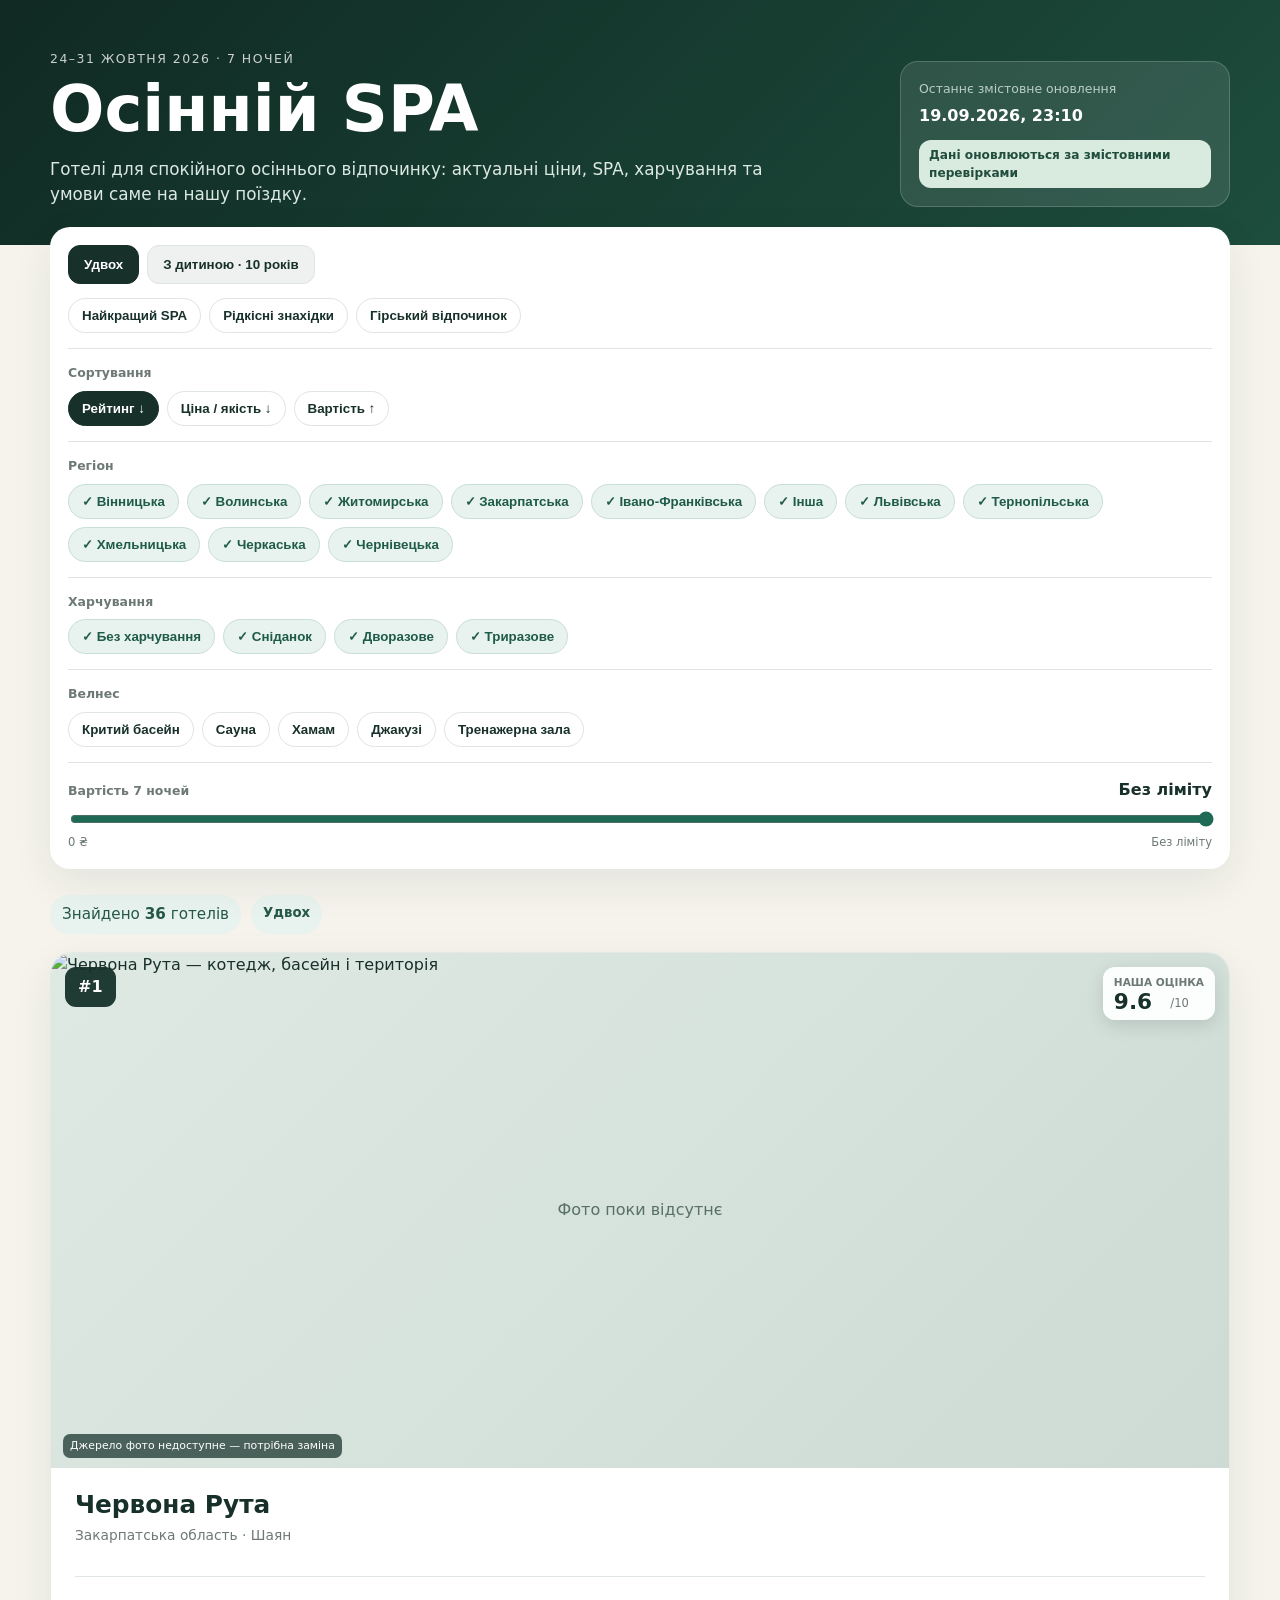
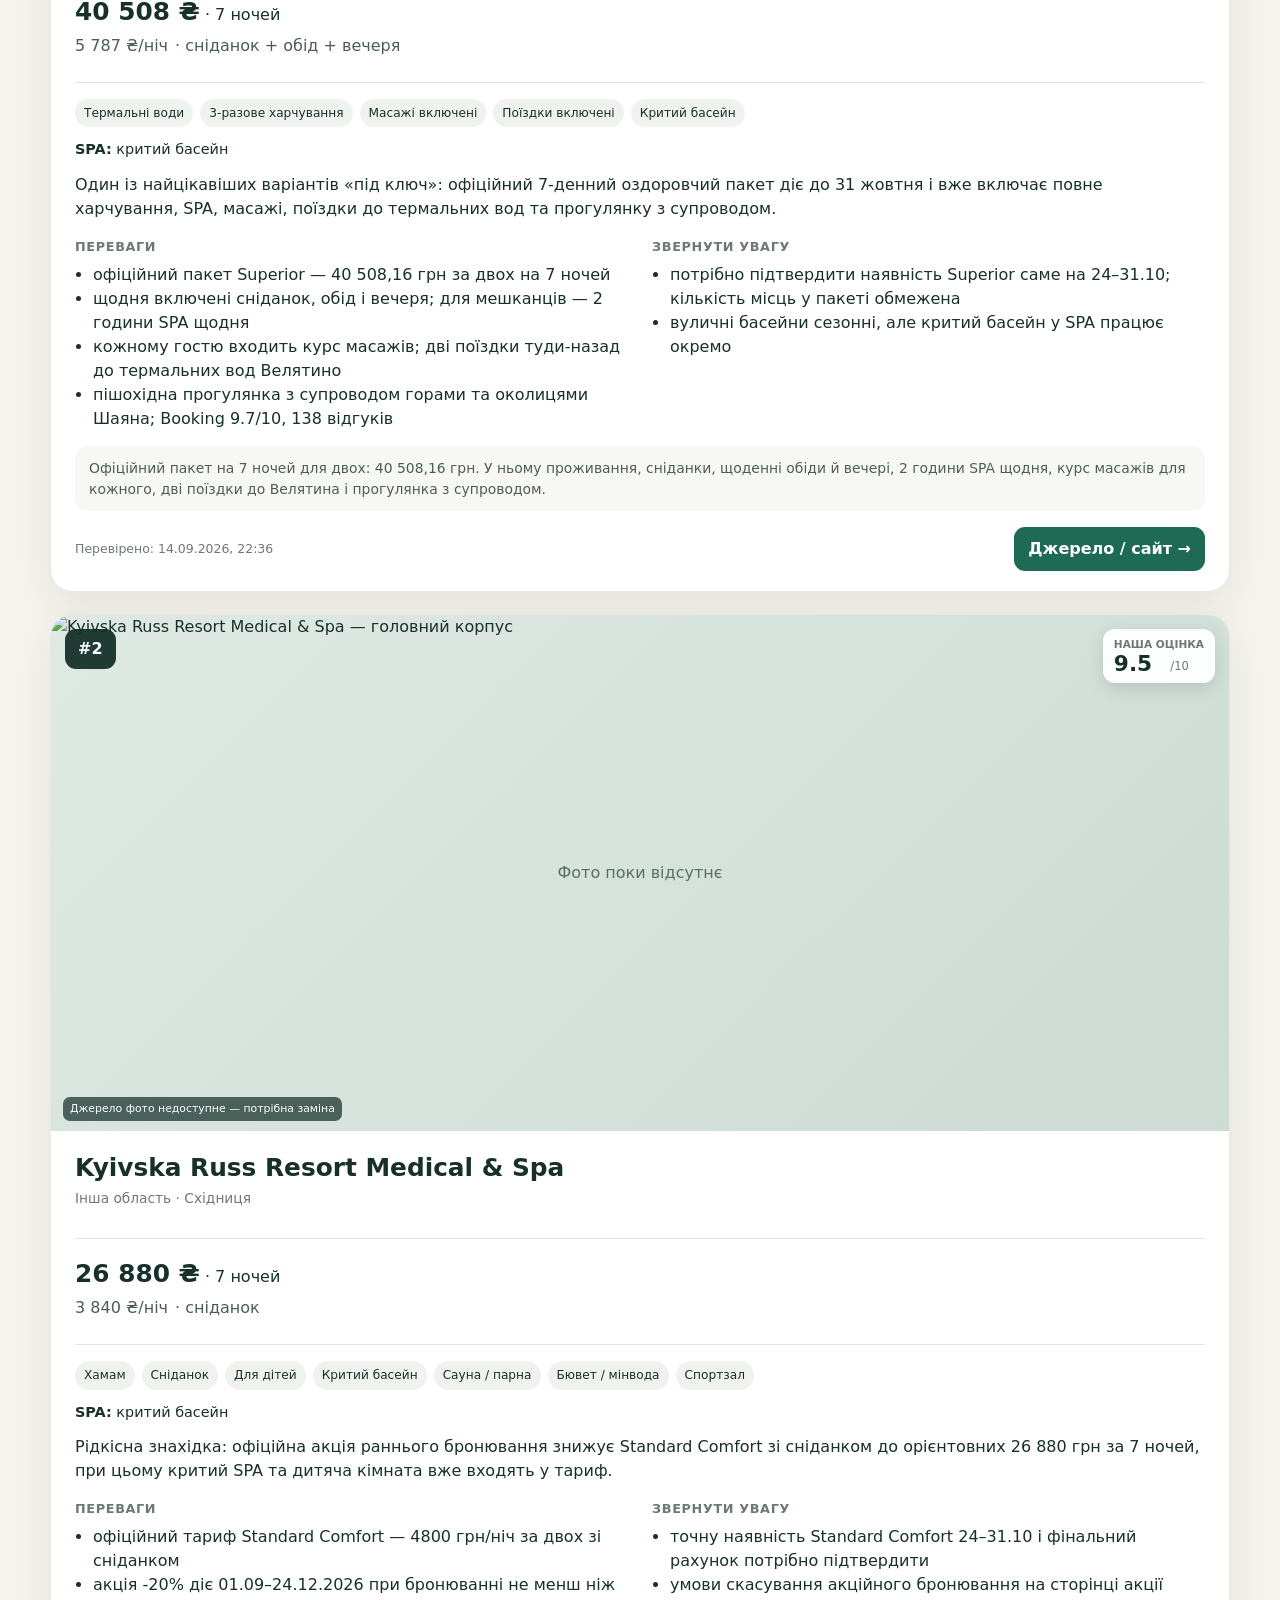
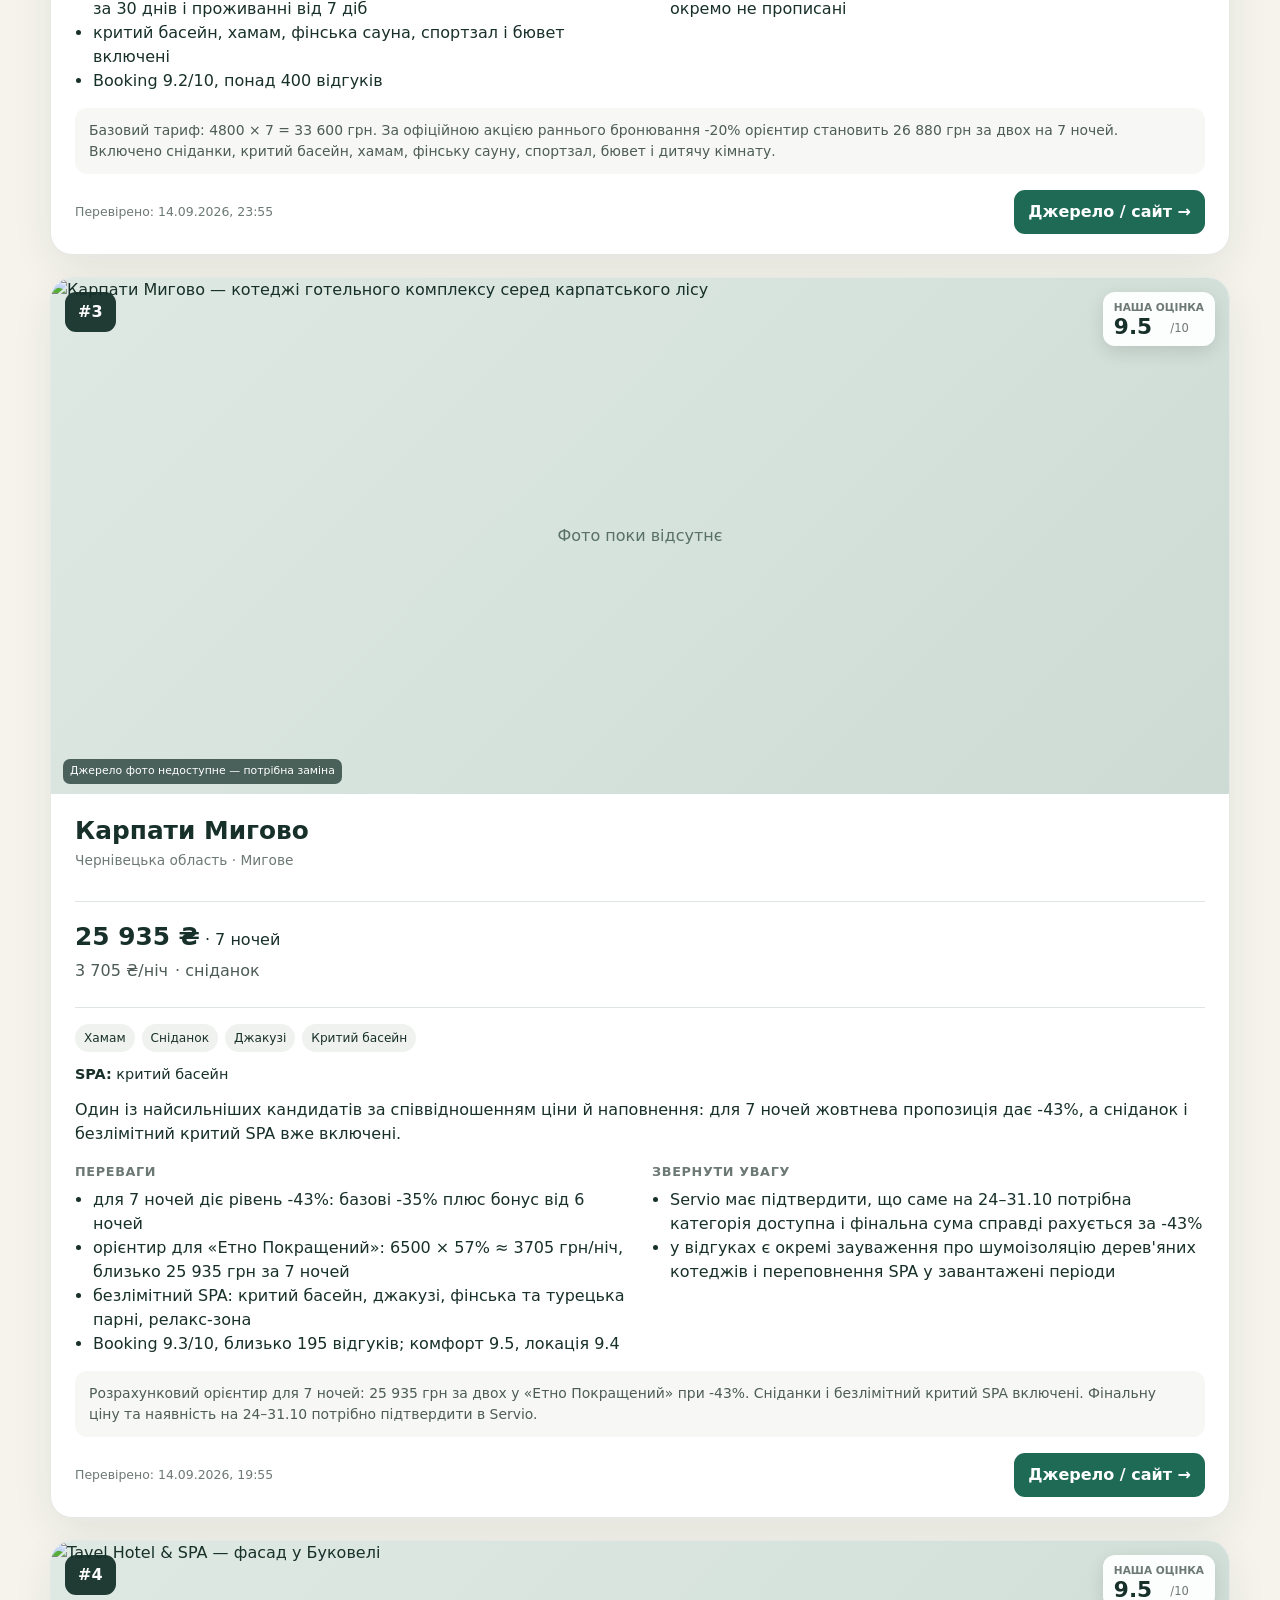
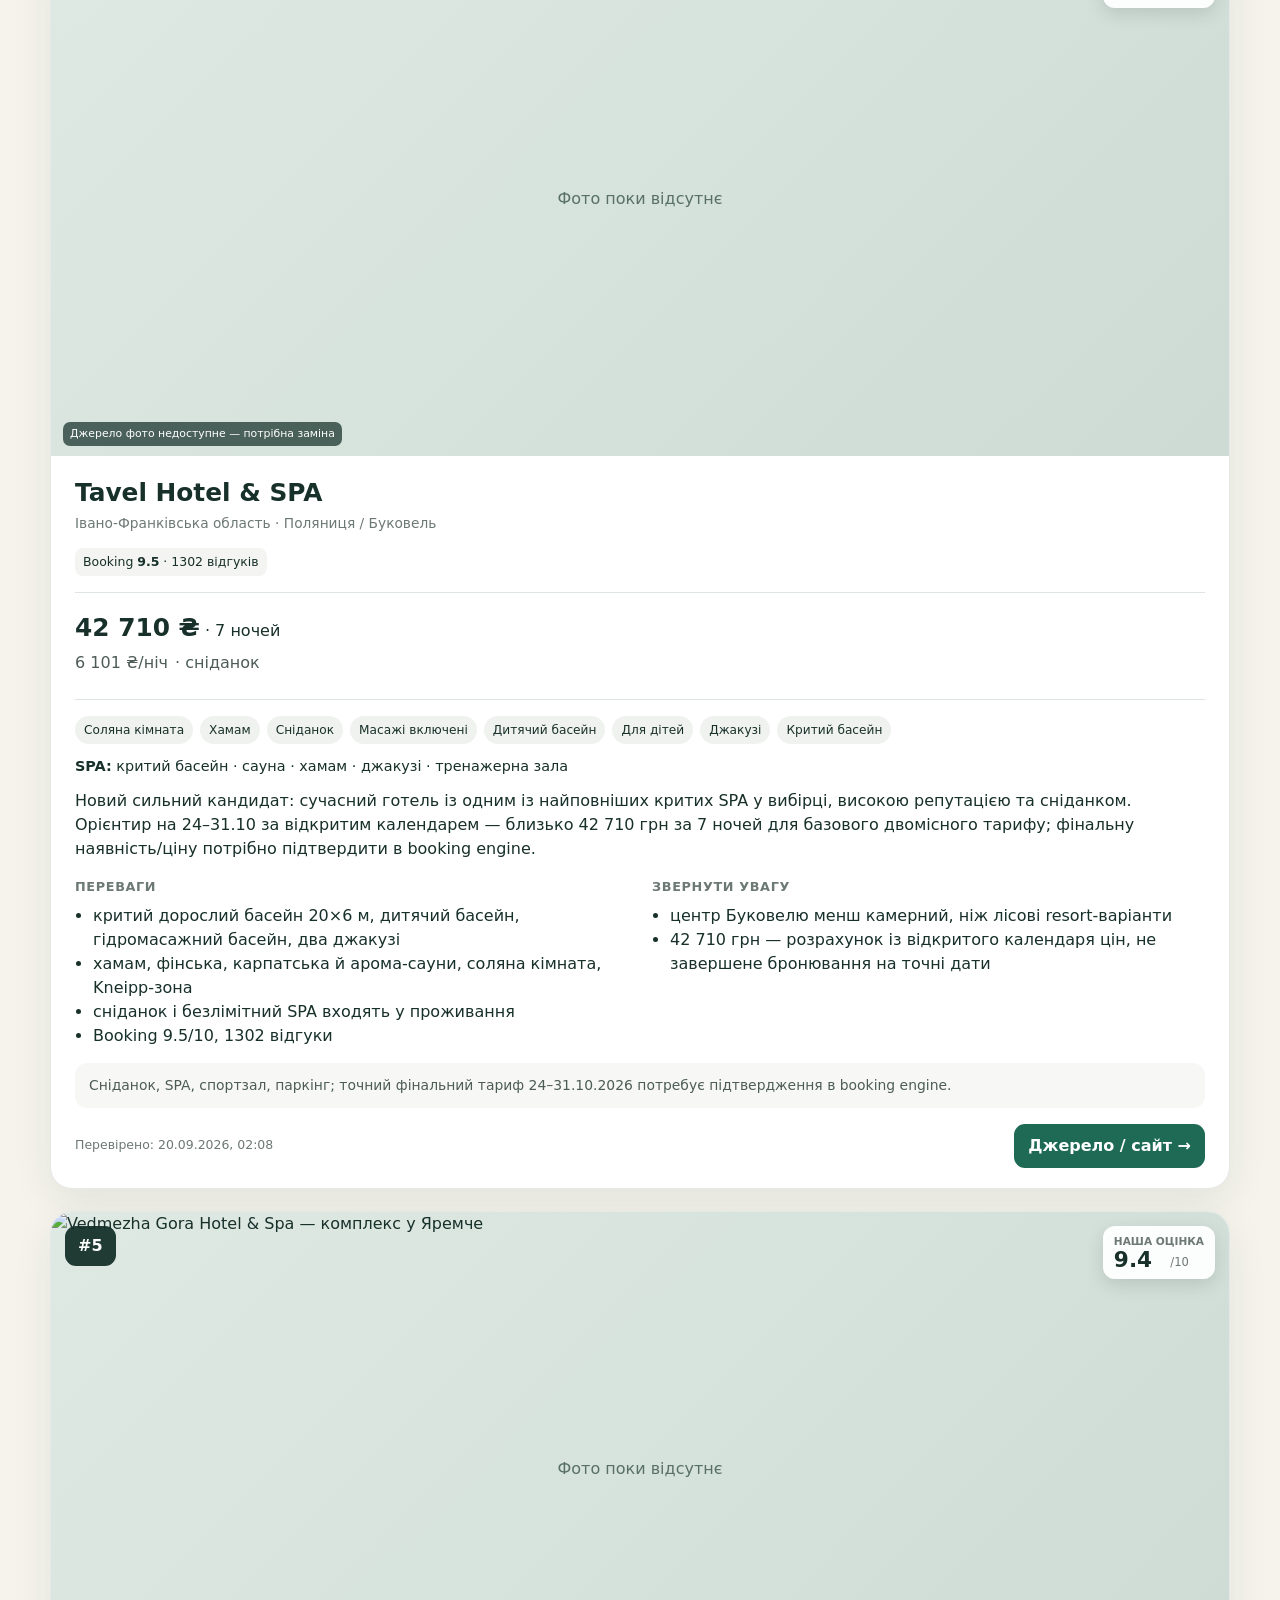
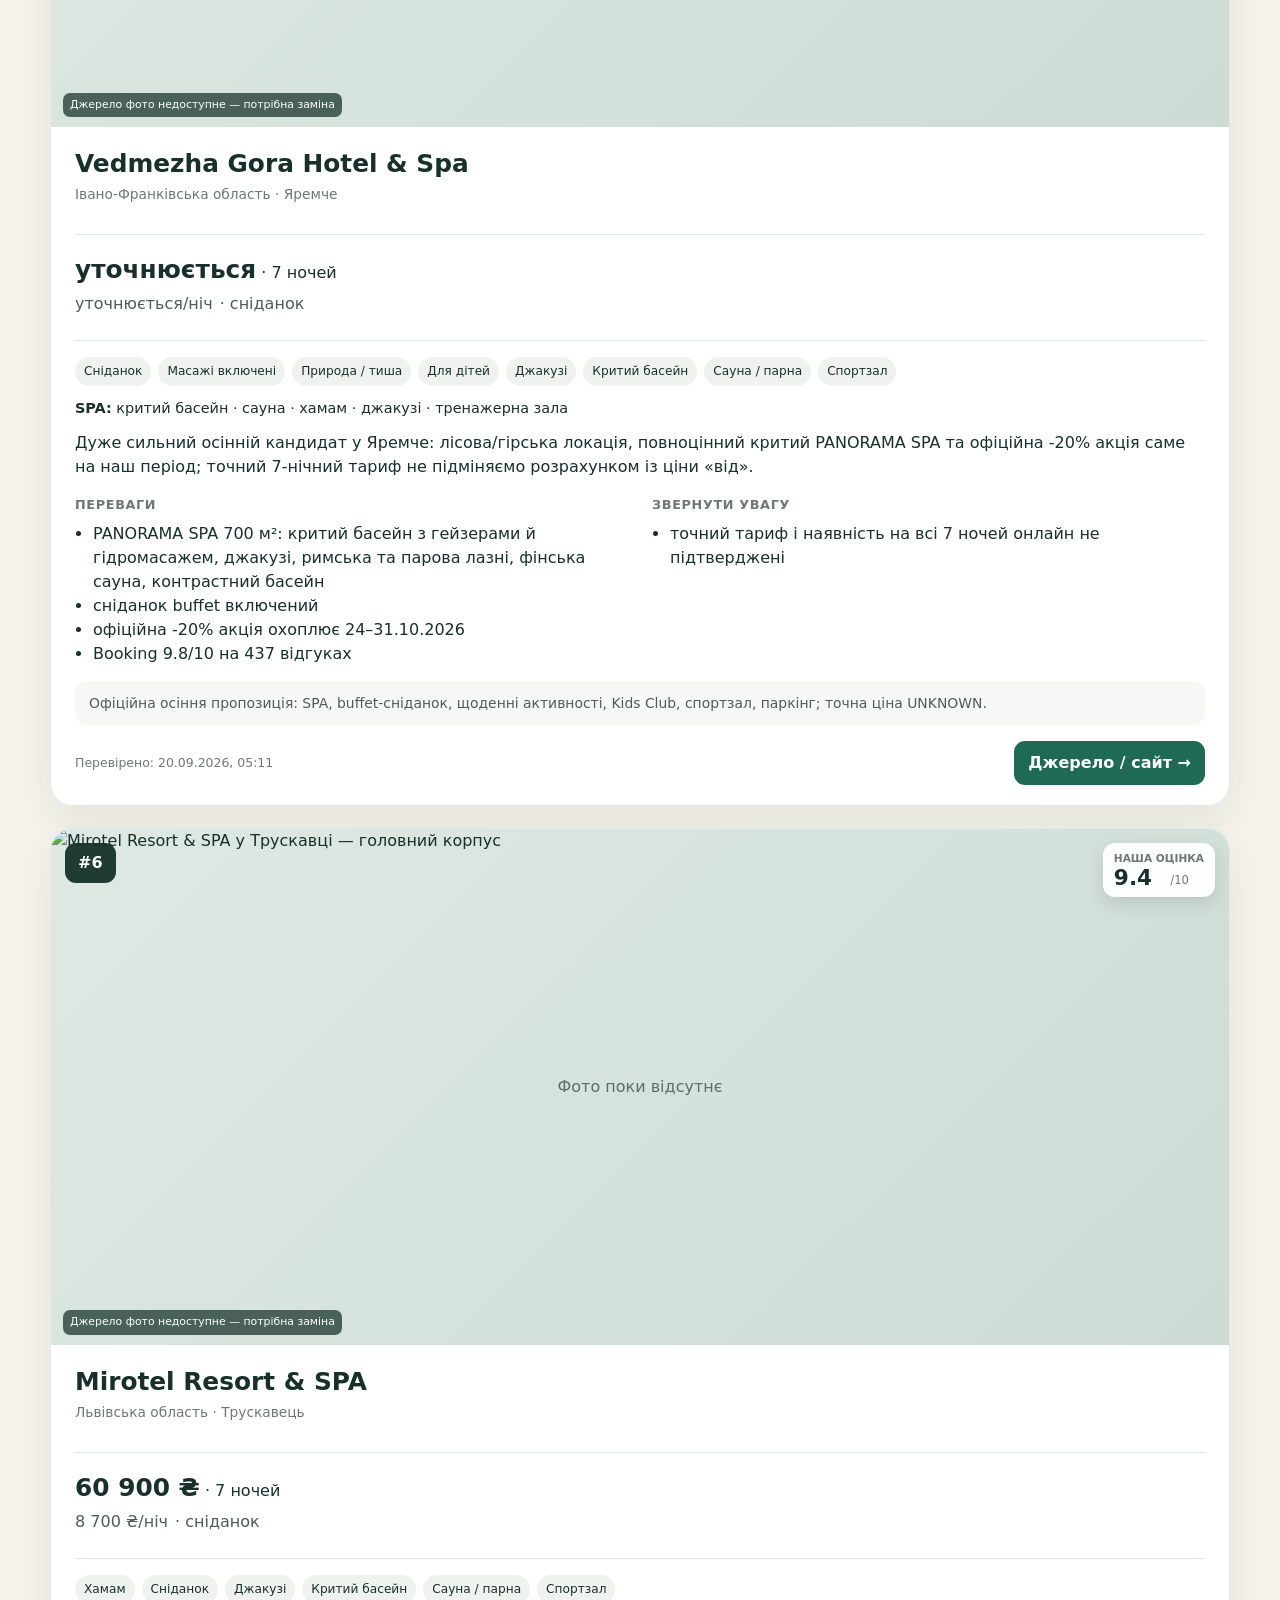
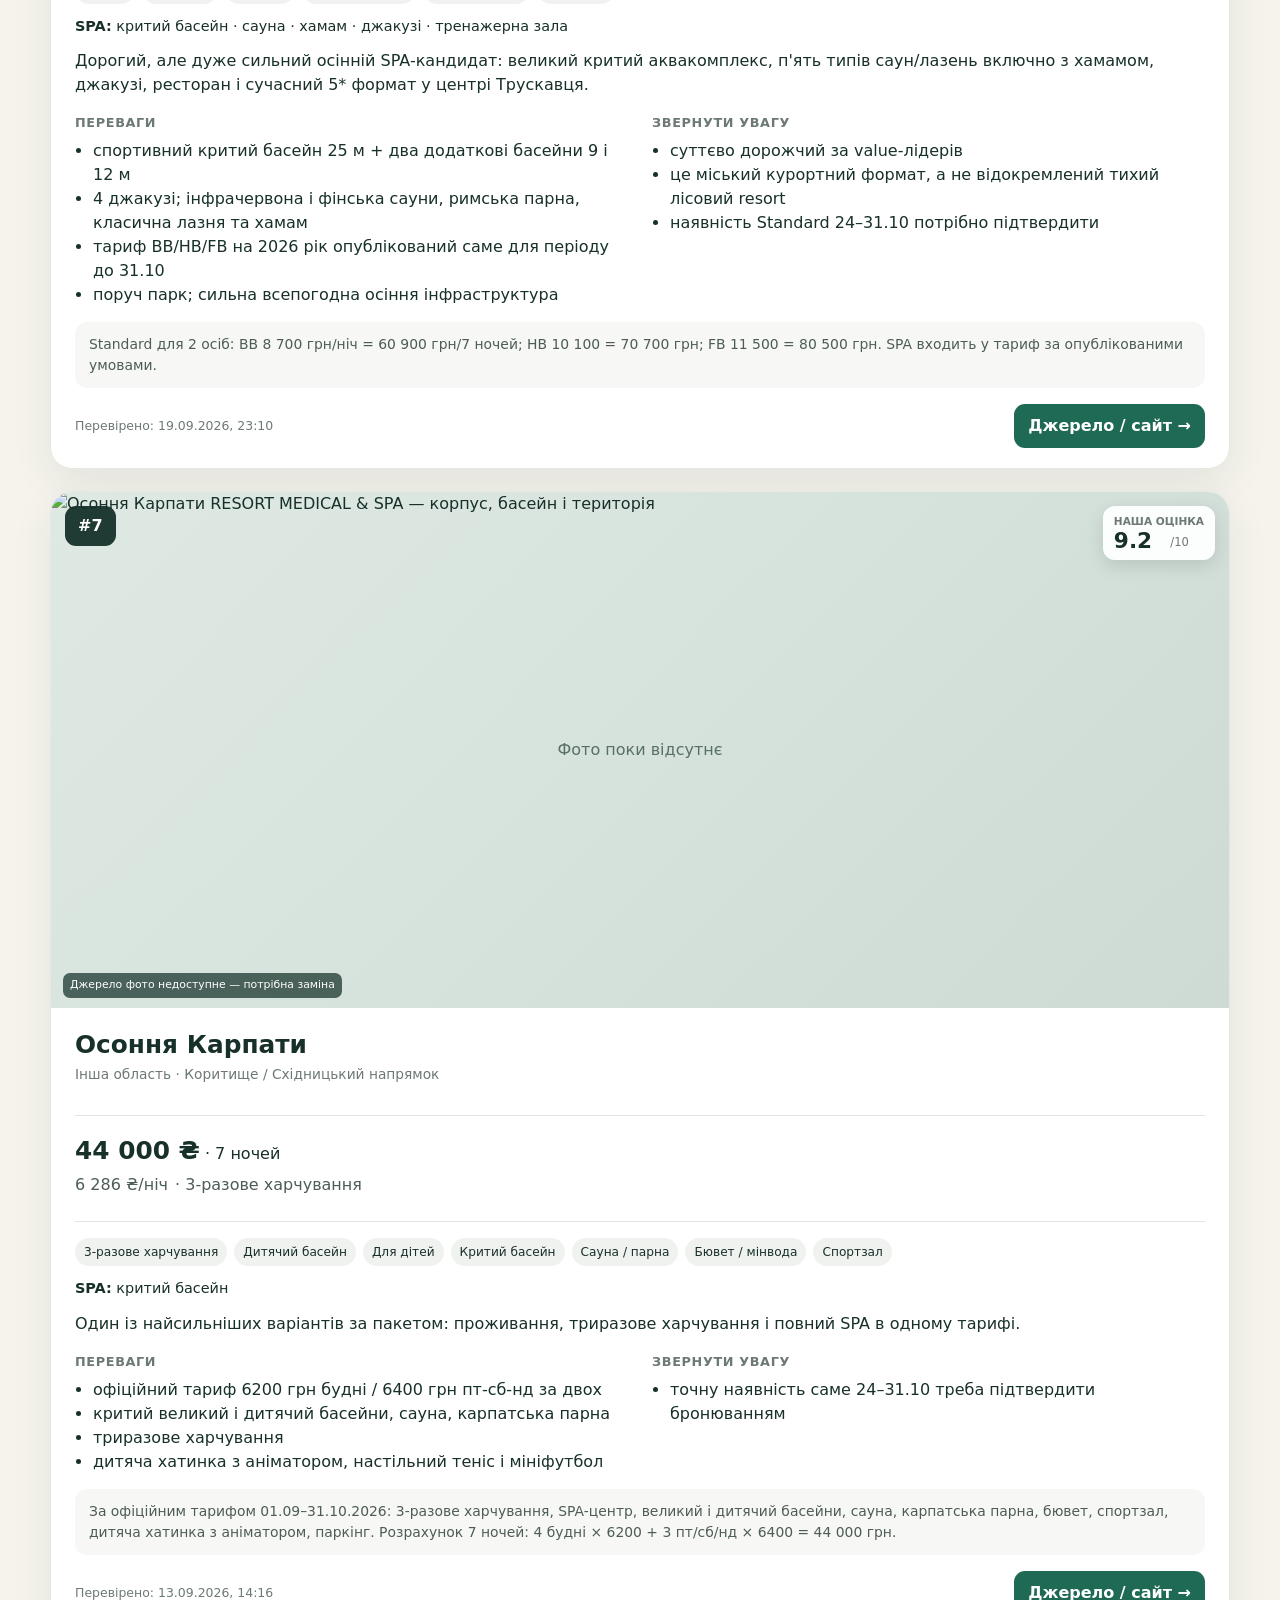
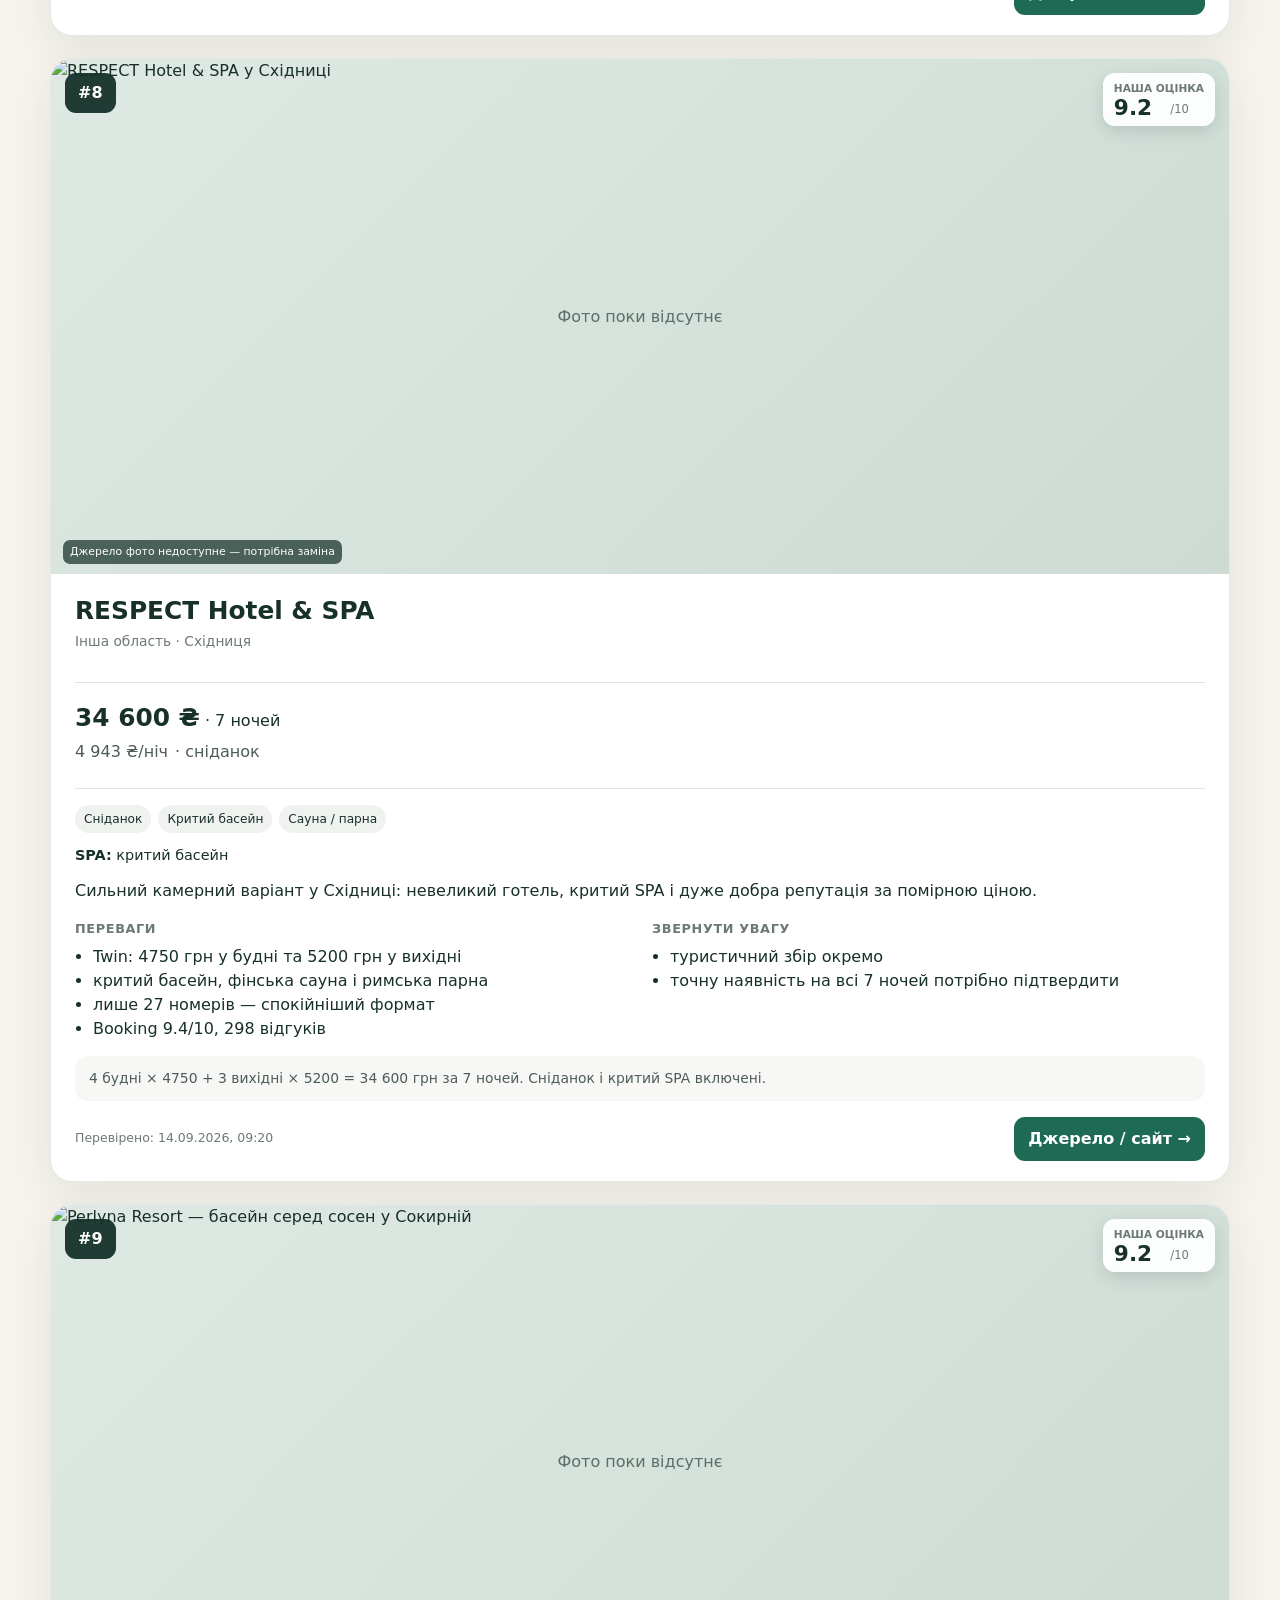
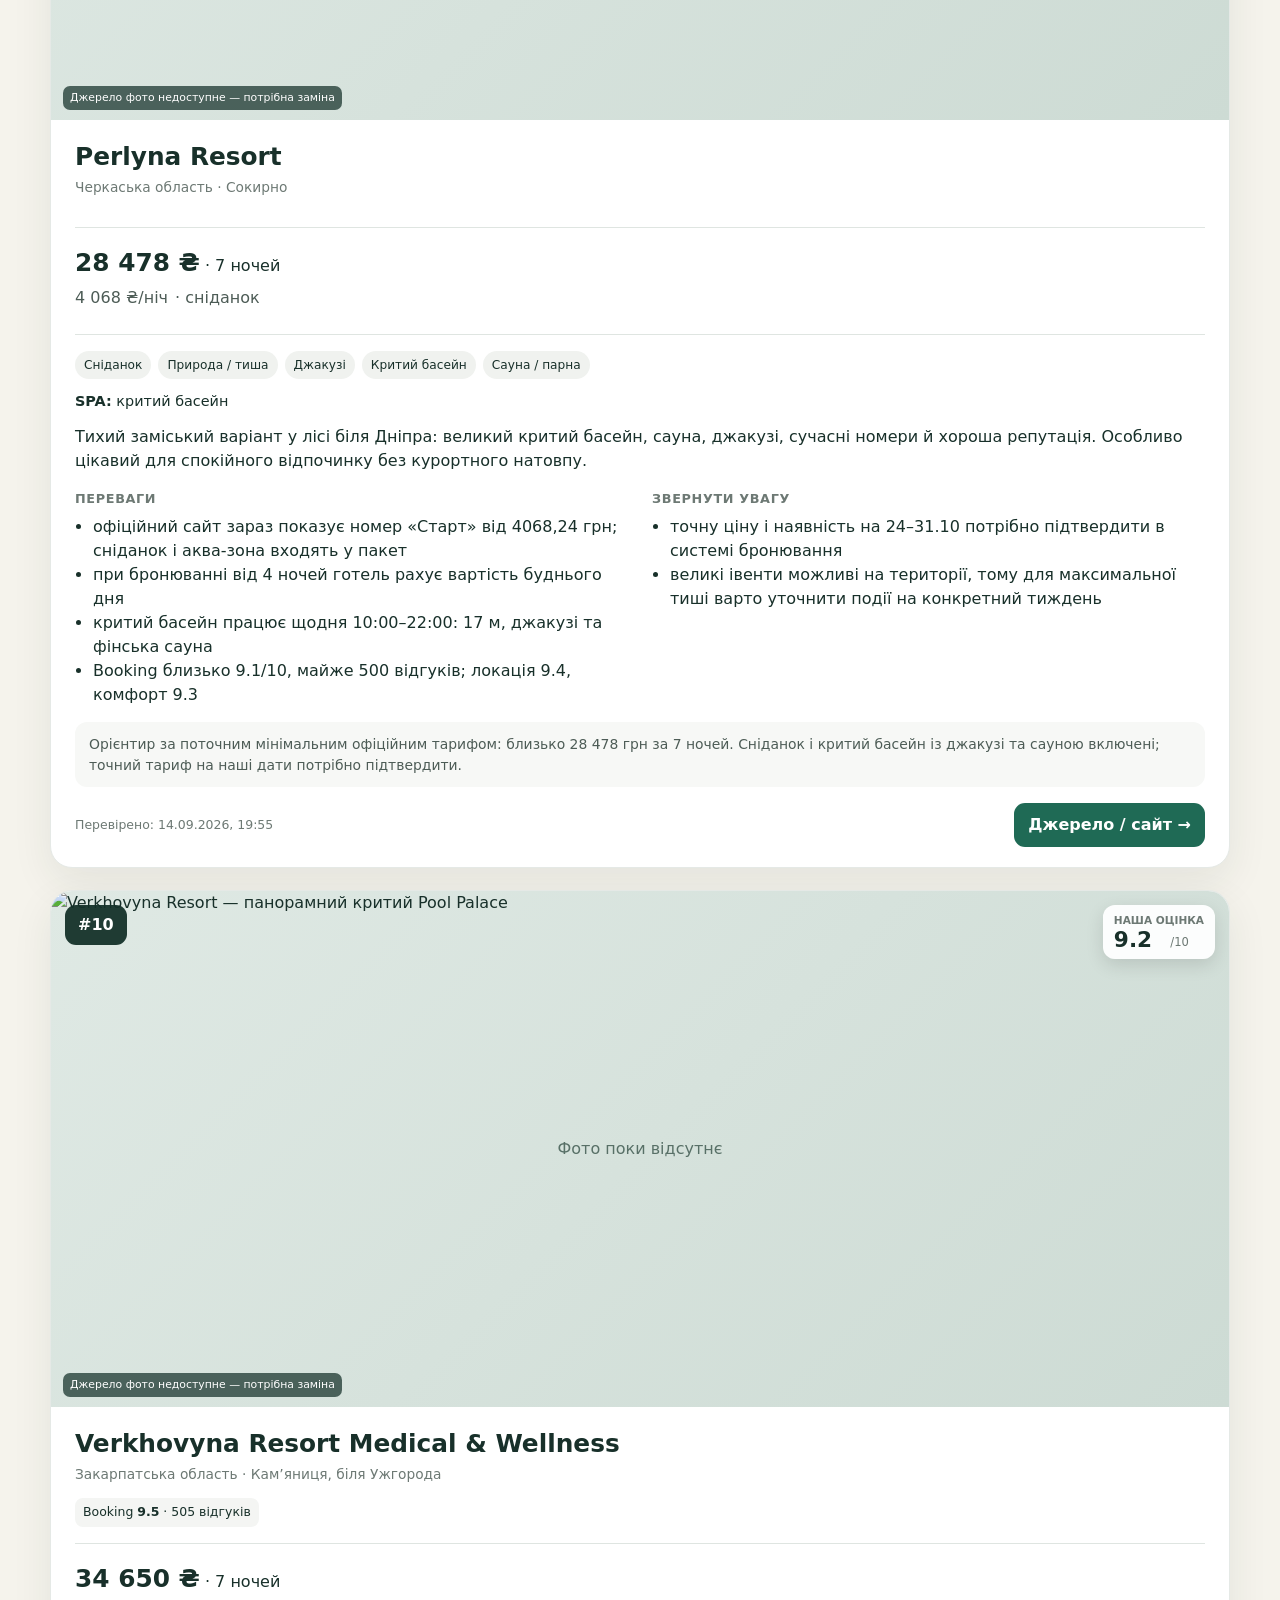
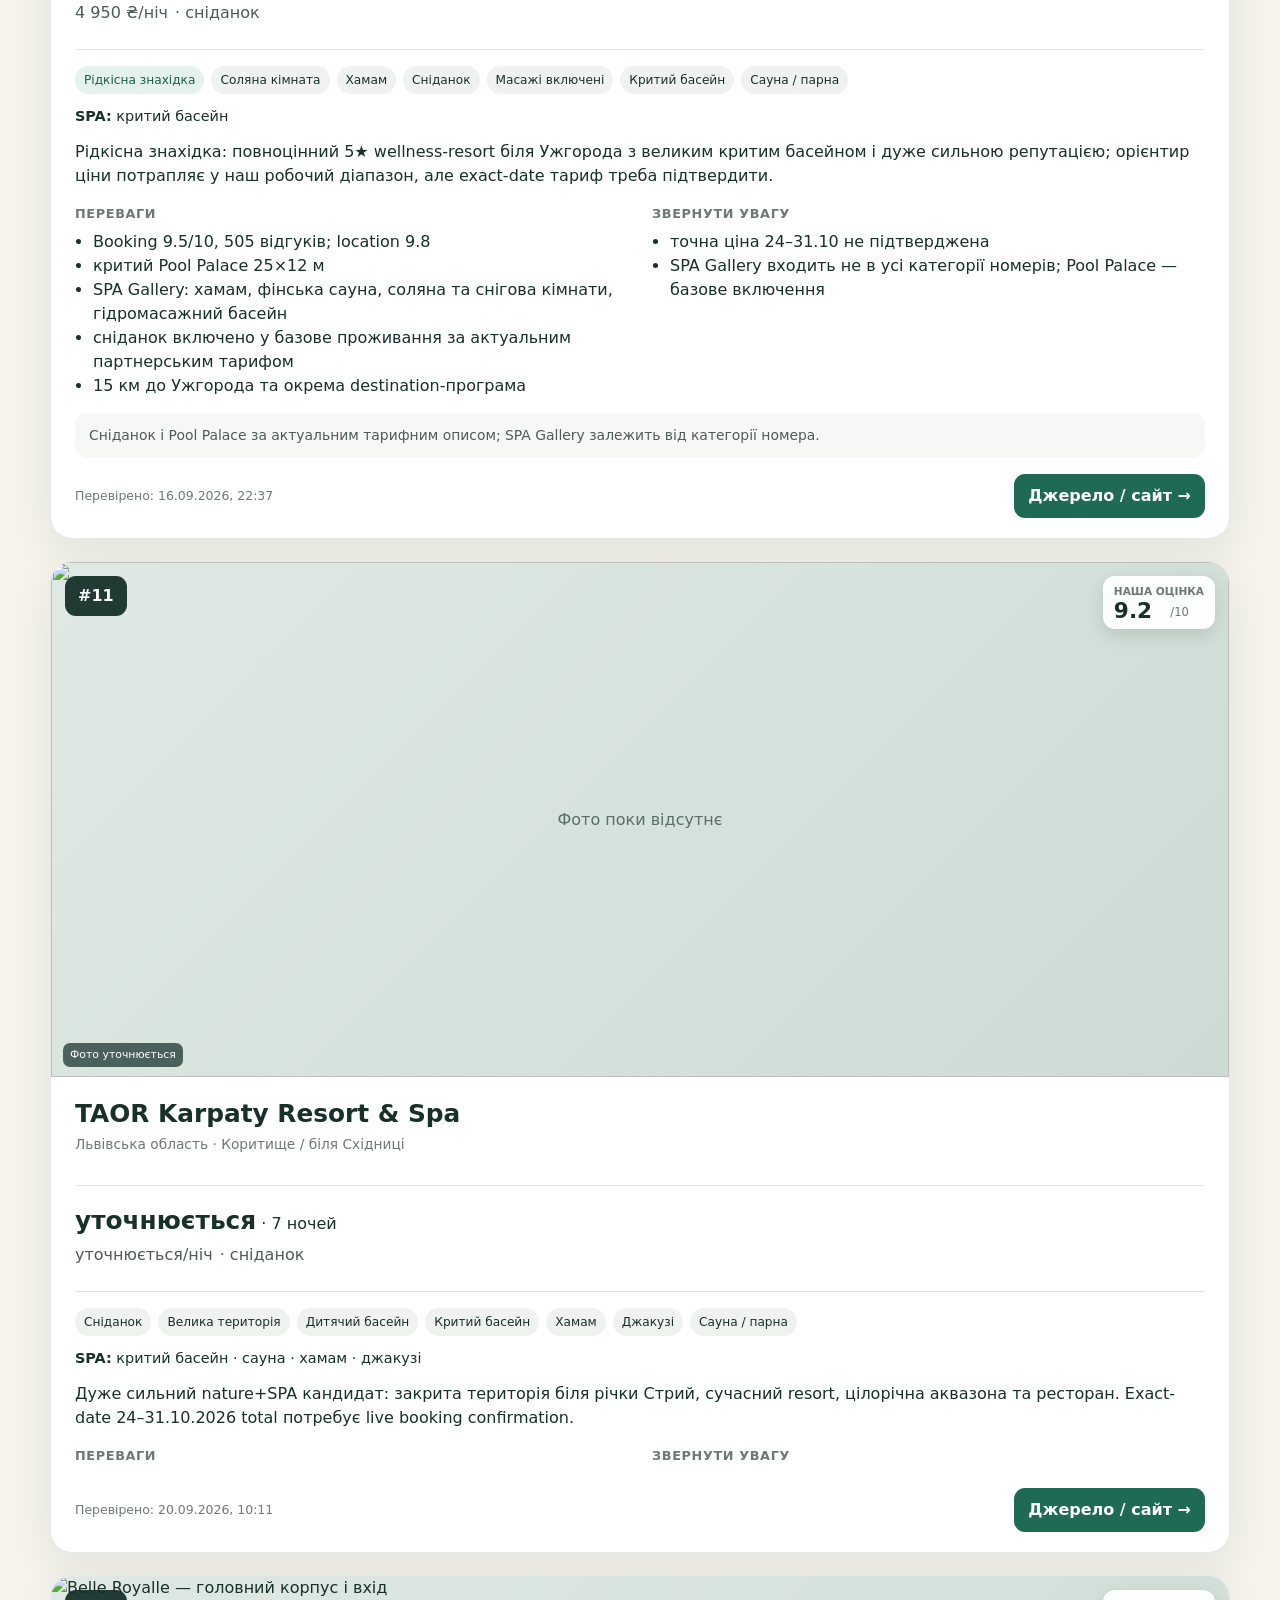
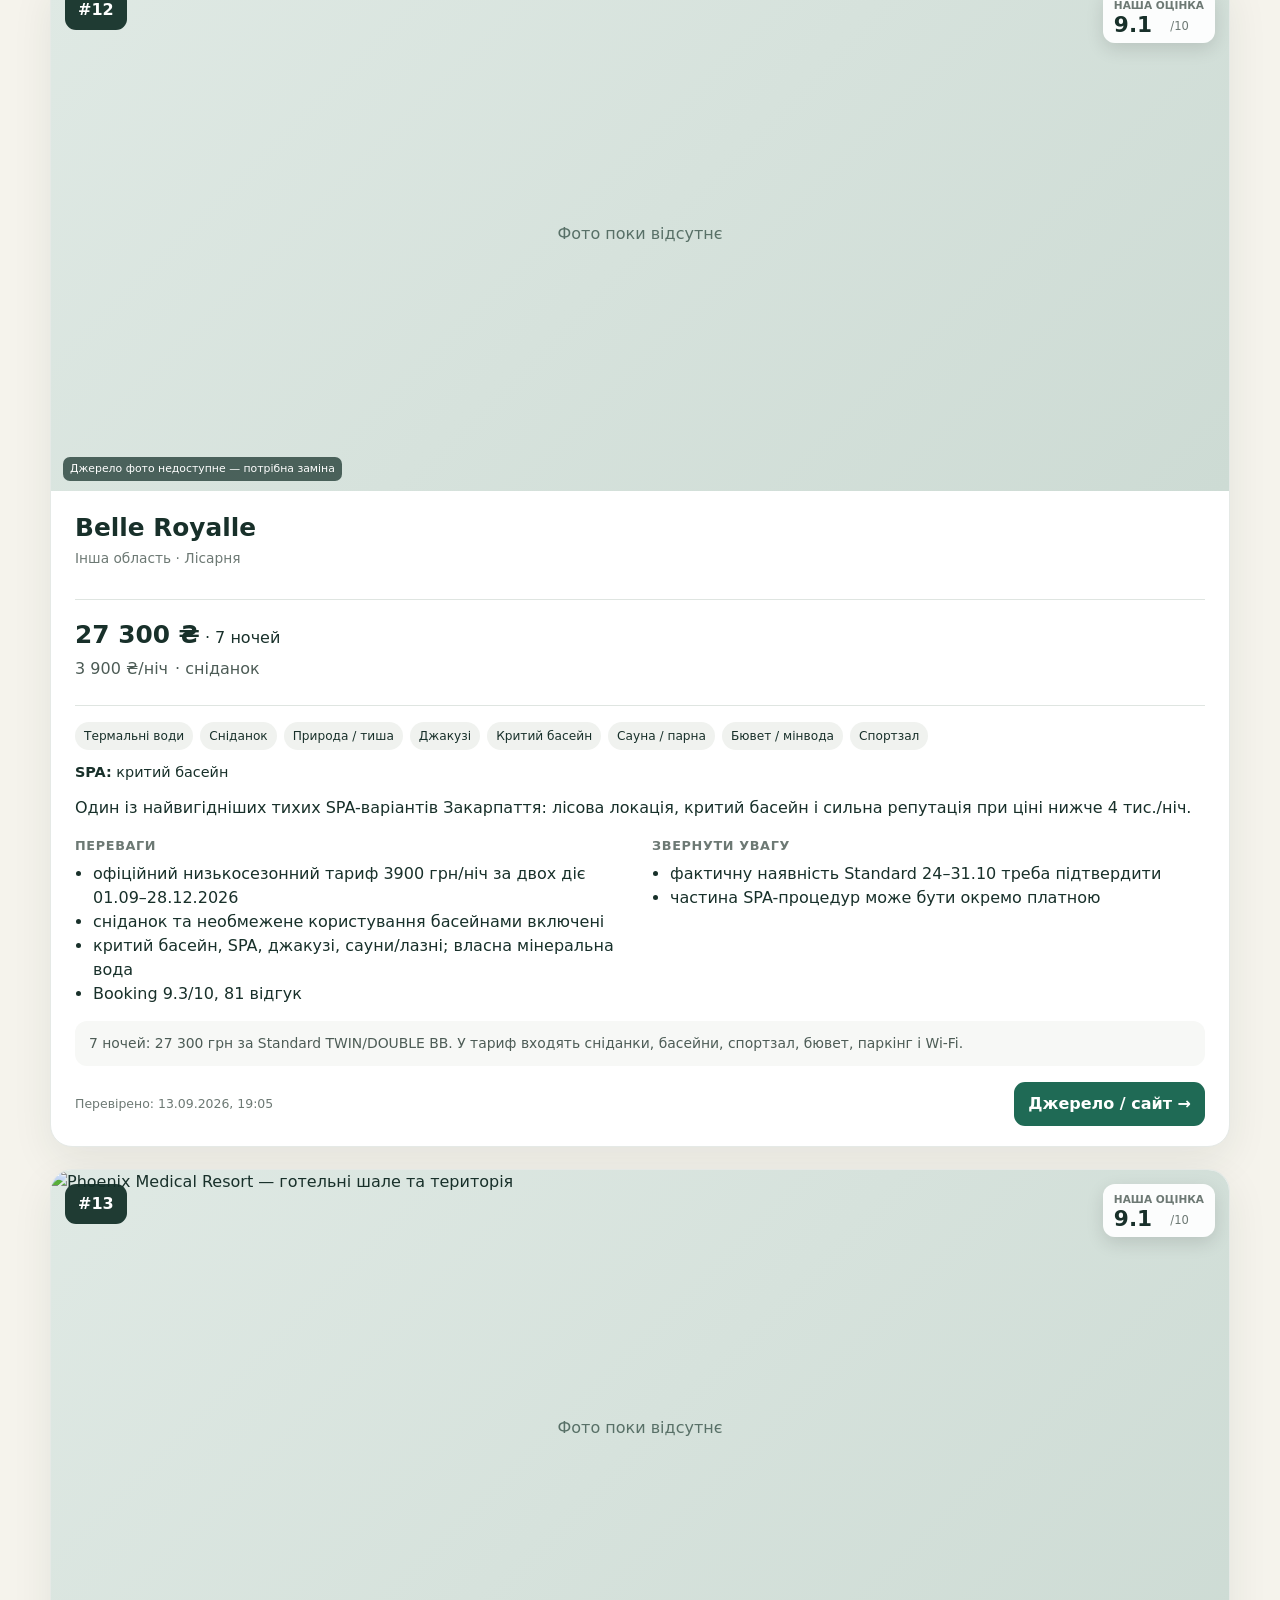
==== index.html @ 0101f30c "Deploy canonical TAOR runtime integration" ====
<!doctype html>
<html lang="uk"><head><meta charset="utf-8"><meta name="viewport" content="width=device-width,initial-scale=1"><meta name="theme-color" content="#132a24"><meta name="description" content="Осінній SPA: готелі України на 24–31 жовтня 2026"><title>Осінній SPA · 24–31 жовтня</title><link rel="stylesheet" href="styles.css?v=20260917-ux1"></head><body>
<header class="hero"><div class="wrap hero-inner"><div><p class="eyebrow">24–31 жовтня 2026 · 7 ночей</p><h1>Осінній SPA</h1><p class="lead">Готелі для спокійного осіннього відпочинку: актуальні ціни, SPA, харчування та умови саме на нашу поїздку.</p></div><div class="meta-card"><span class="meta-label">Останнє змістовне оновлення</span><strong id="updatedAt">—</strong><span id="auditState" class="status">Завантаження даних…</span></div></div></header>
<main class="wrap">
<section class="toolbar" aria-label="Параметри поїздки">
<div class="segmented" role="tablist" aria-label="Склад подорожі"><button class="seg active" data-scenario="couple">Удвох</button><button class="seg" data-scenario="family">З дитиною · 10 років</button></div>
<div class="quick-row" aria-label="Швидкий вибір"><button class="quick-btn" data-collection="bestSpa">Найкращий SPA</button><button class="quick-btn" data-collection="rareFind">Рідкісні знахідки</button><button class="quick-btn" data-collection="mountain">Гірський відпочинок</button><button class="quick-btn child-only" data-collection="forKids" hidden>Для дітей</button></div></div>
<div class="filter-block"><span class="filter-title">Сортування</span><div class="quick-row"><button class="sort-btn active" data-sort="rating">Рейтинг ↓</button><button class="sort-btn" data-sort="value">Ціна / якість ↓</button><button class="sort-btn" data-sort="price">Вартість ↑</button></div></div>
<div class="filter-block"><span class="filter-title">Регіон</span><div id="regionButtons" class="quick-row region-buttons"></div></div>
<div class="filter-block"><span class="filter-title">Харчування</span><div id="mealButtons" class="quick-row"><button class="toggle-btn active" data-meal="none">✓ Без харчування</button><button class="toggle-btn active" data-meal="breakfast">✓ Сніданок</button><button class="toggle-btn active" data-meal="halfboard">✓ Дворазове</button><button class="toggle-btn active" data-meal="fullboard">✓ Триразове</button></div></div>
<div class="filter-block"><span class="filter-title">Велнес</span><div class="quick-row"><button class="wellness-btn" data-wellness="pool">Критий басейн</button><button class="wellness-btn" data-wellness="sauna">Сауна</button><button class="wellness-btn" data-wellness="hammam">Хамам</button><button class="wellness-btn" data-wellness="jacuzzi">Джакузі</button><button class="wellness-btn" data-wellness="gym">Тренажерна зала</button></div></div>
<div class="filter-block price-filter"><label for="priceFilter"><span class="filter-title">Вартість 7 ночей</span><strong id="priceLimitLabel">Без ліміту</strong></label><input id="priceFilter" type="range" min="0" max="100000" step="1000" value="100000"><div class="range-ends"><span>0 ₴</span><span>Без ліміту</span></div></div>
</section>
<section class="summary" id="summary"></section><section class="grid" id="hotelGrid" aria-live="polite"></section>
</main>
<template id="hotelCardTemplate"><article class="hotel-card"><div class="hotel-media"><img class="hotel-photo" alt="" loading="lazy"><div class="photo-fallback">Фото поки відсутнє</div><div class="rank-badge"></div><div class="score-box"><span>Наша оцінка</span><strong class="score"></strong><small>/10</small></div><span class="photo-source"></span></div><div class="card-body"><div class="card-head"><div><h2 class="hotel-name"></h2><p class="location"></p><div class="map-row"></div></div></div><div class="reputation"></div><div class="price-main"><div><strong class="week-price"></strong><span> · 7 ночей</span></div><div class="price-sub"><span class="night-price"></span><span class="meal-main"></span><span class="value-badge" hidden>Ціна / якість</span></div><div class="tariff-alternatives"></div></div><div class="chips"></div><div class="spa-line"></div><div class="child-info" hidden></div><p class="verdict"></p><div class="columns"><div><h3>Переваги</h3><ul class="pros"></ul></div><div><h3>Звернути увагу</h3><ul class="cons"></ul></div></div><div class="details"></div><div class="card-foot"><span class="checked"></span><a class="hotel-link" target="_blank" rel="noopener noreferrer">Джерело / сайт →</a></div></div></article></template>
<footer class="wrap footer"><p>Наша оцінка — комплексна оцінка саме для цієї поїздки. Незалежні рейтинги, ціна, SPA, харчування та умови перевіряються за доступними джерелами; невідоме не прирівнюється до «немає».</p></footer><script type="module" src="app-entry.js?v=20260920-taor-runtime"></script></body></html>
---- styles.css ----
:root{--bg:#f5f3ec;--card:#fff;--ink:#18302a;--muted:#6d7974;--line:#dfe5e1;--accent:#1f6a55;--accent-soft:#e8f2ee;--shadow:0 14px 40px rgba(25,49,42,.08)}*{box-sizing:border-box;min-width:0}html{scroll-behavior:smooth}body{margin:0;background:var(--bg);color:var(--ink);font-family:Inter,ui-sans-serif,system-ui,-apple-system,BlinkMacSystemFont,"Segoe UI",sans-serif;line-height:1.5}.wrap{width:min(1180px,calc(100% - 28px));margin:auto}.hero{background:linear-gradient(135deg,#102a23,#1d4d3d);color:#fff;padding:50px 0 38px}.hero-inner{display:grid;grid-template-columns:1fr minmax(240px,330px);gap:28px;align-items:end}.eyebrow{margin:0 0 8px;text-transform:uppercase;letter-spacing:.12em;font-size:.78rem;opacity:.78}.hero h1{font-size:clamp(2rem,5vw,4rem);line-height:1;margin:0 0 16px}.lead{max-width:760px;margin:0;color:#dbe8e3;font-size:1.05rem}.meta-card{background:rgba(255,255,255,.1);border:1px solid rgba(255,255,255,.18);border-radius:18px;padding:18px;display:grid;gap:5px}.meta-label,.caption{font-size:.78rem;color:var(--muted)}.hero .meta-label{color:#b9cec6}.status{margin-top:7px;padding:6px 10px;border-radius:12px;background:#d9eadf;color:#204d3e;font-size:.76rem;font-weight:700}.toolbar{margin:-18px 0 26px;background:#fff;border-radius:20px;padding:18px;box-shadow:var(--shadow);position:relative;z-index:2}.segmented,.quick-row{display:flex;gap:8px;flex-wrap:wrap}.segmented{margin-bottom:14px}.seg,.quick-btn,.sort-btn,.toggle-btn,.wellness-btn{border:1px solid var(--line);border-radius:999px;background:#fff;color:var(--ink);padding:9px 13px;font-weight:750;cursor:pointer}.seg{border-radius:12px;background:#eef1ef;padding:11px 15px}.seg.active,.quick-btn.active,.sort-btn.active,.wellness-btn.active{background:var(--ink);color:#fff;border-color:var(--ink)}.toggle-btn.active{background:var(--accent-soft);color:#1f5b49;border-color:#c9dfd5}.filter-block{padding-top:15px;margin-top:15px;border-top:1px solid var(--line)}.filter-title{display:block;font-size:.78rem;font-weight:800;color:var(--muted);margin-bottom:8px}.price-filter label{display:flex;justify-content:space-between;gap:15px;align-items:baseline}.price-filter input{width:100%;accent-color:var(--accent)}.range-ends{display:flex;justify-content:space-between;color:var(--muted);font-size:.72rem}.summary{display:flex;gap:10px;flex-wrap:wrap;margin-bottom:18px}.summary-pill{background:var(--accent-soft);border-radius:999px;padding:8px 12px;font-size:.83rem;color:#255848}.result-count{font-size:.95rem}.grid{display:grid;gap:22px}.hotel-card{background:#fff;border:1px solid #e5e9e6;border-radius:22px;box-shadow:var(--shadow);overflow:hidden}.hotel-media{position:relative;aspect-ratio:16/7;background:linear-gradient(135deg,#dfe9e4,#cddbd4);overflow:hidden}.hotel-photo{width:100%;height:100%;display:block;object-fit:cover}.photo-fallback{position:absolute;inset:0;display:flex;align-items:center;justify-content:center;color:#587067}.hotel-media.has-photo .photo-fallback{display:none}.rank-badge{position:absolute;top:14px;left:14px;background:rgba(20,48,41,.94);color:#fff;font-weight:800;padding:8px 13px;border-radius:11px}.score-box{position:absolute;right:14px;top:14px;display:grid;grid-template-columns:auto auto;align-items:end;gap:0 3px;background:rgba(255,255,255,.94);padding:8px 11px;border-radius:12px;box-shadow:0 6px 18px rgba(0,0,0,.12)}.score-box span{grid-column:1/-1;font-size:.66rem;color:var(--muted);font-weight:700;text-transform:uppercase}.score-box strong{font-size:1.35rem;line-height:1}.score-box small{font-size:.72rem;color:var(--muted)}.photo-source{position:absolute;left:12px;bottom:10px;background:rgba(20,48,41,.72);color:#fff;padding:4px 7px;border-radius:7px;font-size:.68rem}.card-body{padding:22px 24px 20px}.hotel-name{margin:0;font-size:1.55rem;line-height:1.2}.location{margin:5px 0 0;color:var(--muted);font-size:.86rem}.map-row{margin-top:5px}.map-row a{color:var(--accent);font-weight:750;text-decoration:none}.reputation{display:flex;gap:8px;flex-wrap:wrap;margin:14px 0 0}.reputation span{font-size:.78rem;padding:5px 8px;background:#f4f5f3;border-radius:8px}.price-main{margin:16px 0;padding:16px 0;border-top:1px solid var(--line);border-bottom:1px solid var(--line)}.price-main>.price-main{} .week-price{font-size:1.55rem}.price-sub{display:flex;align-items:center;gap:7px;flex-wrap:wrap;margin-top:4px;color:#4d5c56}.value-badge{padding:4px 8px;border-radius:999px;background:#e4f2ec;color:#1b5f49;font-size:.75rem;font-weight:800}.tariff-alternatives{font-size:.82rem;color:var(--muted);margin-top:8px}.chips{display:flex;gap:7px;flex-wrap:wrap;margin:10px 0}.chip{padding:5px 9px;border-radius:999px;background:#f0f2ef;font-size:.76rem}.chip.good{background:#e4f2ec;color:#1b5f49}.spa-line{margin:12px 0;font-size:.9rem}.verdict{font-size:1rem;margin:12px 0 16px}.columns{display:grid;grid-template-columns:1fr 1fr;gap:24px}.columns h3{font-size:.8rem;text-transform:uppercase;letter-spacing:.05em;margin:0 0 7px;color:var(--muted)}ul{margin:0;padding-left:18px}.details{margin-top:15px;padding:12px 14px;border-radius:12px;background:#f7f8f6;color:#4d5c56;font-size:.87rem}.details:empty{display:none}.card-foot{display:flex;justify-content:space-between;align-items:center;gap:15px;margin-top:16px}.checked{font-size:.78rem;color:var(--muted)}.hotel-link{display:inline-flex;color:#fff;background:var(--accent);font-weight:800;text-decoration:none;border-radius:11px;padding:10px 14px}.footer{padding:32px 0 50px;color:var(--muted);font-size:.8rem}.empty{padding:34px;background:#fff;border-radius:18px;text-align:center;color:var(--muted)}[hidden]{display:none!important}@media(max-width:720px){.wrap{width:min(100% - 20px,1180px)}.hero{padding:34px 0 44px}.hero-inner{grid-template-columns:1fr}.toolbar{margin-top:-12px;padding:14px}.segmented{display:grid;grid-template-columns:1fr 1fr}.seg{font-size:.85rem}.hotel-media{aspect-ratio:16/9}.card-body{padding:18px 16px}.hotel-name{font-size:1.3rem}.columns{grid-template-columns:1fr;gap:15px}.card-foot{align-items:stretch;flex-direction:column}.hotel-link{justify-content:center}.quick-row{gap:6px}.quick-btn,.sort-btn,.toggle-btn,.wellness-btn{font-size:.78rem;padding:8px 10px}.week-price{font-size:1.35rem}}
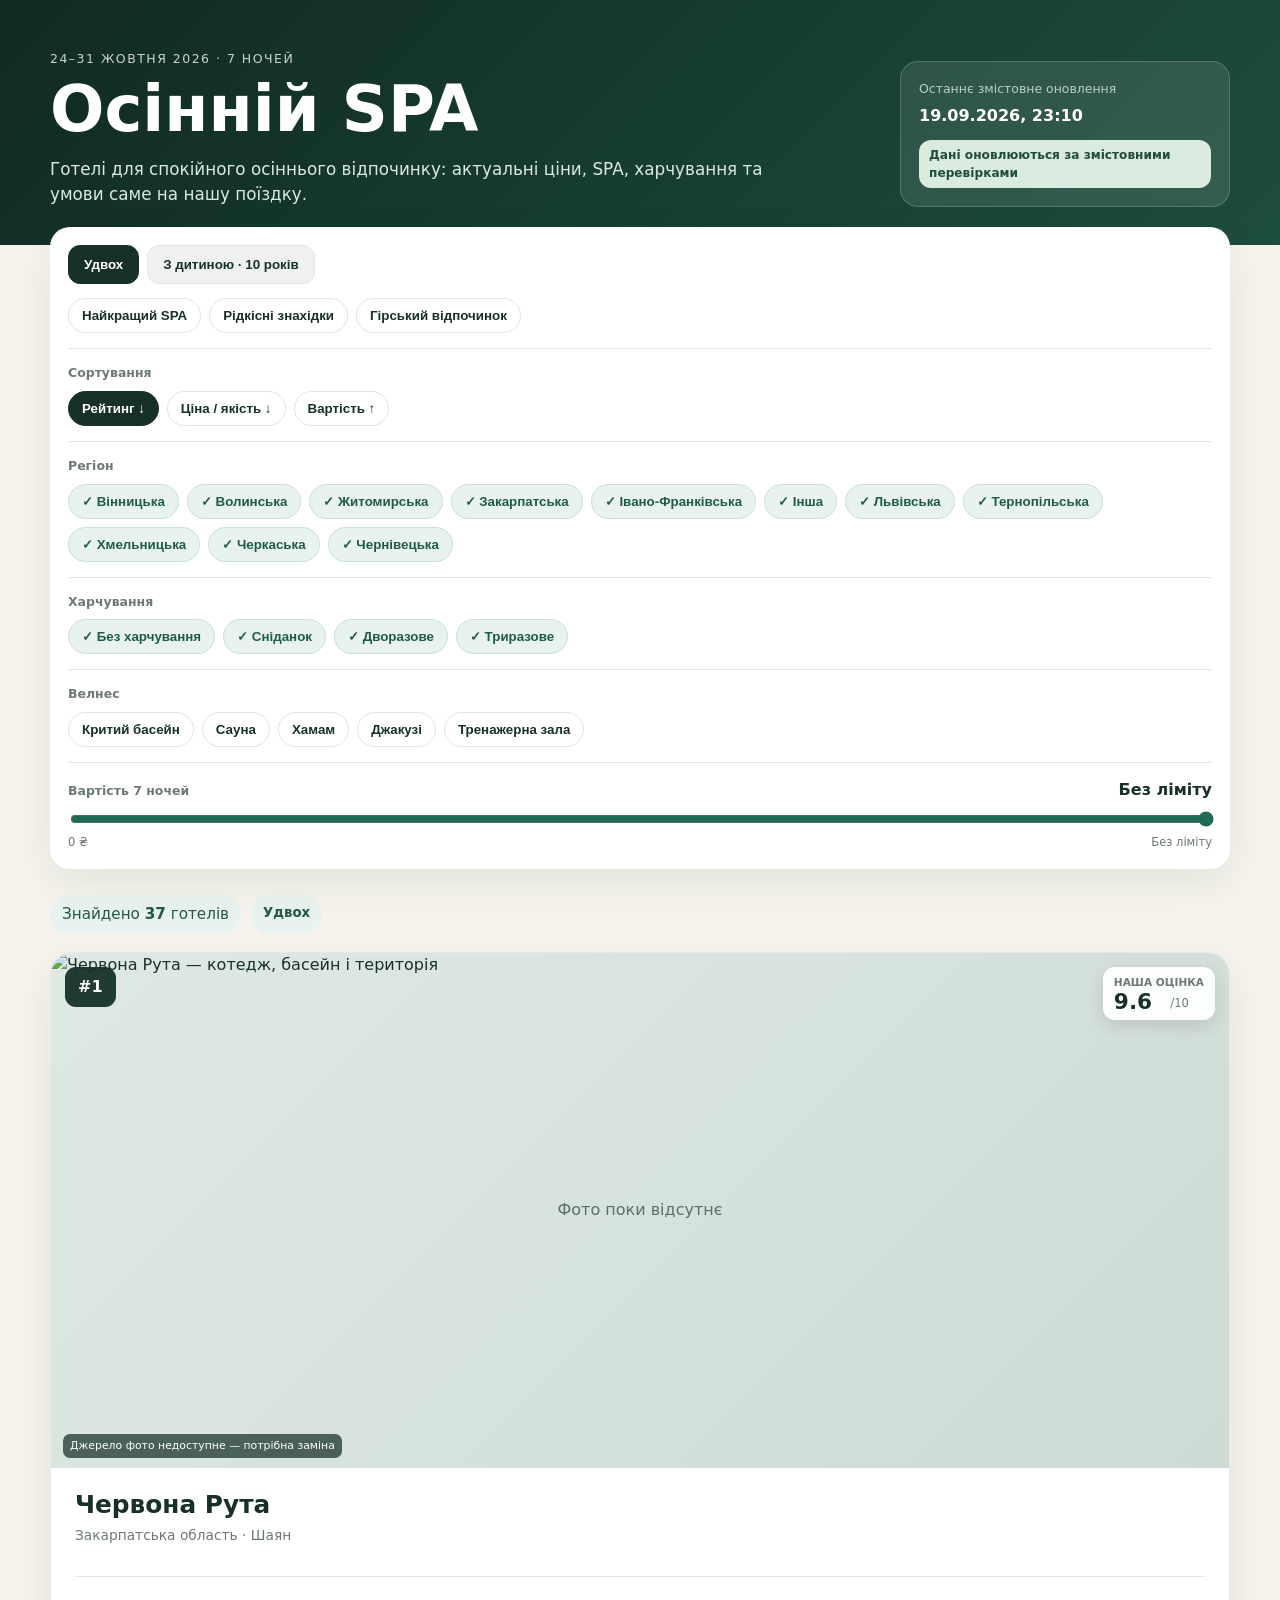
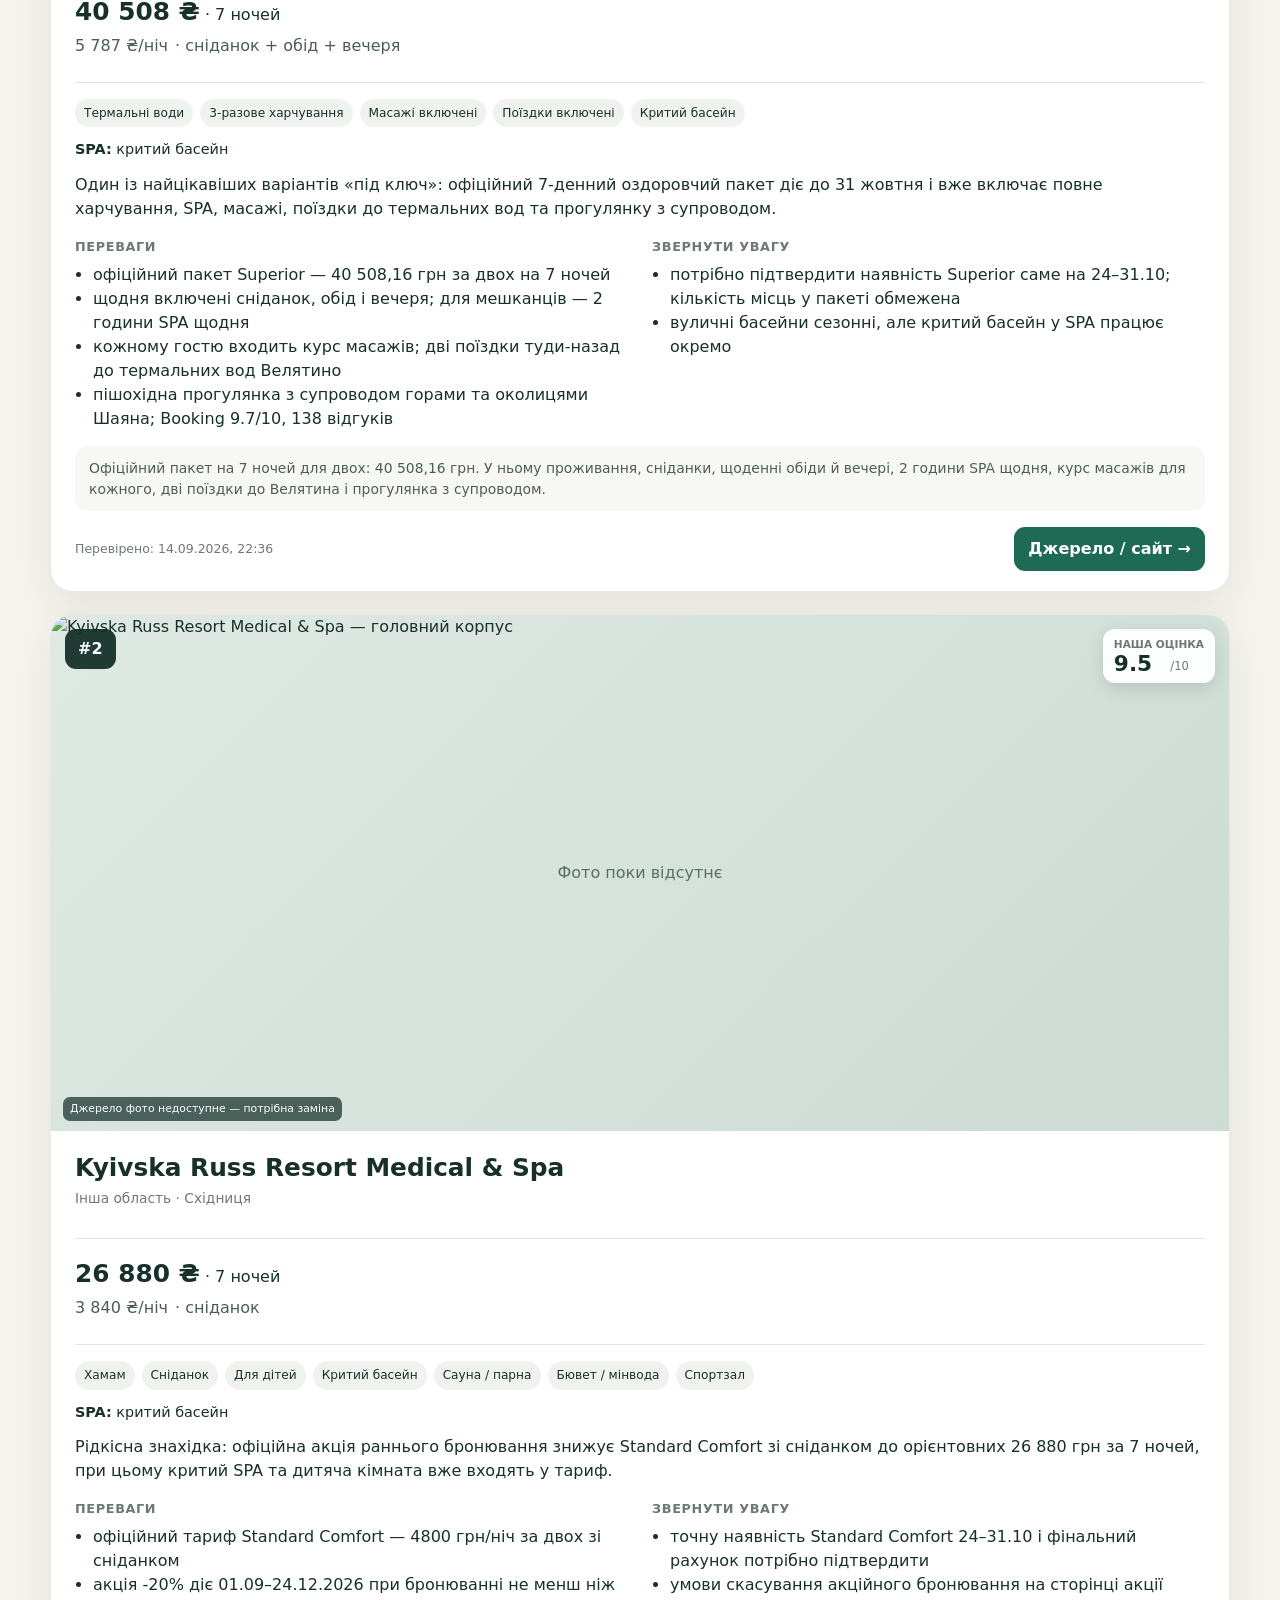
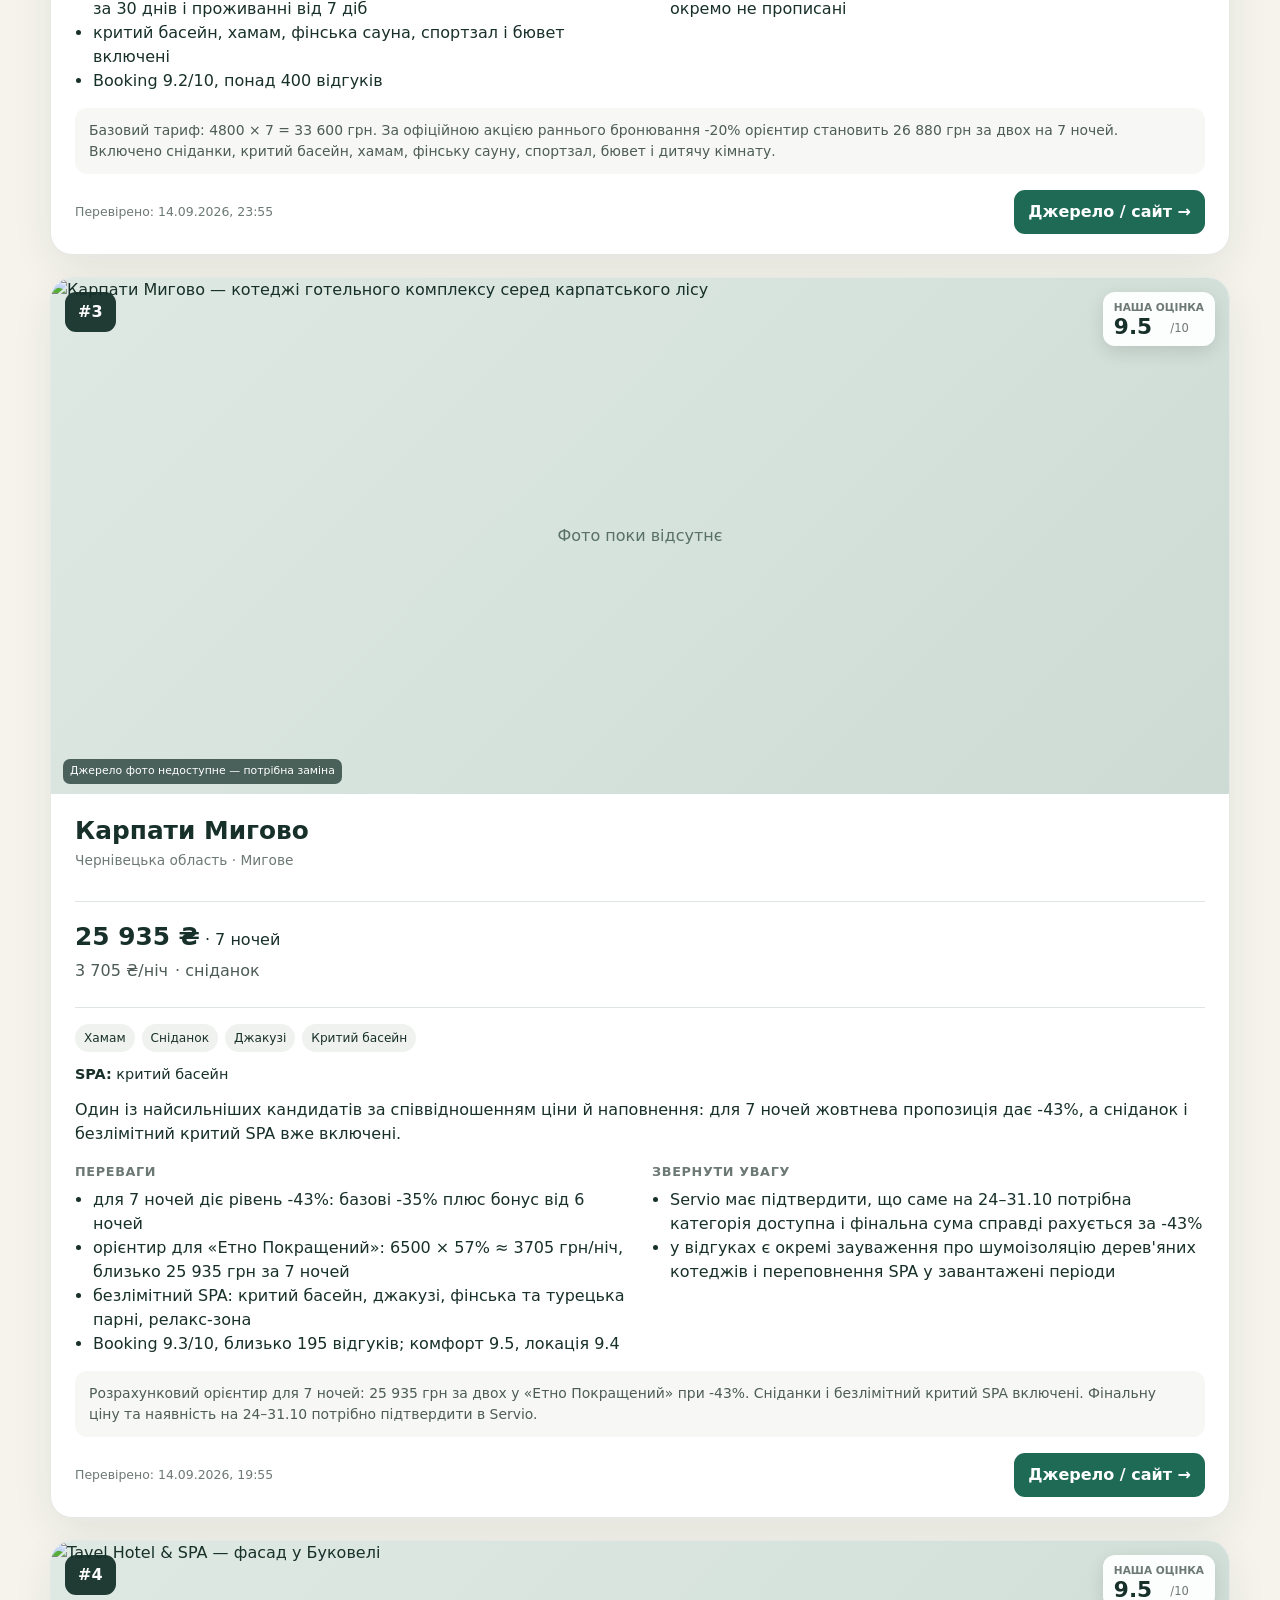
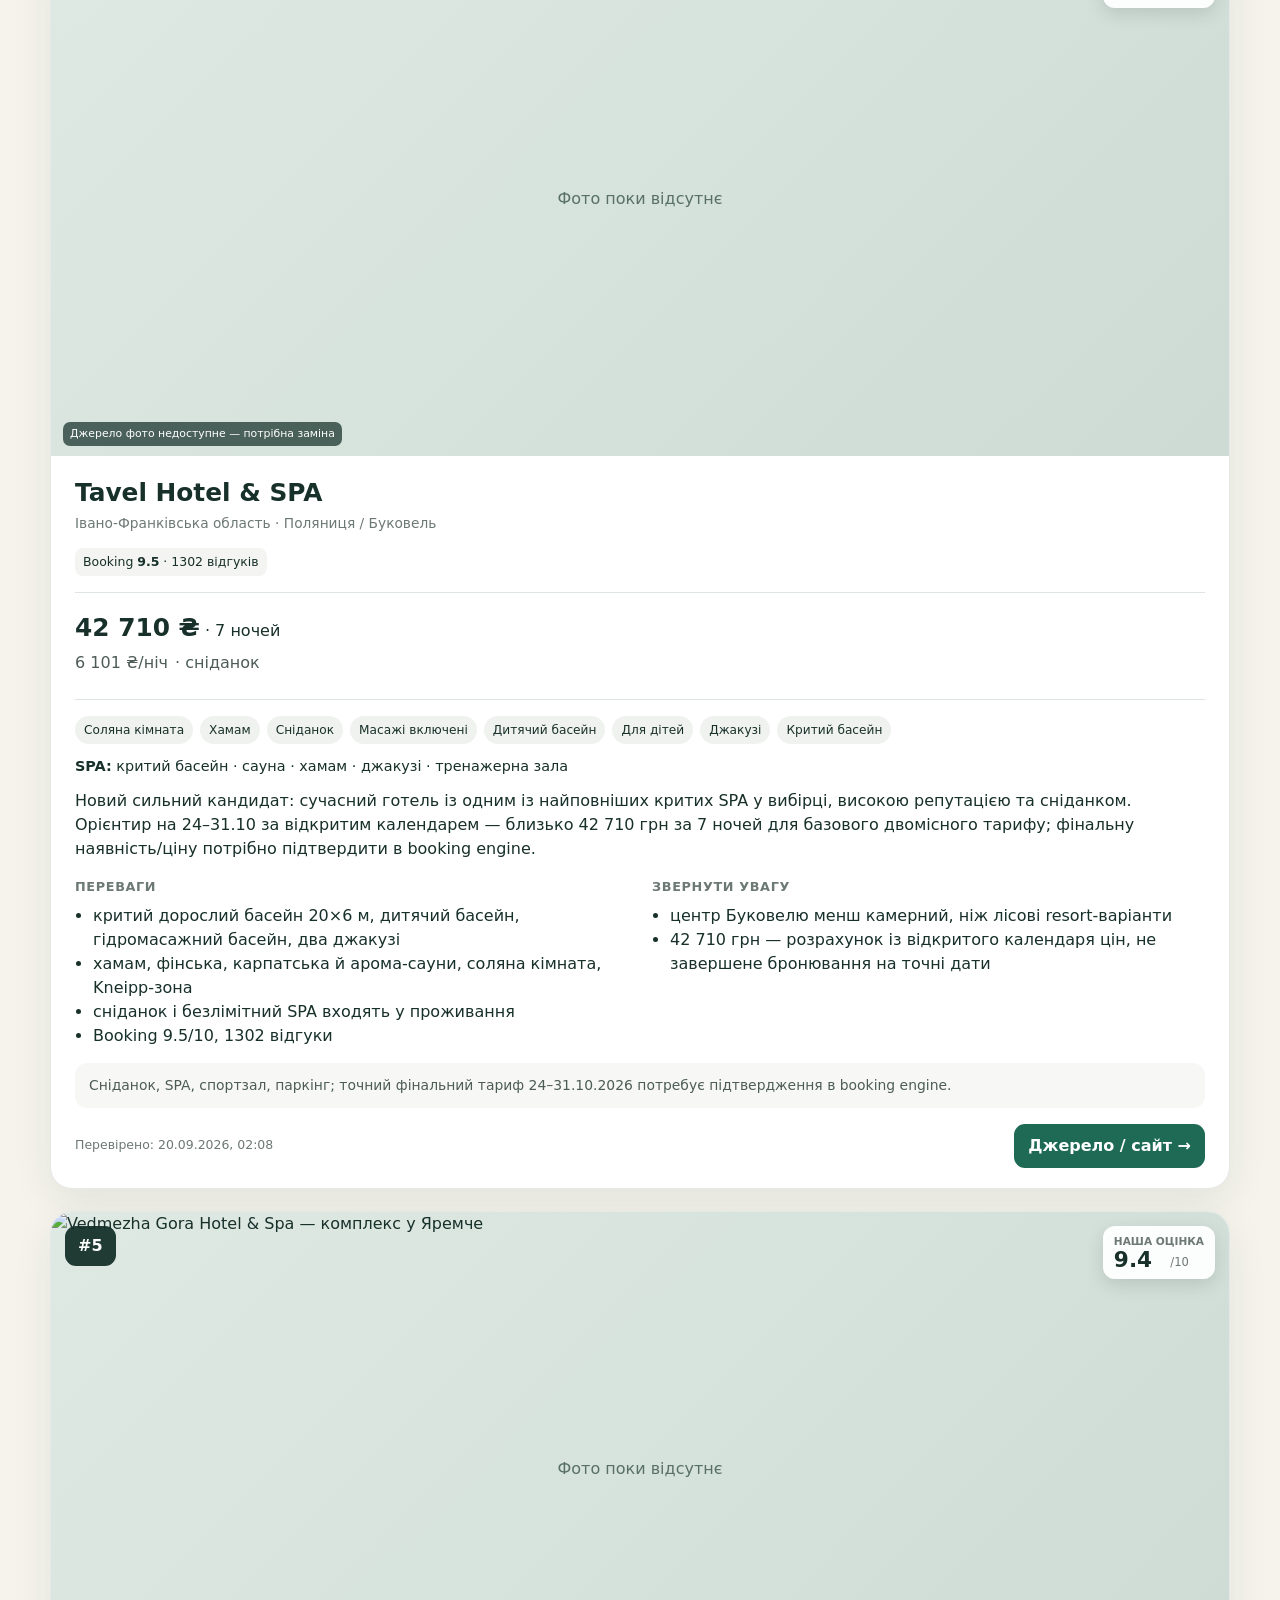
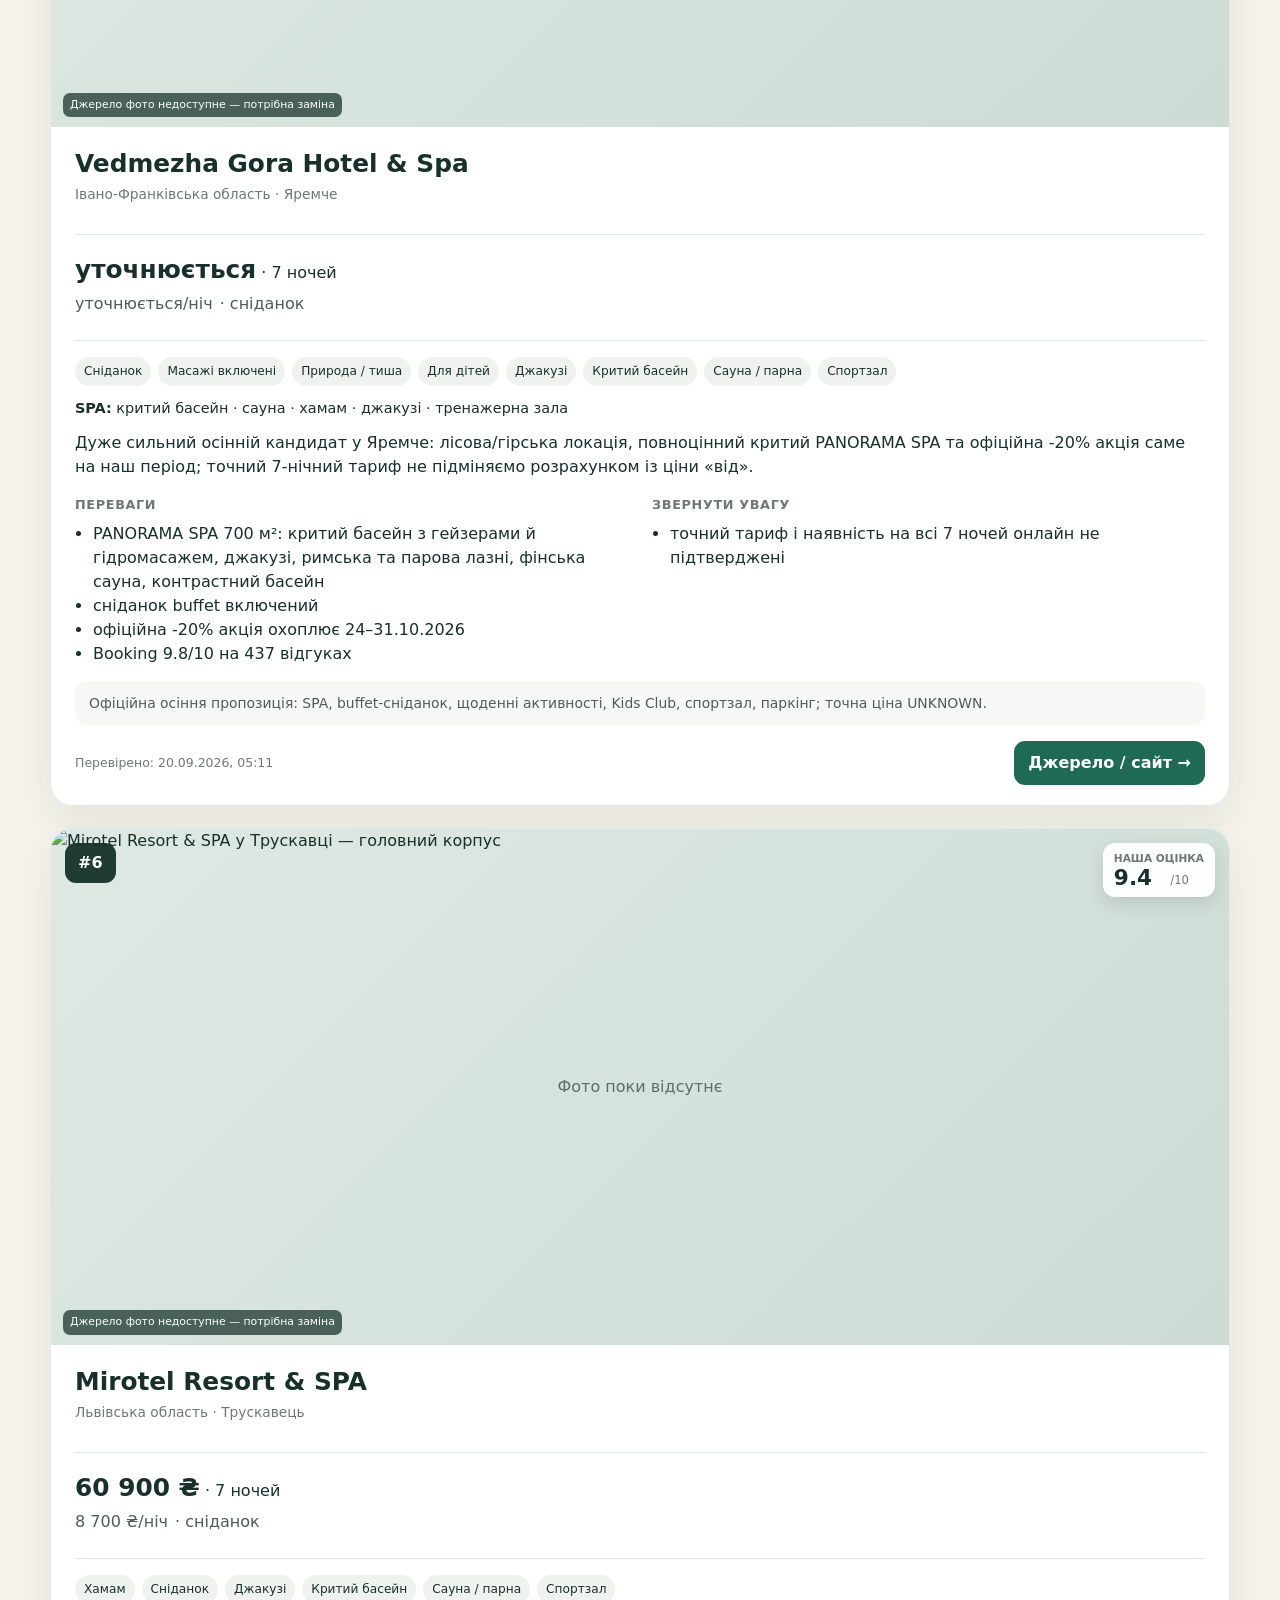
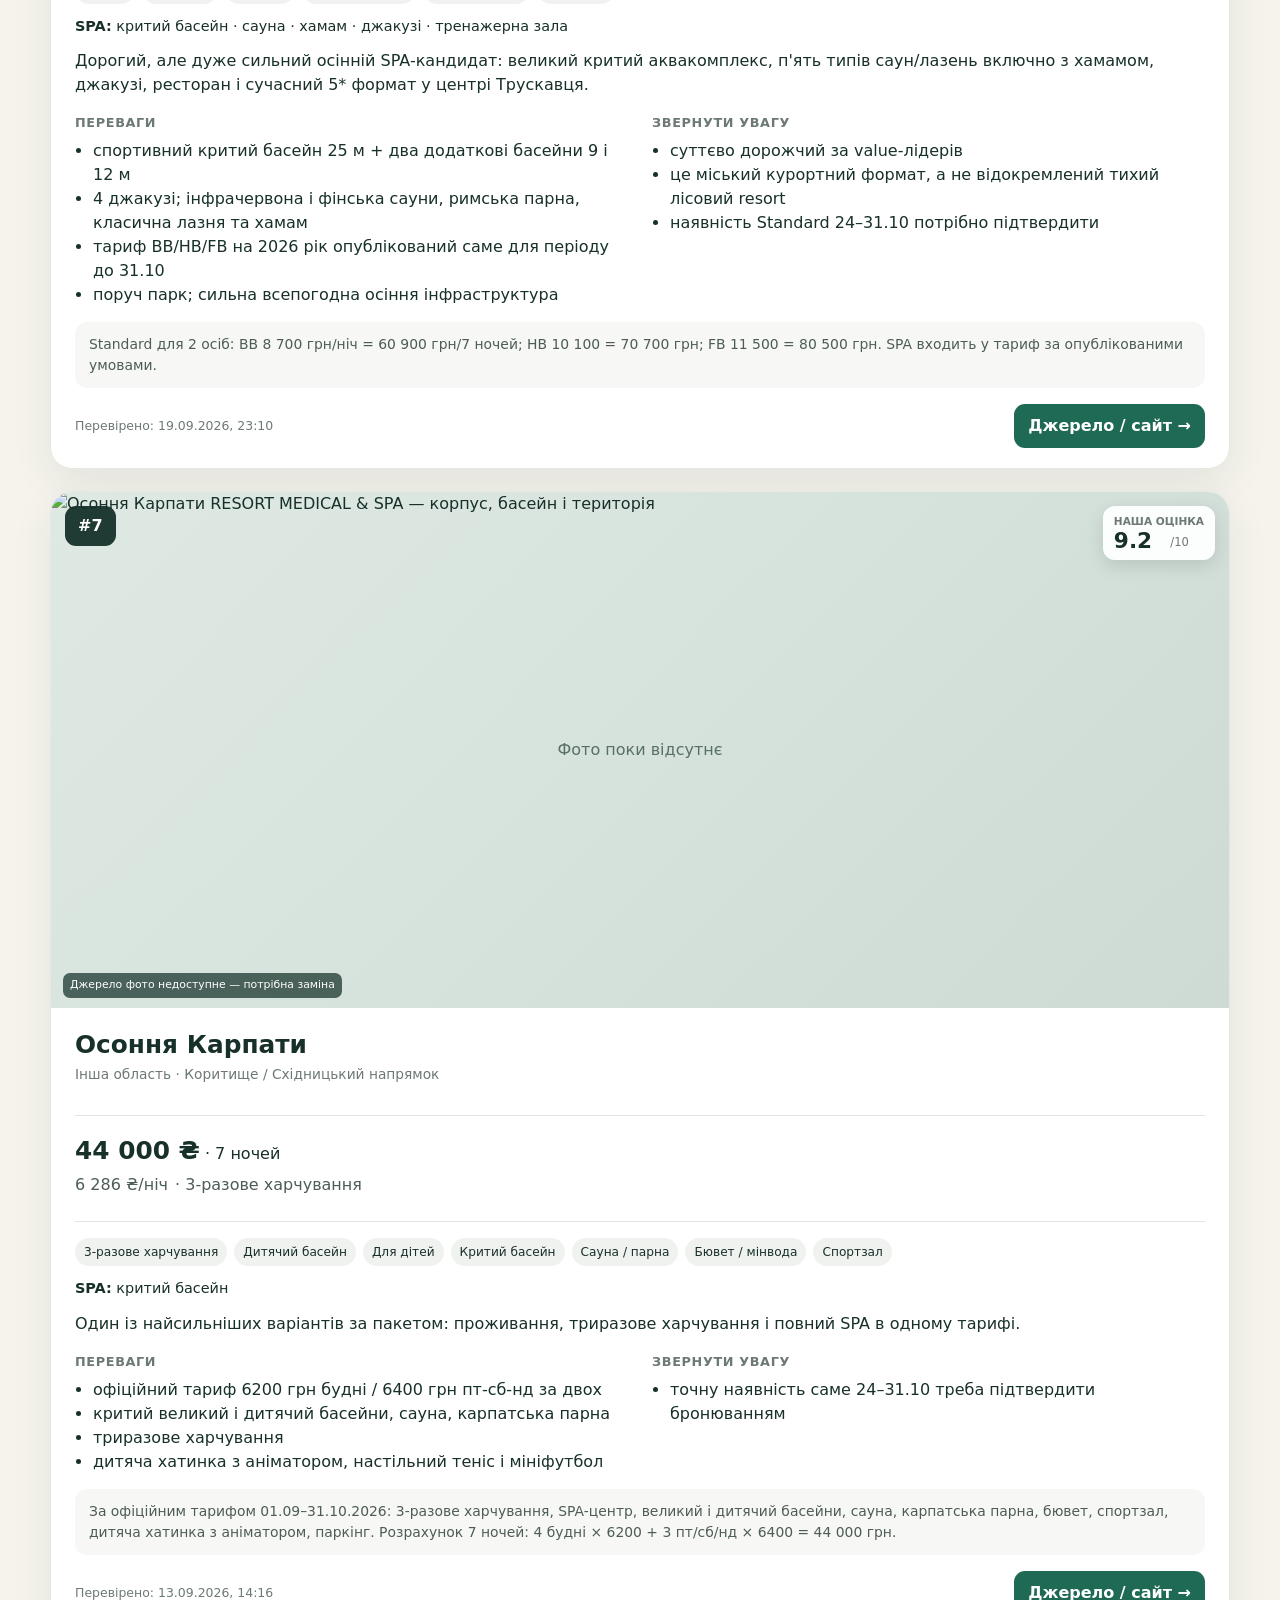
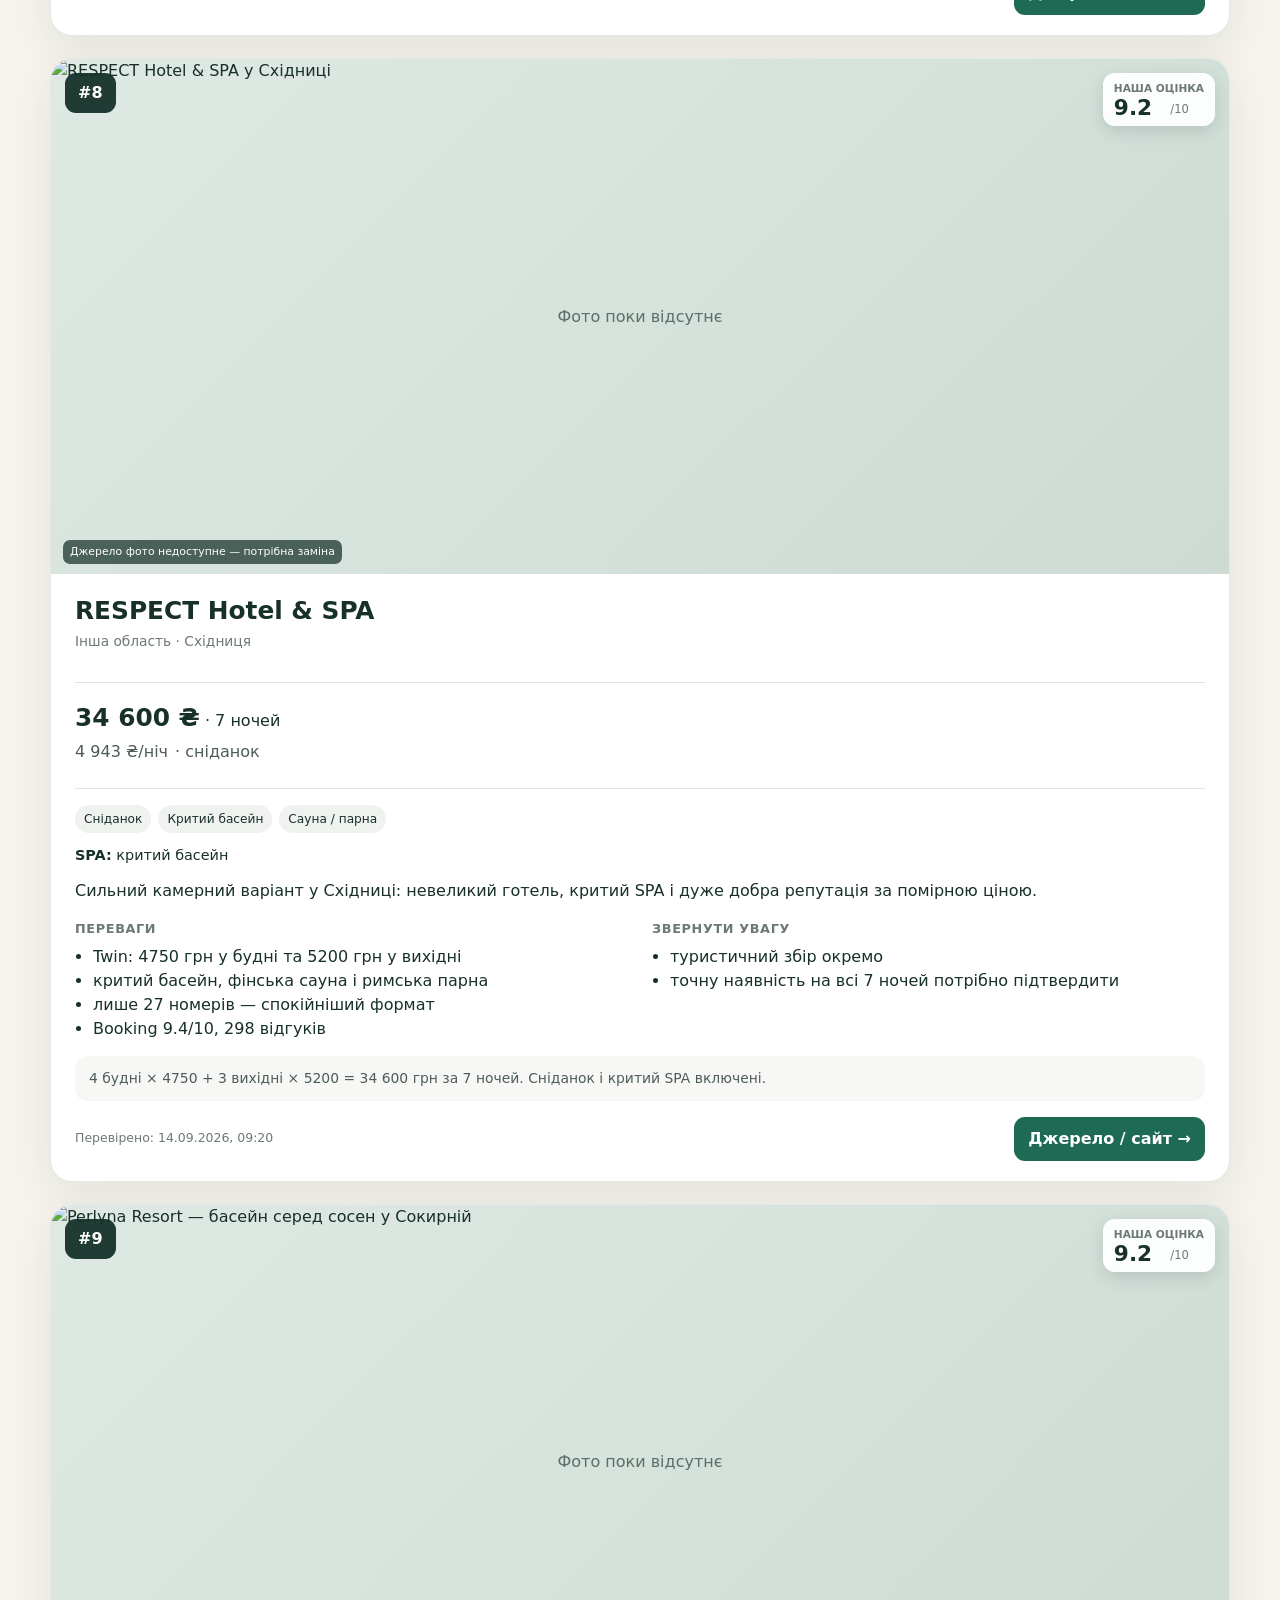
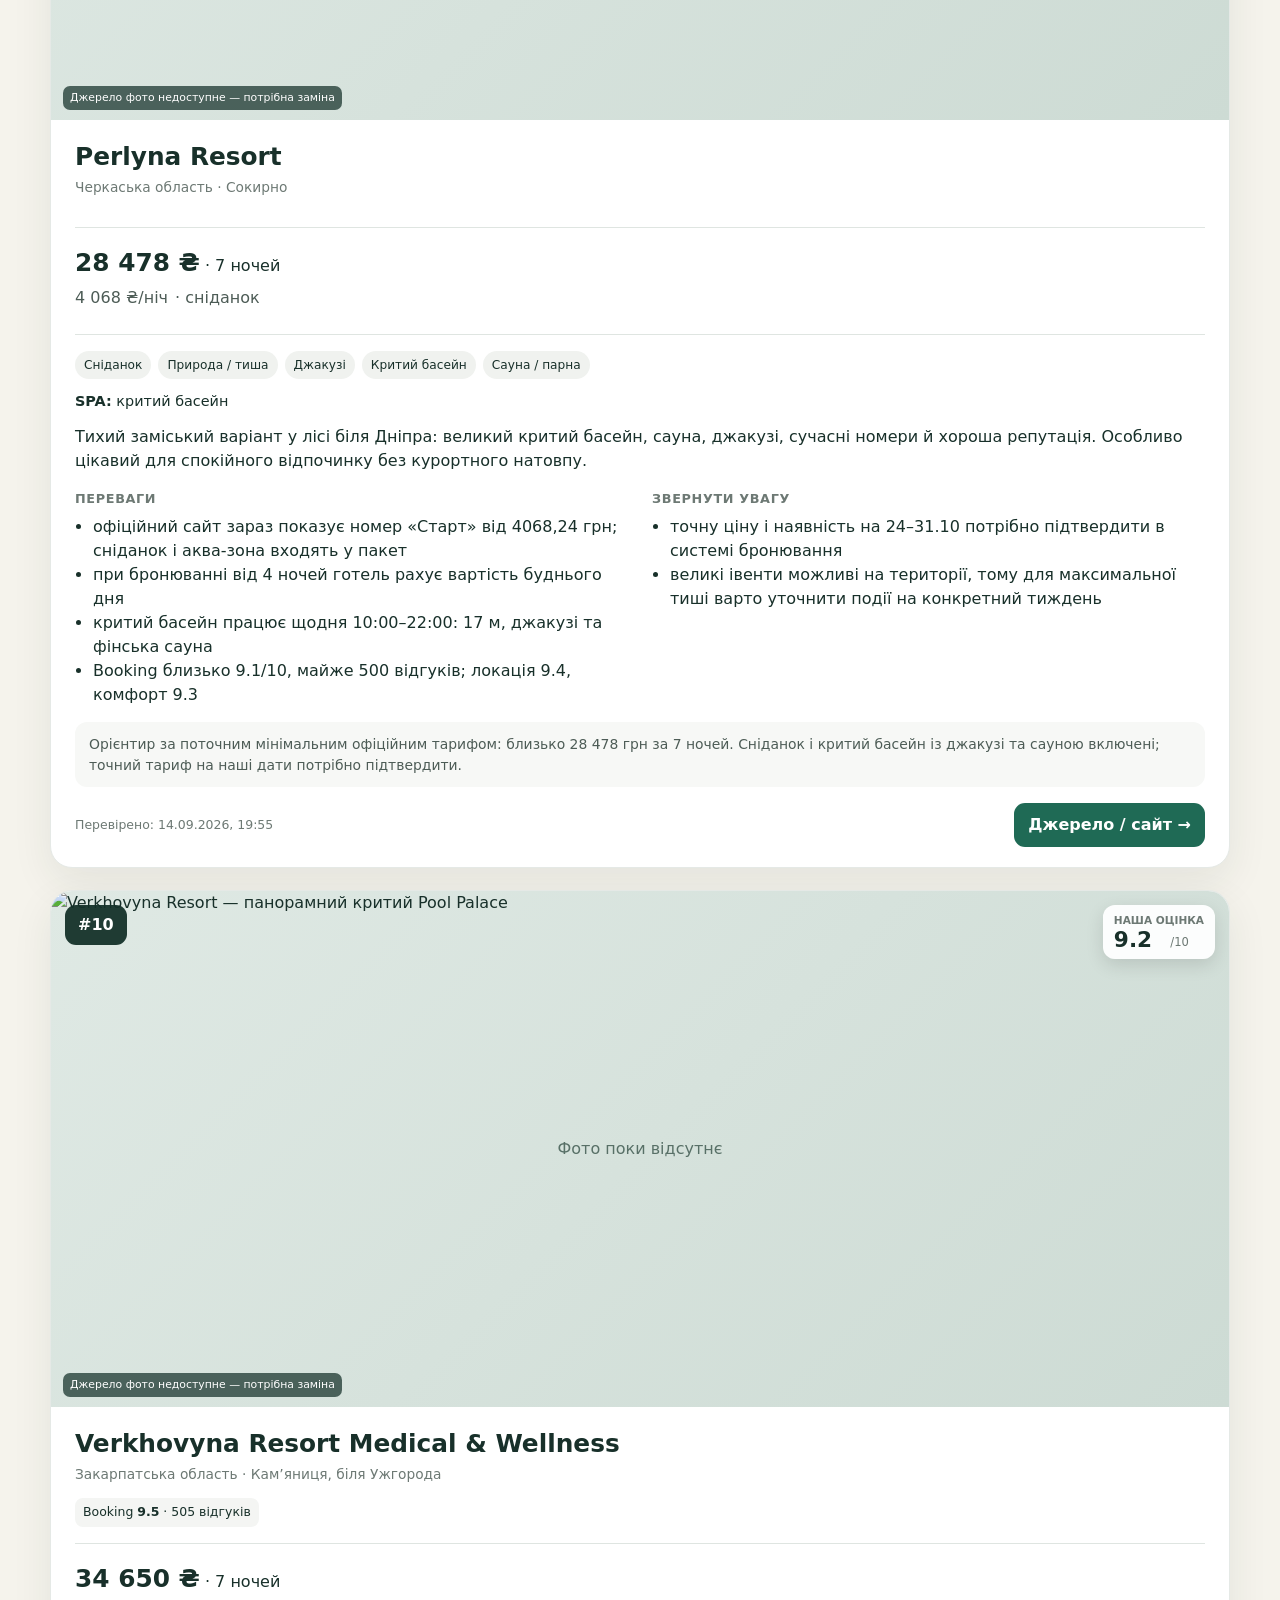
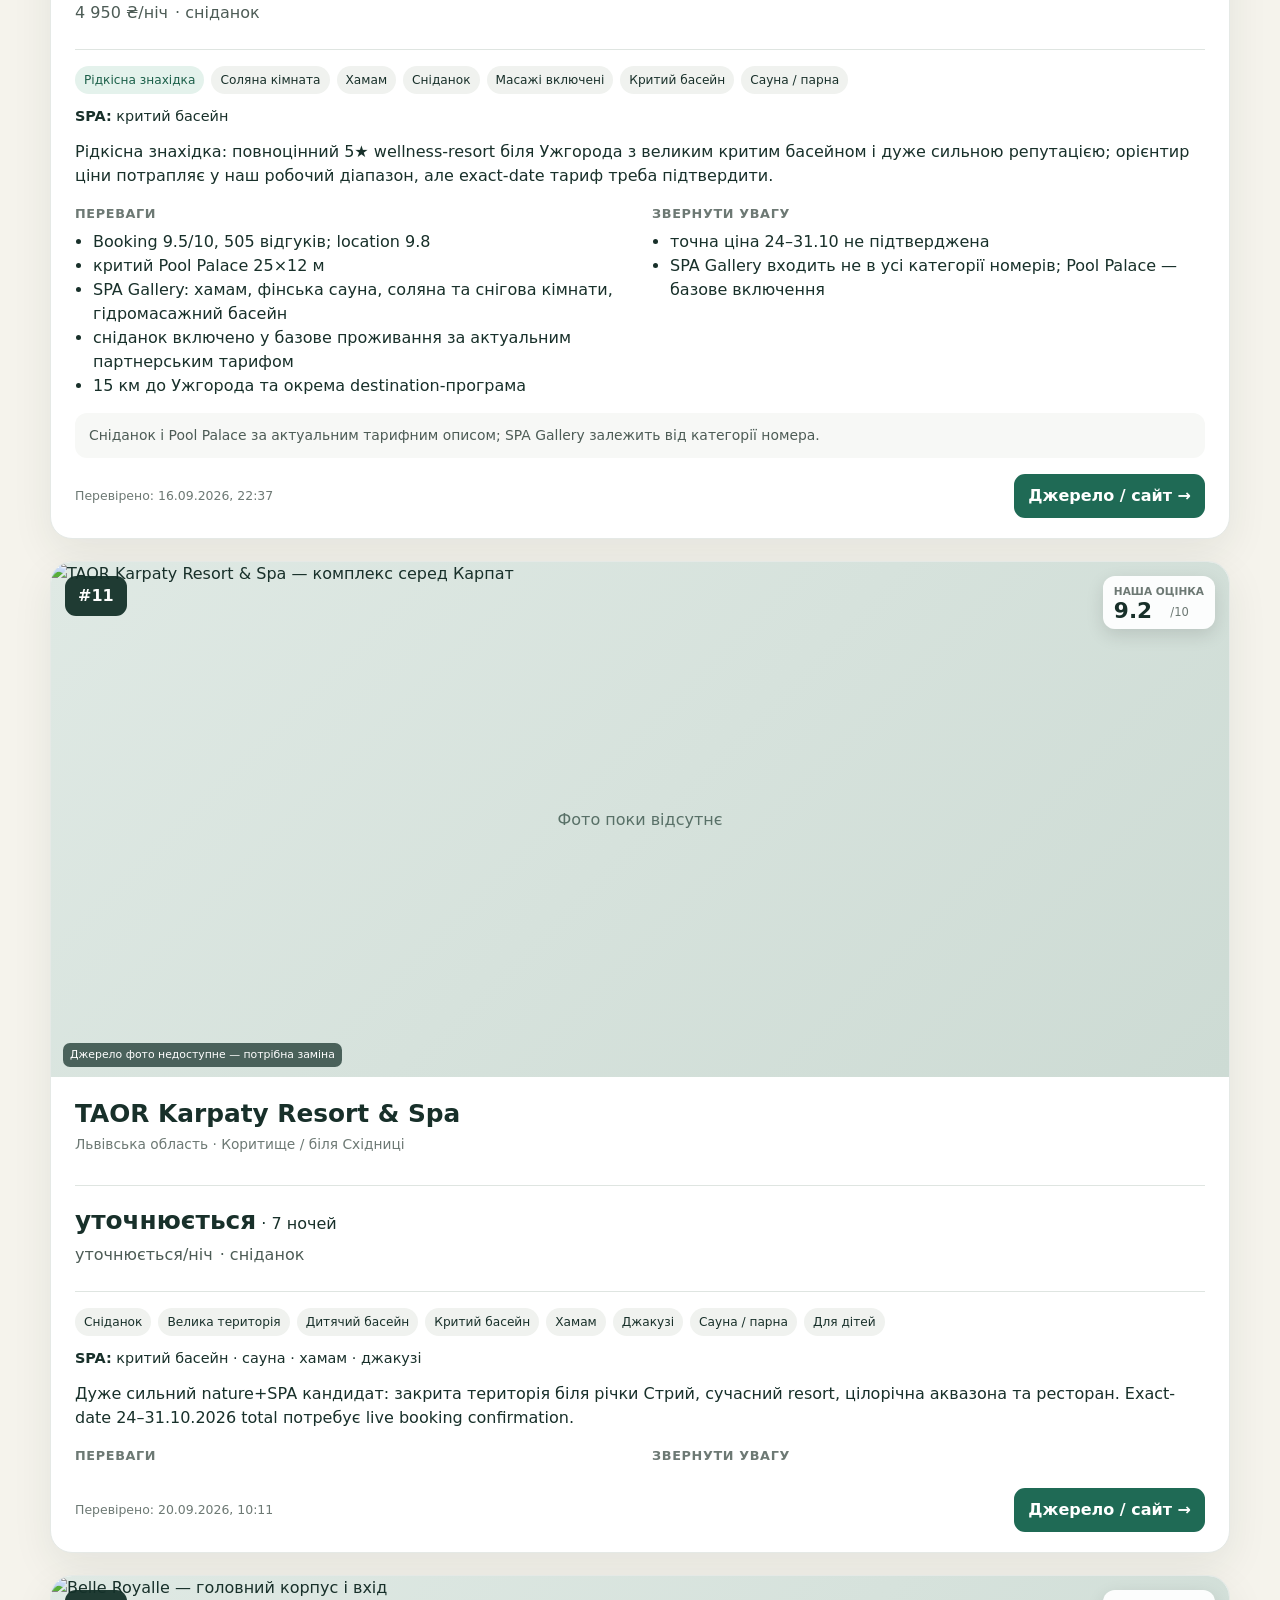
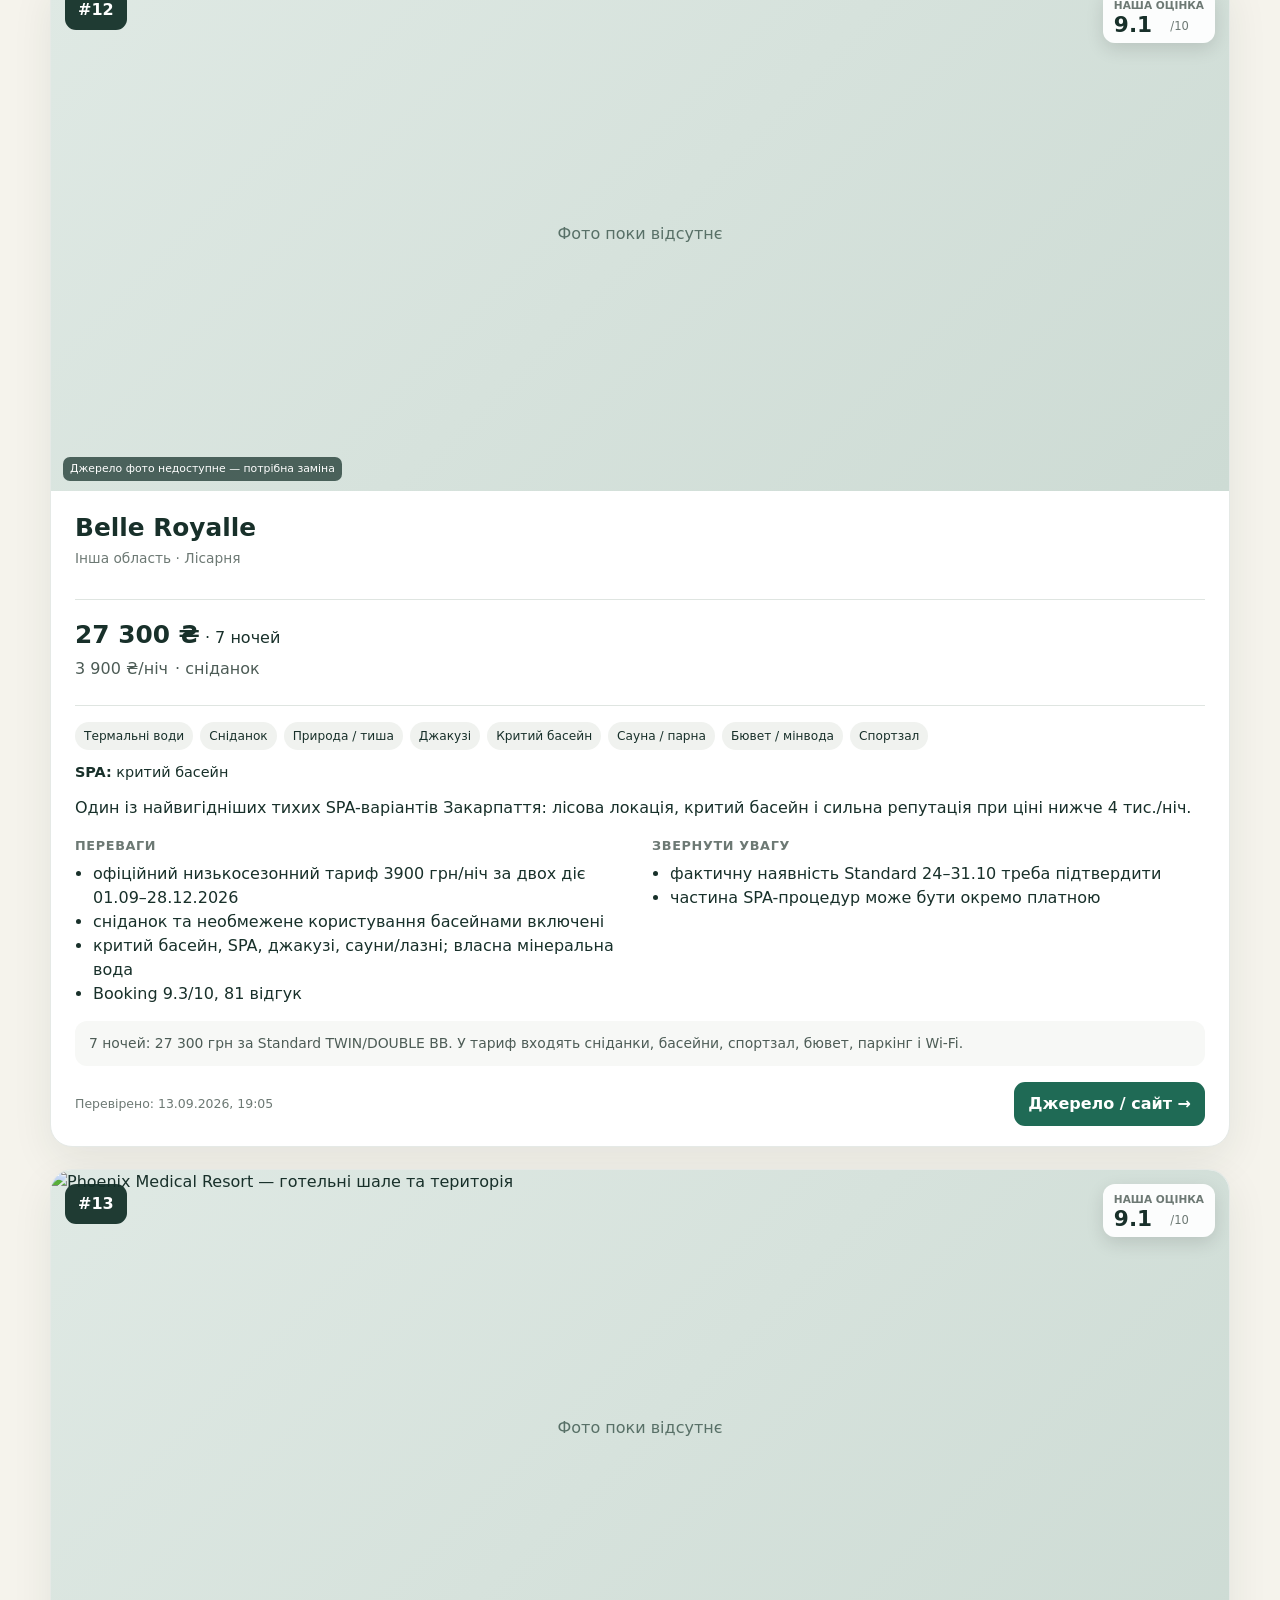
==== commit 993ff865: "Deploy child amenity chips and photo repairs" ====
--- a/index.html
+++ b/index.html
@@ -14,4 +14,4 @@
 <section class="summary" id="summary"></section><section class="grid" id="hotelGrid" aria-live="polite"></section>
 </main>
 <template id="hotelCardTemplate"><article class="hotel-card"><div class="hotel-media"><img class="hotel-photo" alt="" loading="lazy"><div class="photo-fallback">Фото поки відсутнє</div><div class="rank-badge"></div><div class="score-box"><span>Наша оцінка</span><strong class="score"></strong><small>/10</small></div><span class="photo-source"></span></div><div class="card-body"><div class="card-head"><div><h2 class="hotel-name"></h2><p class="location"></p><div class="map-row"></div></div></div><div class="reputation"></div><div class="price-main"><div><strong class="week-price"></strong><span> · 7 ночей</span></div><div class="price-sub"><span class="night-price"></span><span class="meal-main"></span><span class="value-badge" hidden>Ціна / якість</span></div><div class="tariff-alternatives"></div></div><div class="chips"></div><div class="spa-line"></div><div class="child-info" hidden></div><p class="verdict"></p><div class="columns"><div><h3>Переваги</h3><ul class="pros"></ul></div><div><h3>Звернути увагу</h3><ul class="cons"></ul></div></div><div class="details"></div><div class="card-foot"><span class="checked"></span><a class="hotel-link" target="_blank" rel="noopener noreferrer">Джерело / сайт →</a></div></div></article></template>
-<footer class="wrap footer"><p>Наша оцінка — комплексна оцінка саме для цієї поїздки. Незалежні рейтинги, ціна, SPA, харчування та умови перевіряються за доступними джерелами; невідоме не прирівнюється до «немає».</p></footer><script type="module" src="app-entry.js?v=20260920-taor-runtime"></script></body></html>+<footer class="wrap footer"><p>Наша оцінка — комплексна оцінка саме для цієї поїздки. Незалежні рейтинги, ціна, SPA, харчування та умови перевіряються за доступними джерелами; невідоме не прирівнюється до «немає».</p></footer><script type="module" src="app-entry.js?v=20260920-childchips-photo2"></script></body></html>
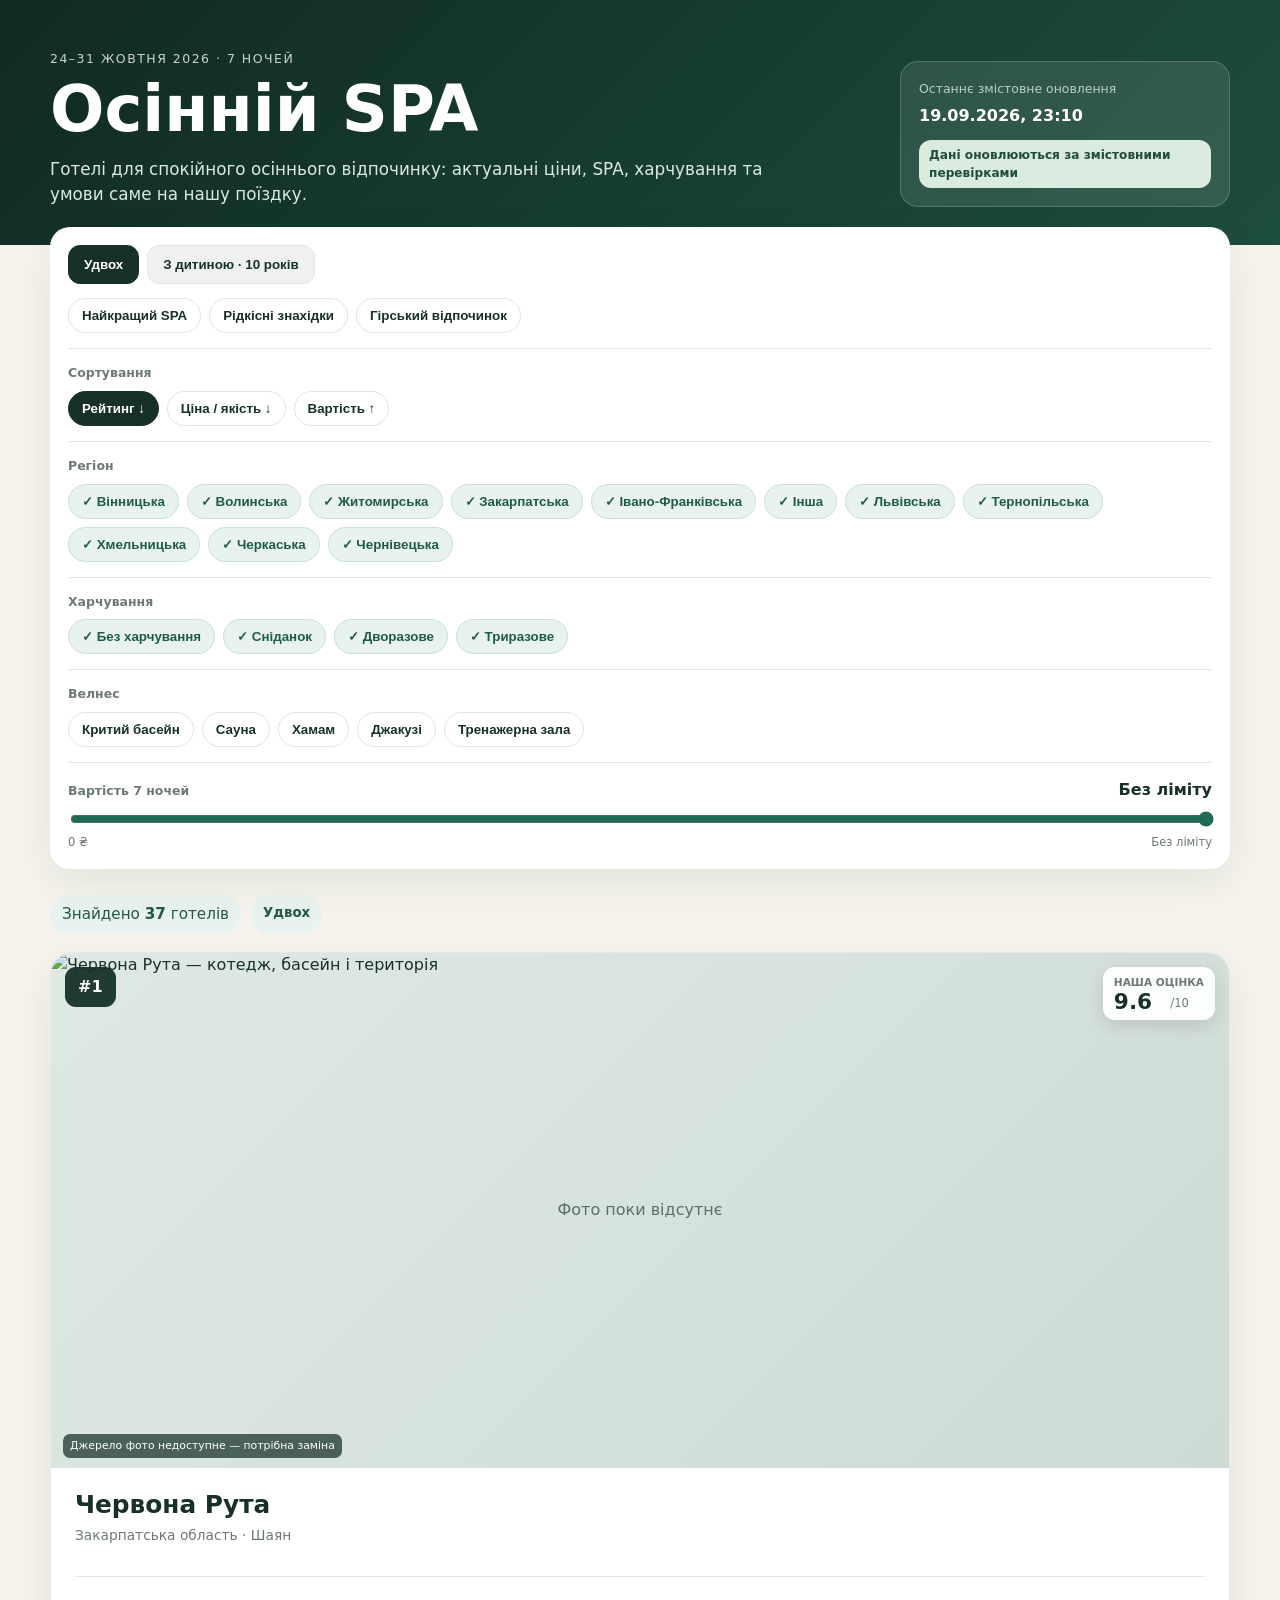
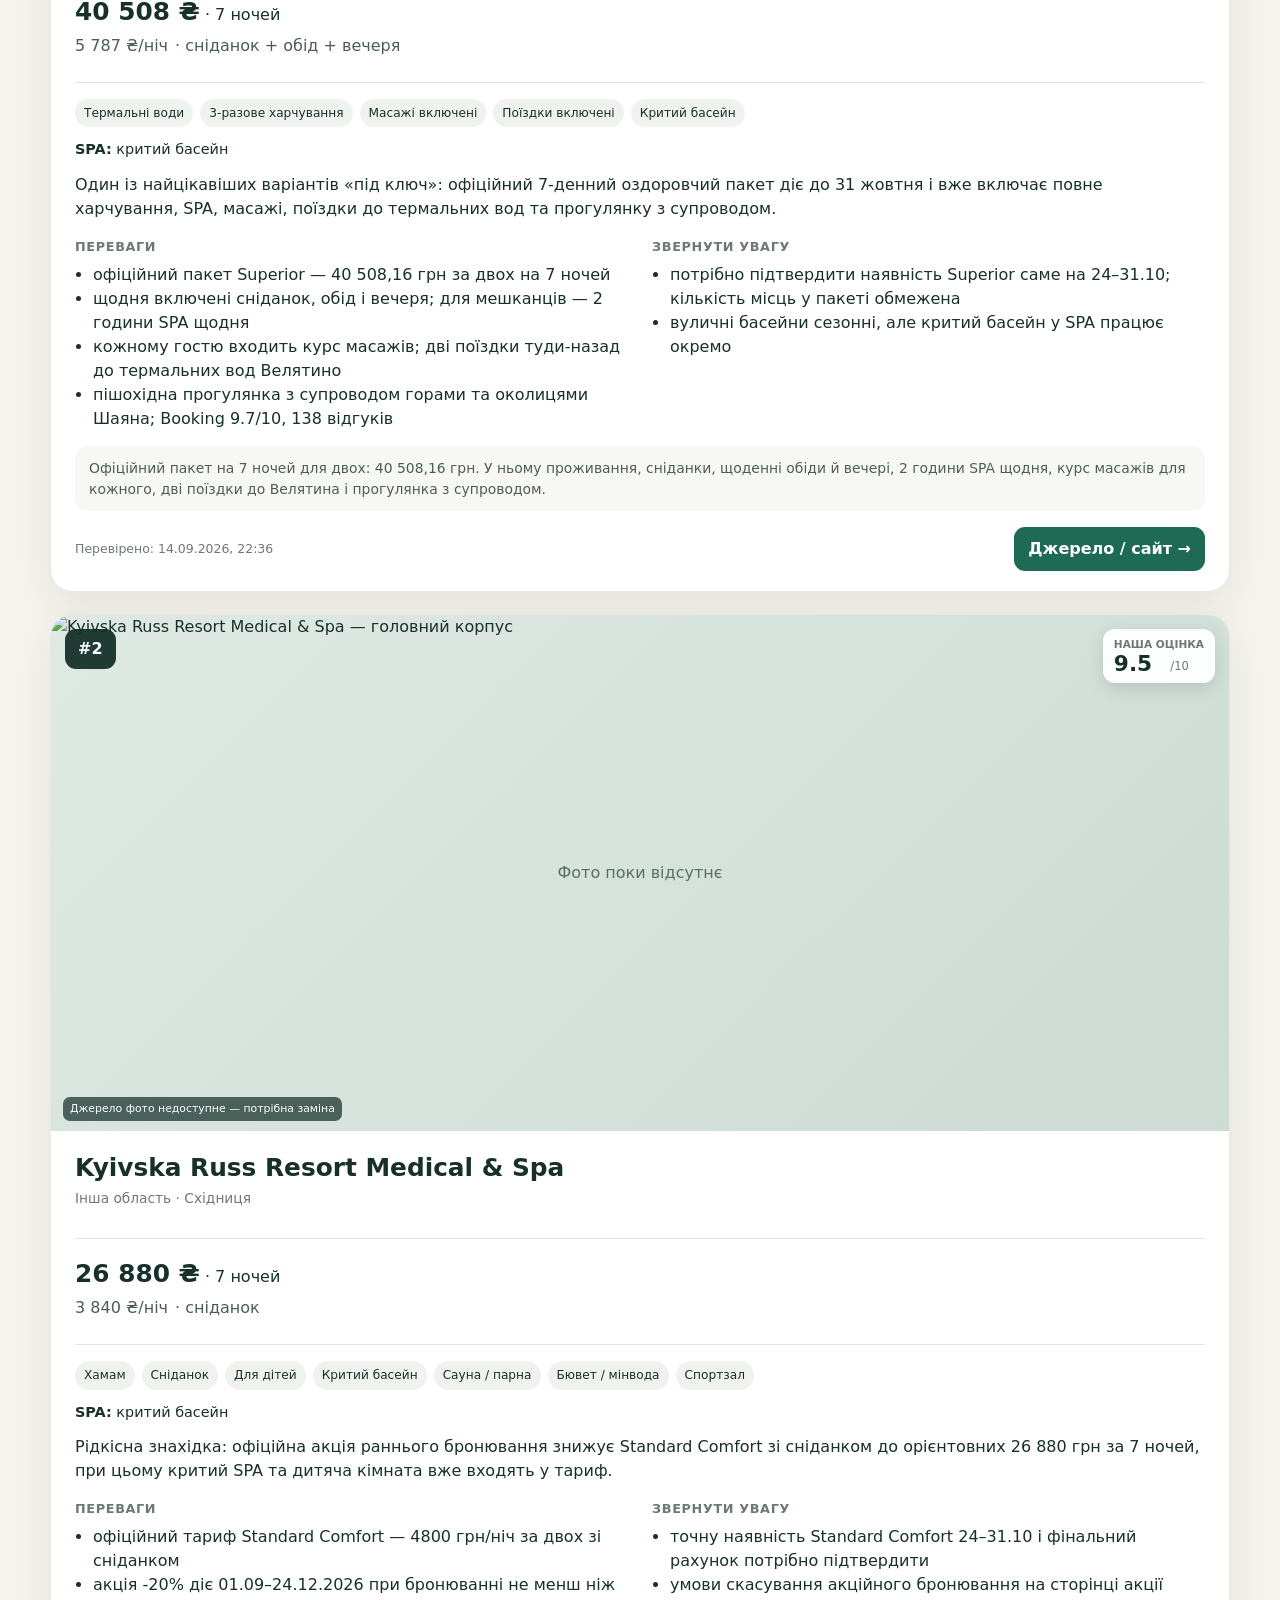
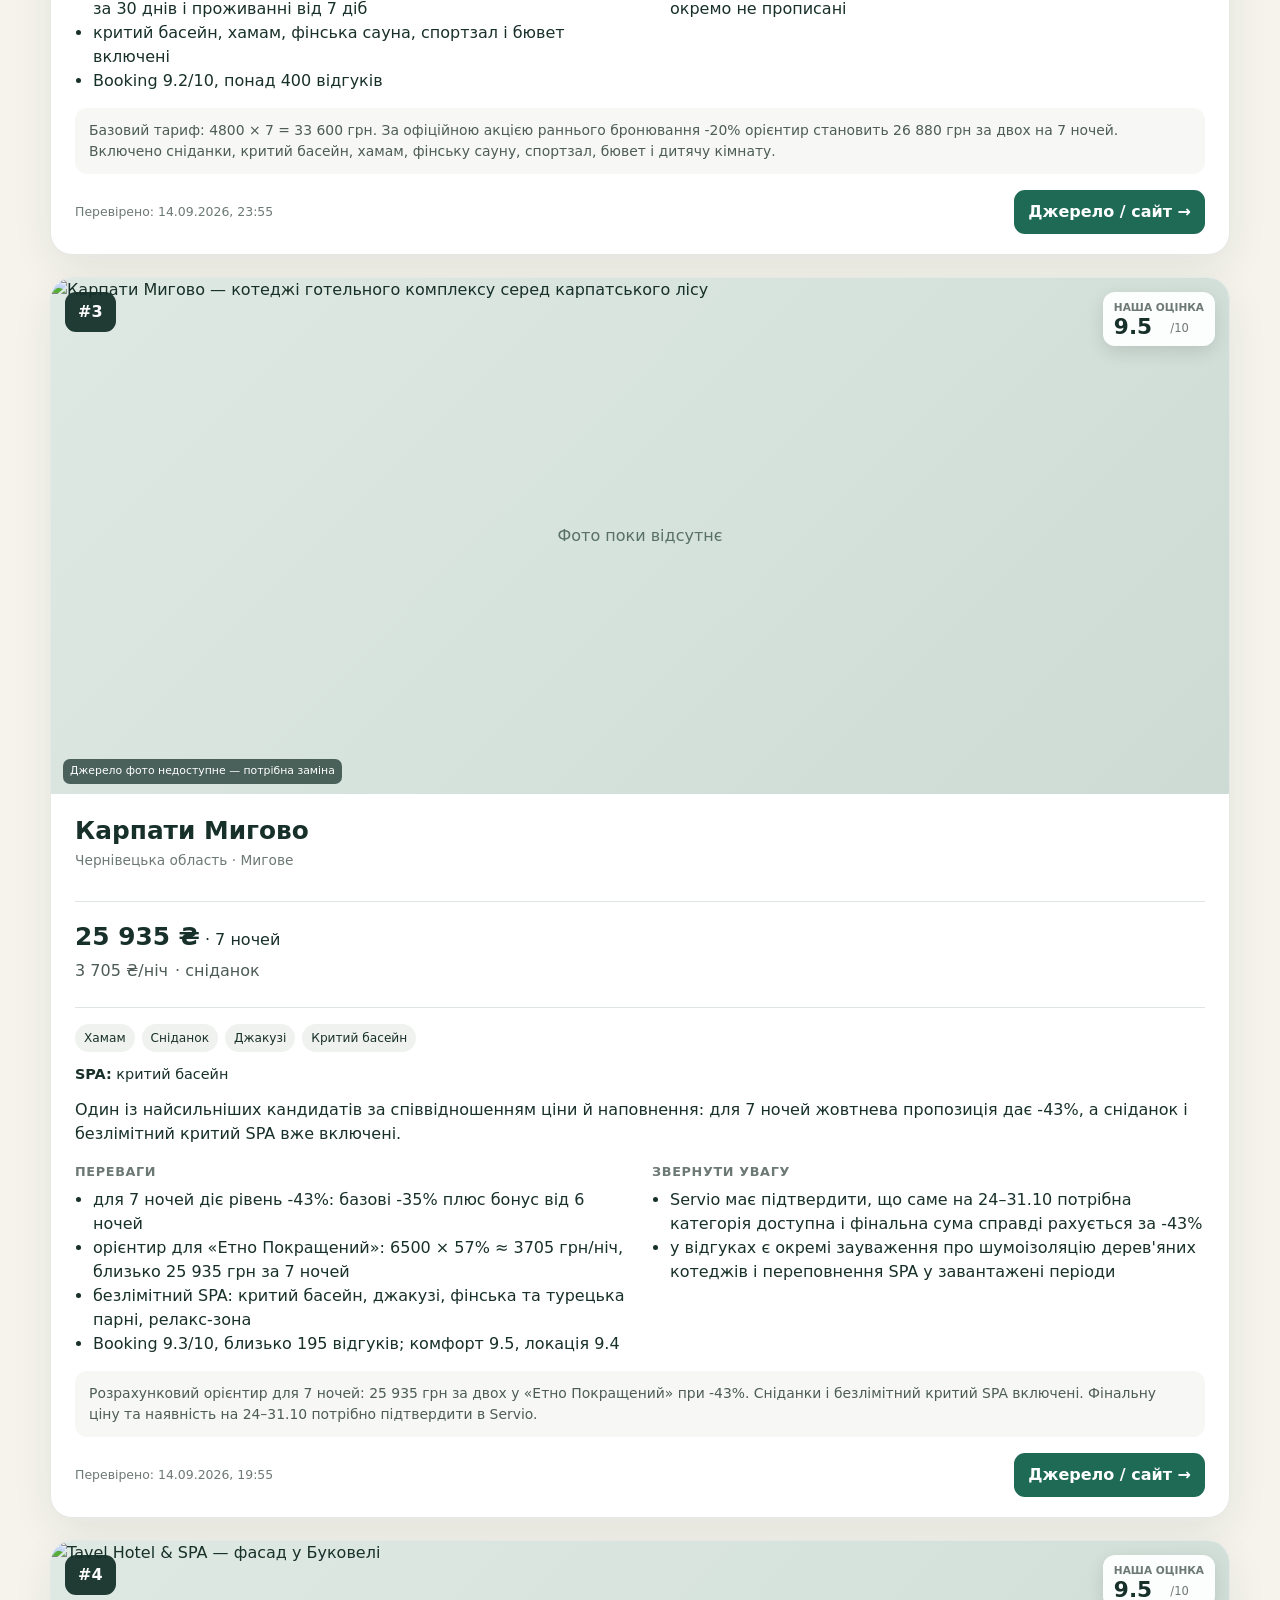
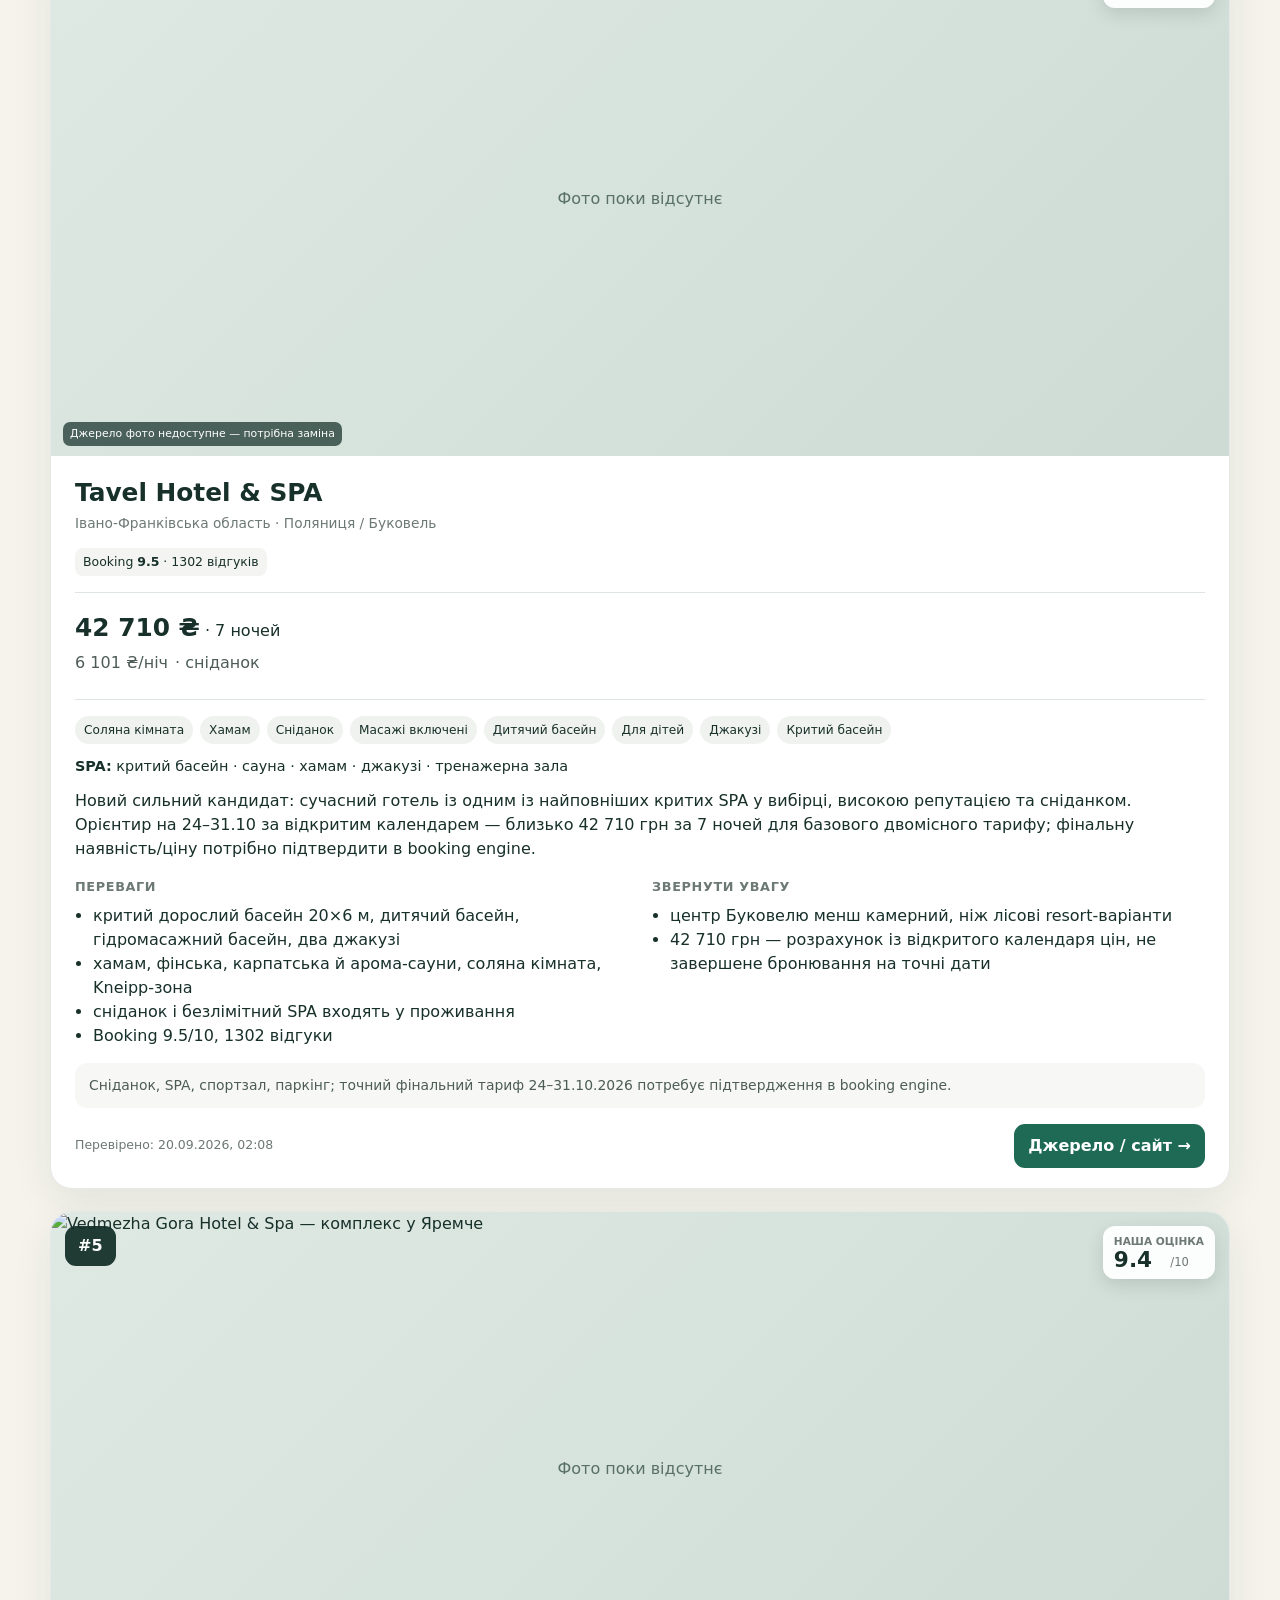
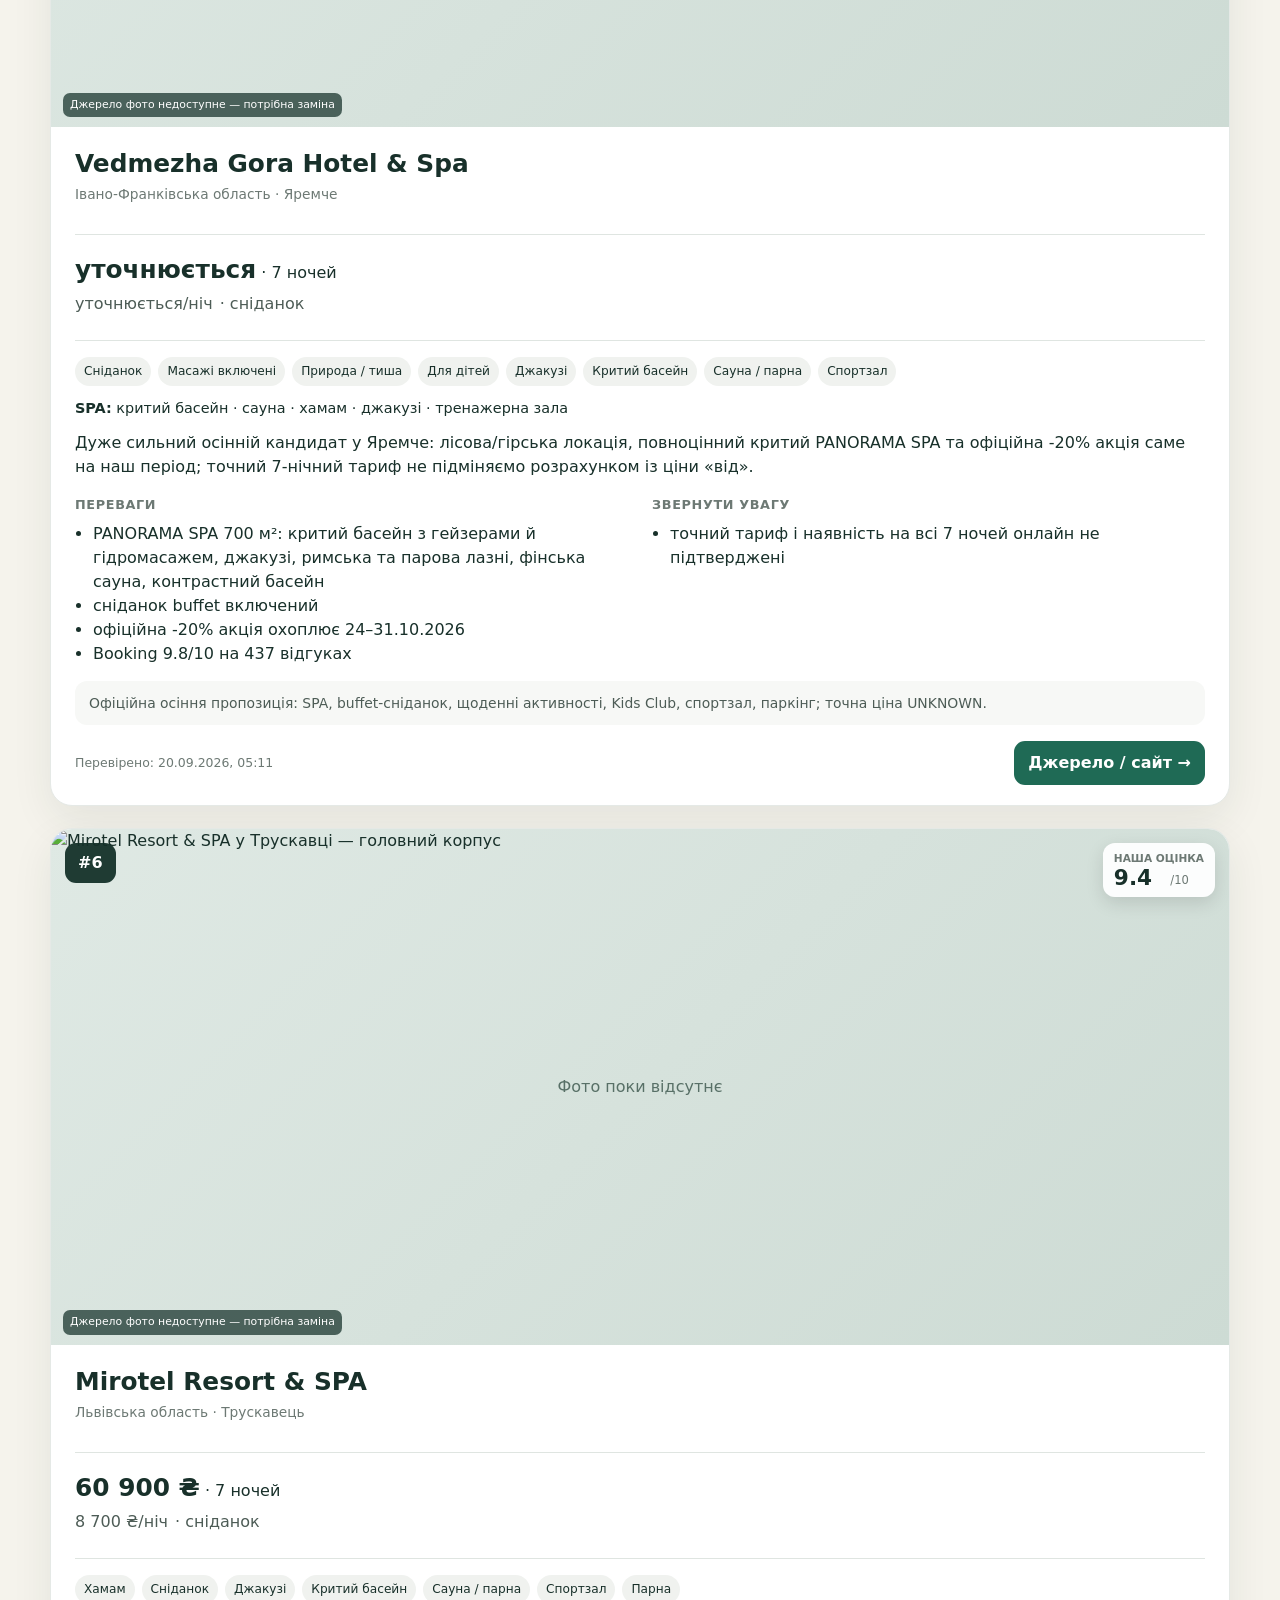
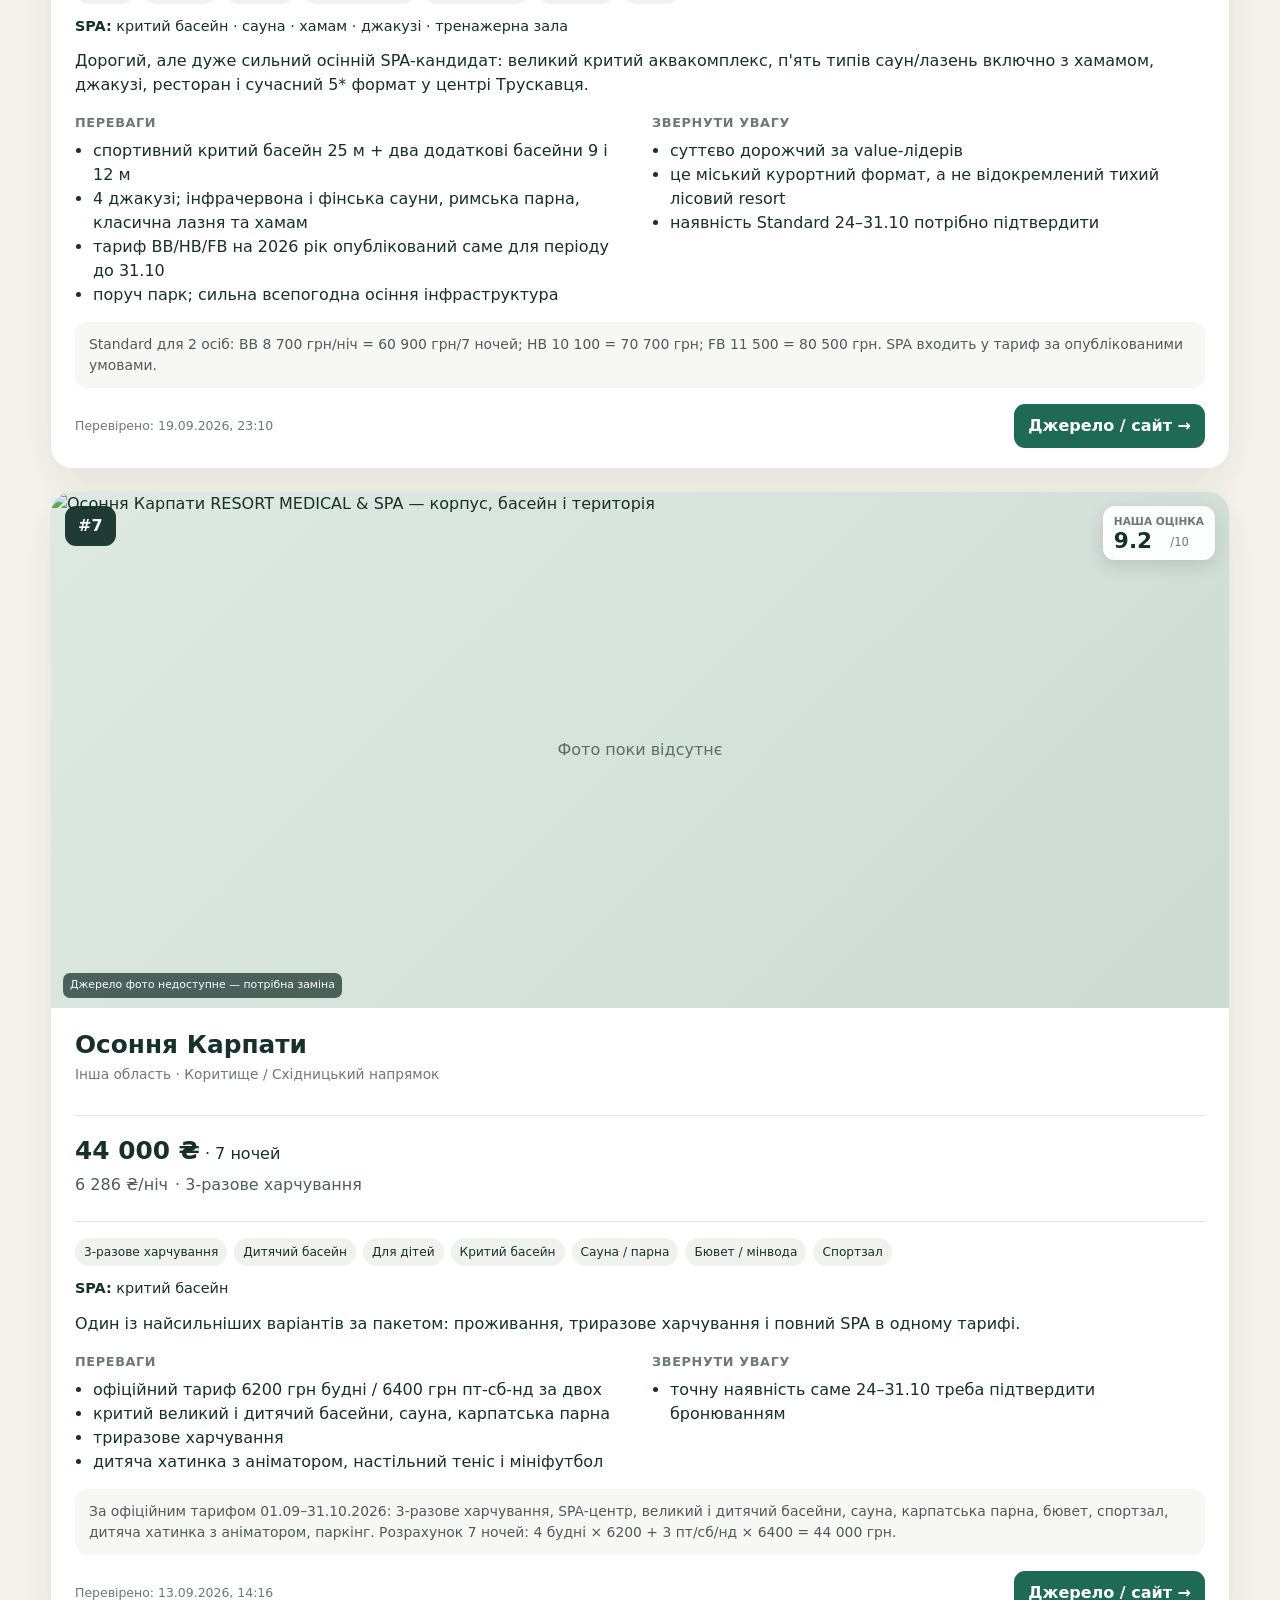
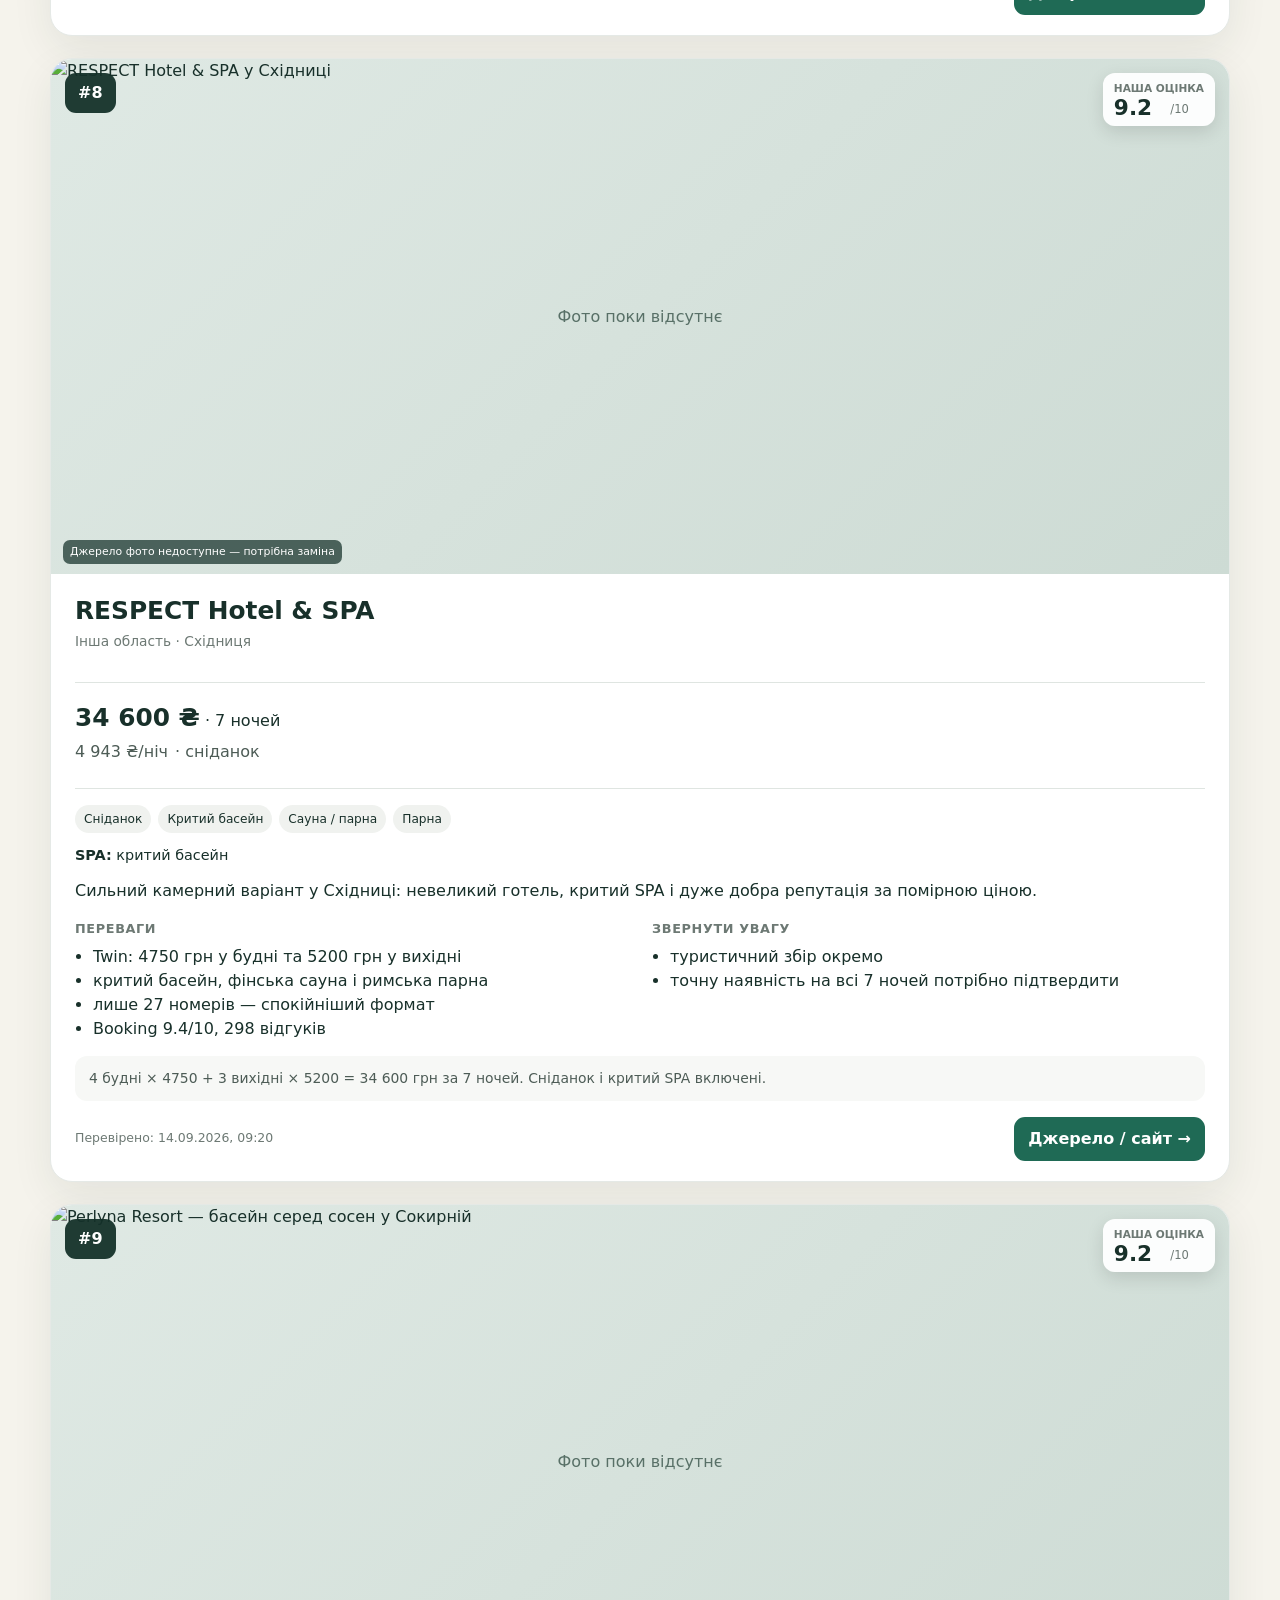
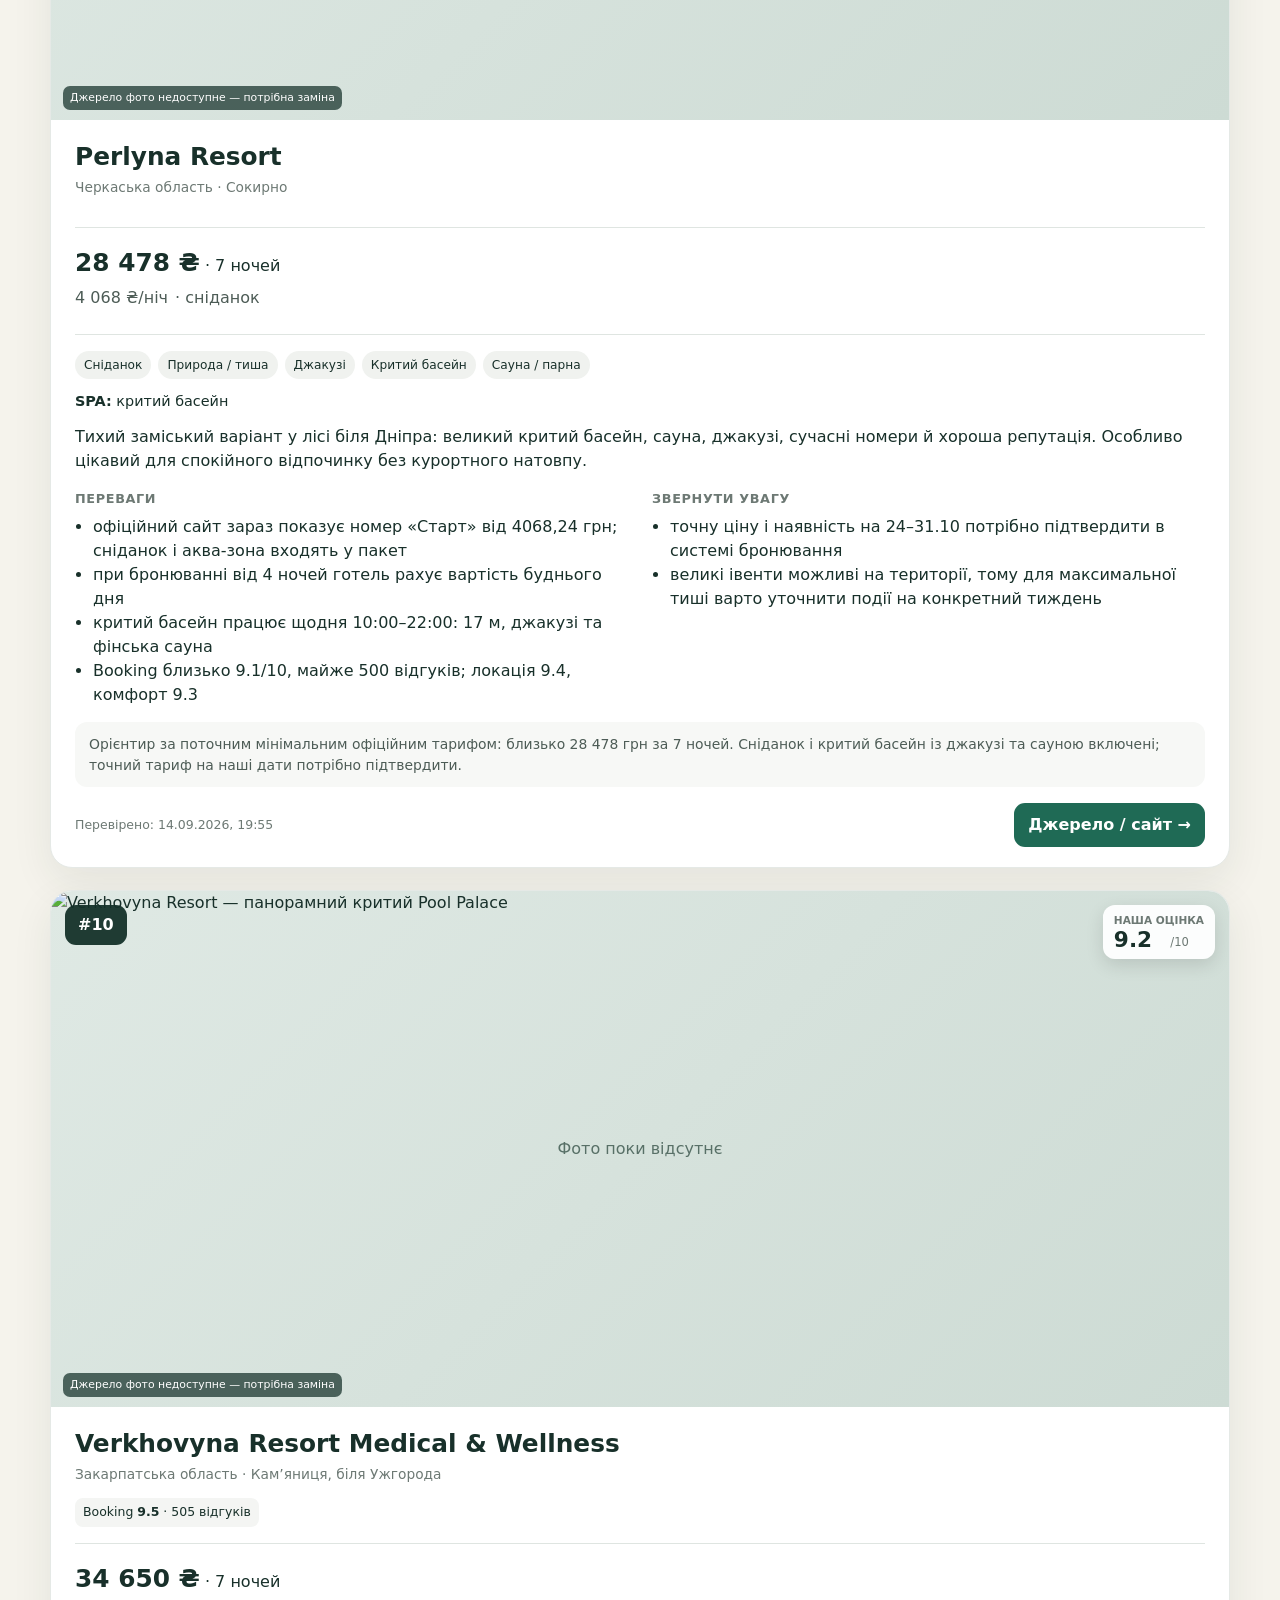
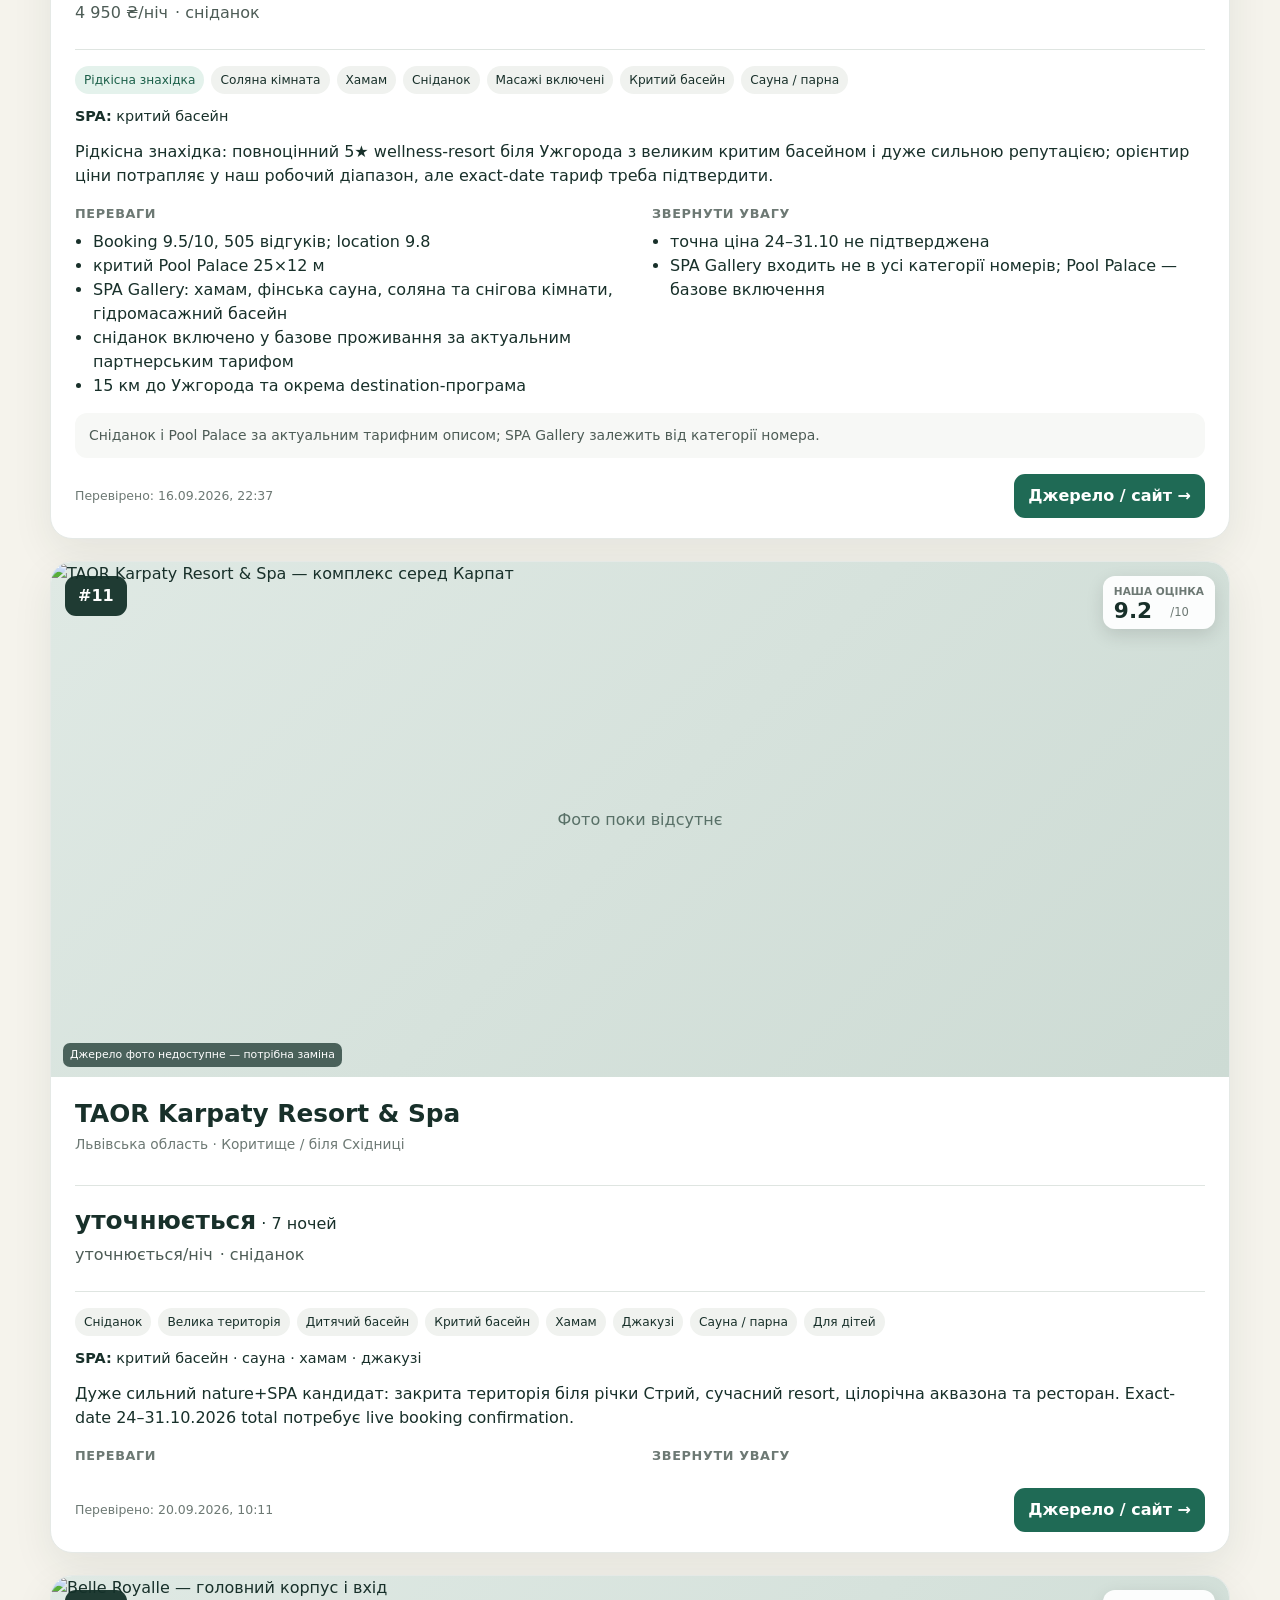
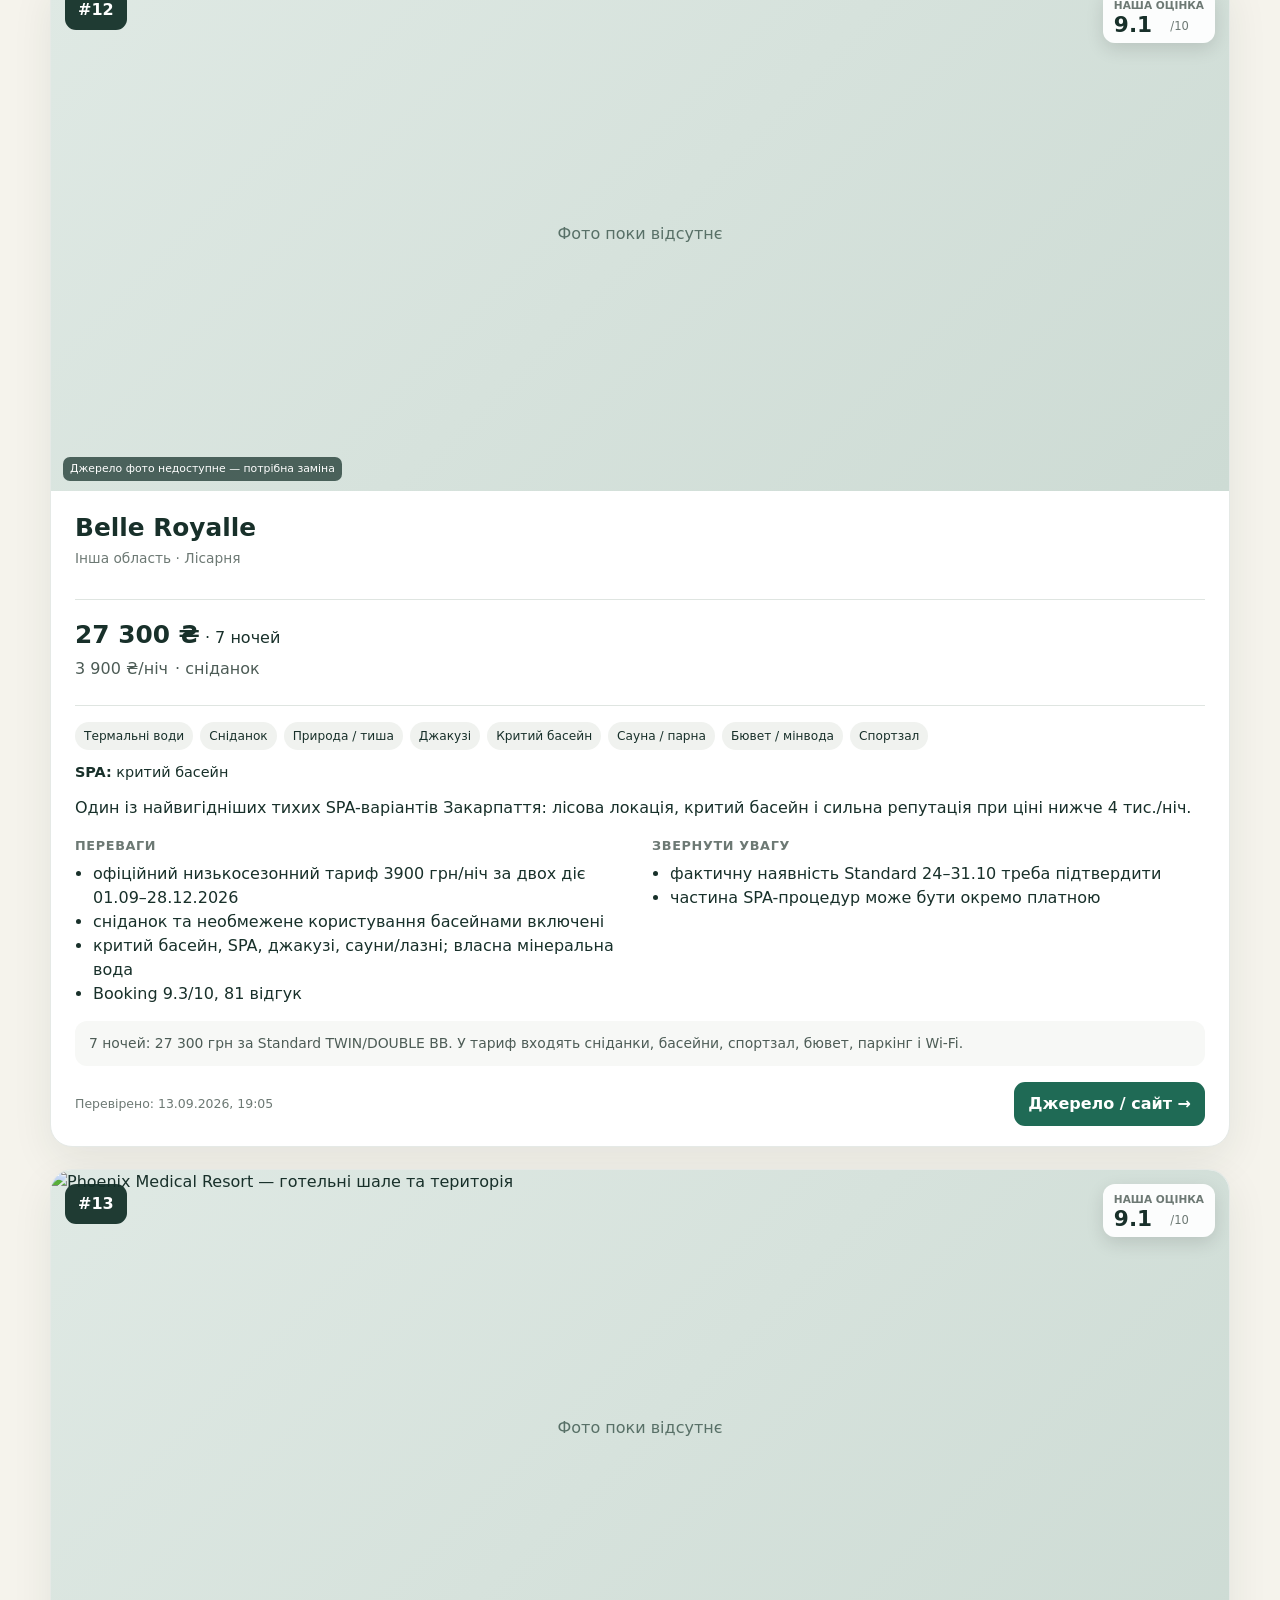
==== commit 9a785d83: "Deploy expanded confirmed feature passports" ====
--- a/index.html
+++ b/index.html
@@ -14,4 +14,4 @@
 <section class="summary" id="summary"></section><section class="grid" id="hotelGrid" aria-live="polite"></section>
 </main>
 <template id="hotelCardTemplate"><article class="hotel-card"><div class="hotel-media"><img class="hotel-photo" alt="" loading="lazy"><div class="photo-fallback">Фото поки відсутнє</div><div class="rank-badge"></div><div class="score-box"><span>Наша оцінка</span><strong class="score"></strong><small>/10</small></div><span class="photo-source"></span></div><div class="card-body"><div class="card-head"><div><h2 class="hotel-name"></h2><p class="location"></p><div class="map-row"></div></div></div><div class="reputation"></div><div class="price-main"><div><strong class="week-price"></strong><span> · 7 ночей</span></div><div class="price-sub"><span class="night-price"></span><span class="meal-main"></span><span class="value-badge" hidden>Ціна / якість</span></div><div class="tariff-alternatives"></div></div><div class="chips"></div><div class="spa-line"></div><div class="child-info" hidden></div><p class="verdict"></p><div class="columns"><div><h3>Переваги</h3><ul class="pros"></ul></div><div><h3>Звернути увагу</h3><ul class="cons"></ul></div></div><div class="details"></div><div class="card-foot"><span class="checked"></span><a class="hotel-link" target="_blank" rel="noopener noreferrer">Джерело / сайт →</a></div></div></article></template>
-<footer class="wrap footer"><p>Наша оцінка — комплексна оцінка саме для цієї поїздки. Незалежні рейтинги, ціна, SPA, харчування та умови перевіряються за доступними джерелами; невідоме не прирівнюється до «немає».</p></footer><script type="module" src="app-entry.js?v=20260920-childchips-photo2"></script></body></html>+<footer class="wrap footer"><p>Наша оцінка — комплексна оцінка саме для цієї поїздки. Незалежні рейтинги, ціна, SPA, харчування та умови перевіряються за доступними джерелами; невідоме не прирівнюється до «немає».</p></footer><script type="module" src="app-entry.js?v=20260920-chip-vocab3"></script></body></html>
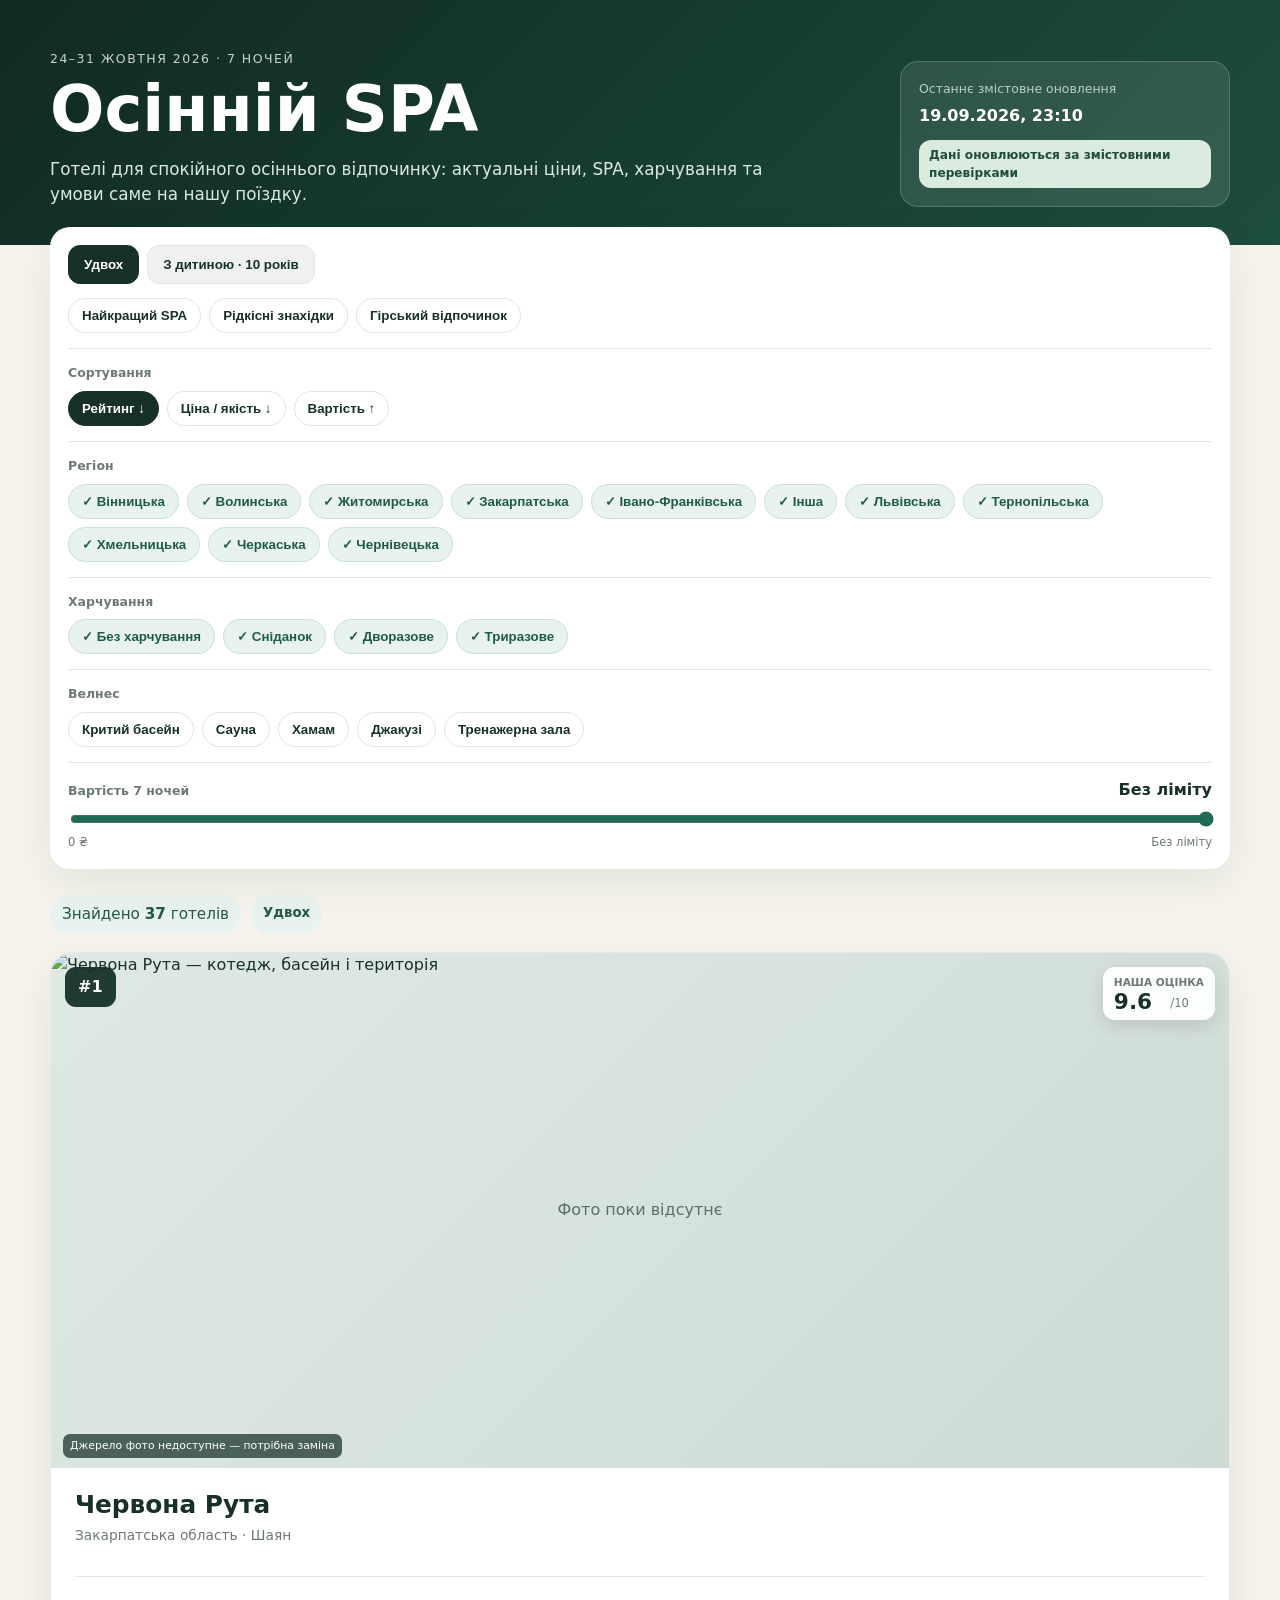
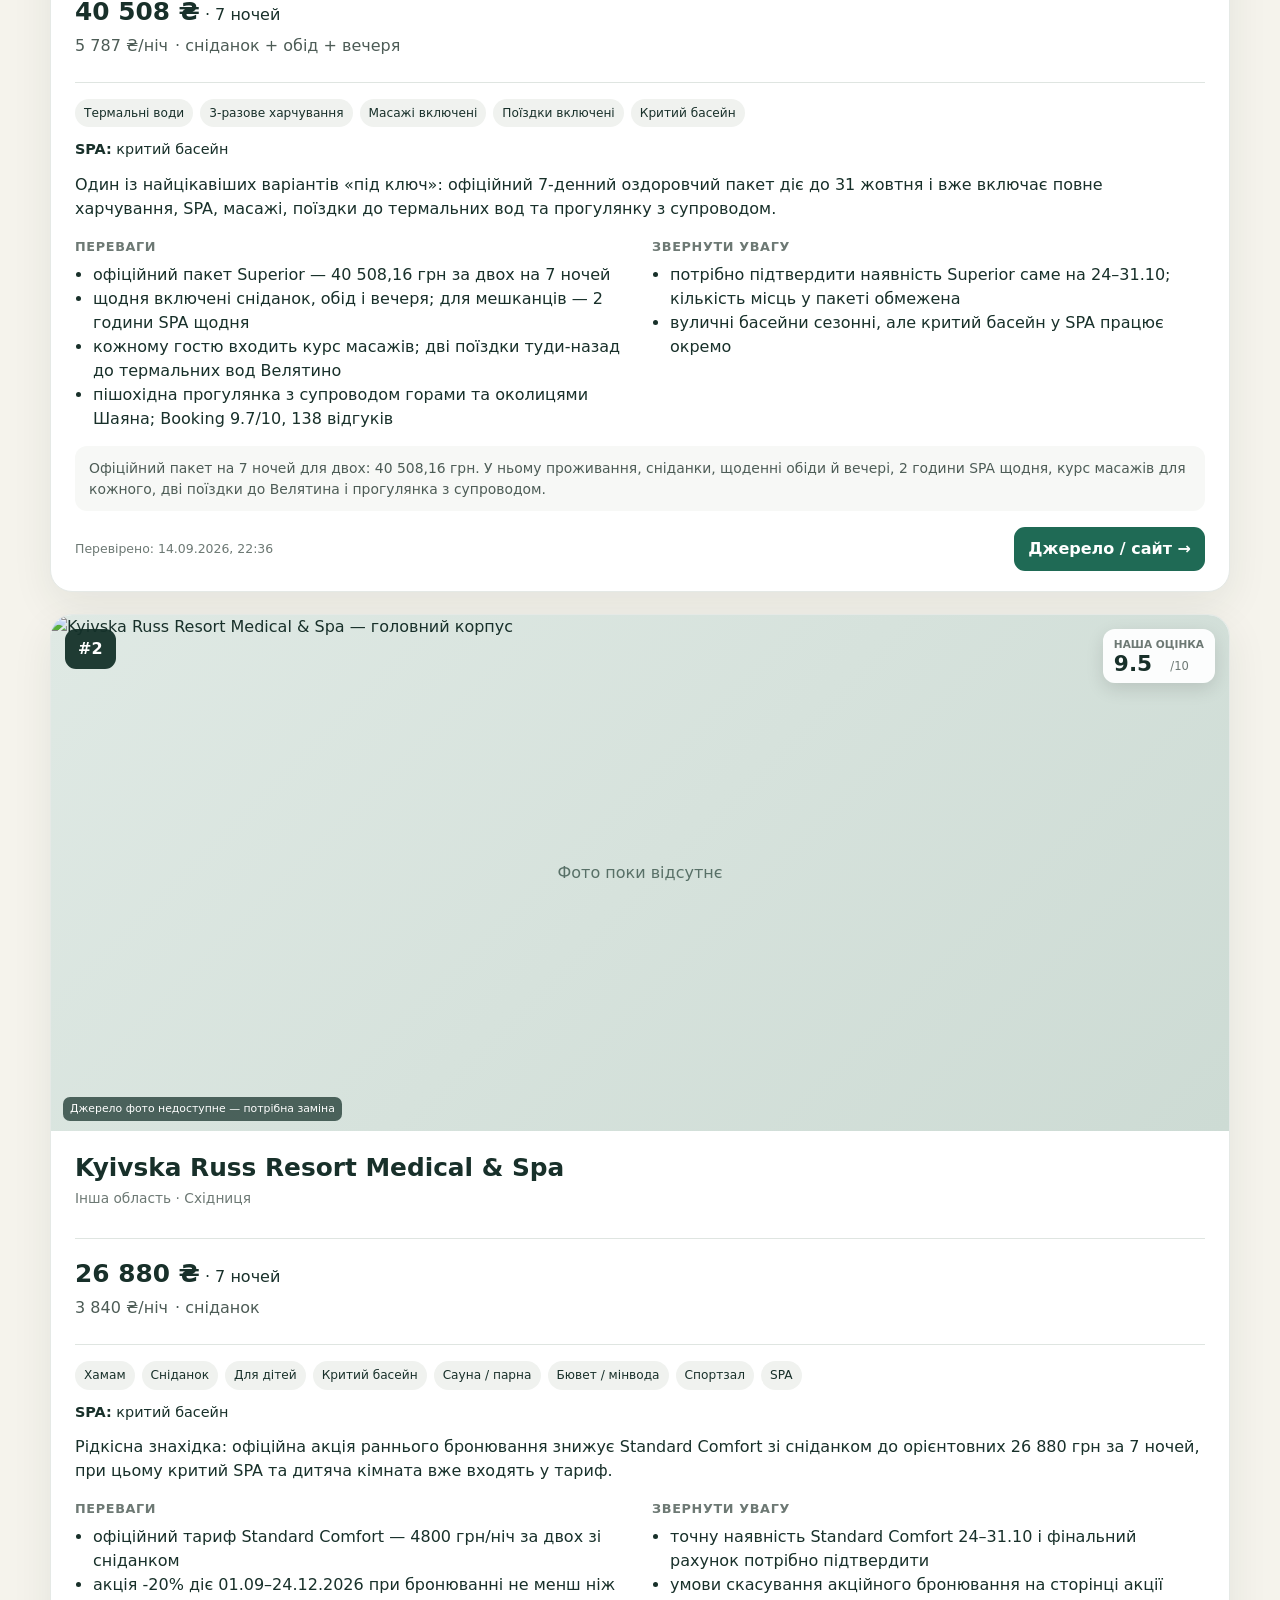
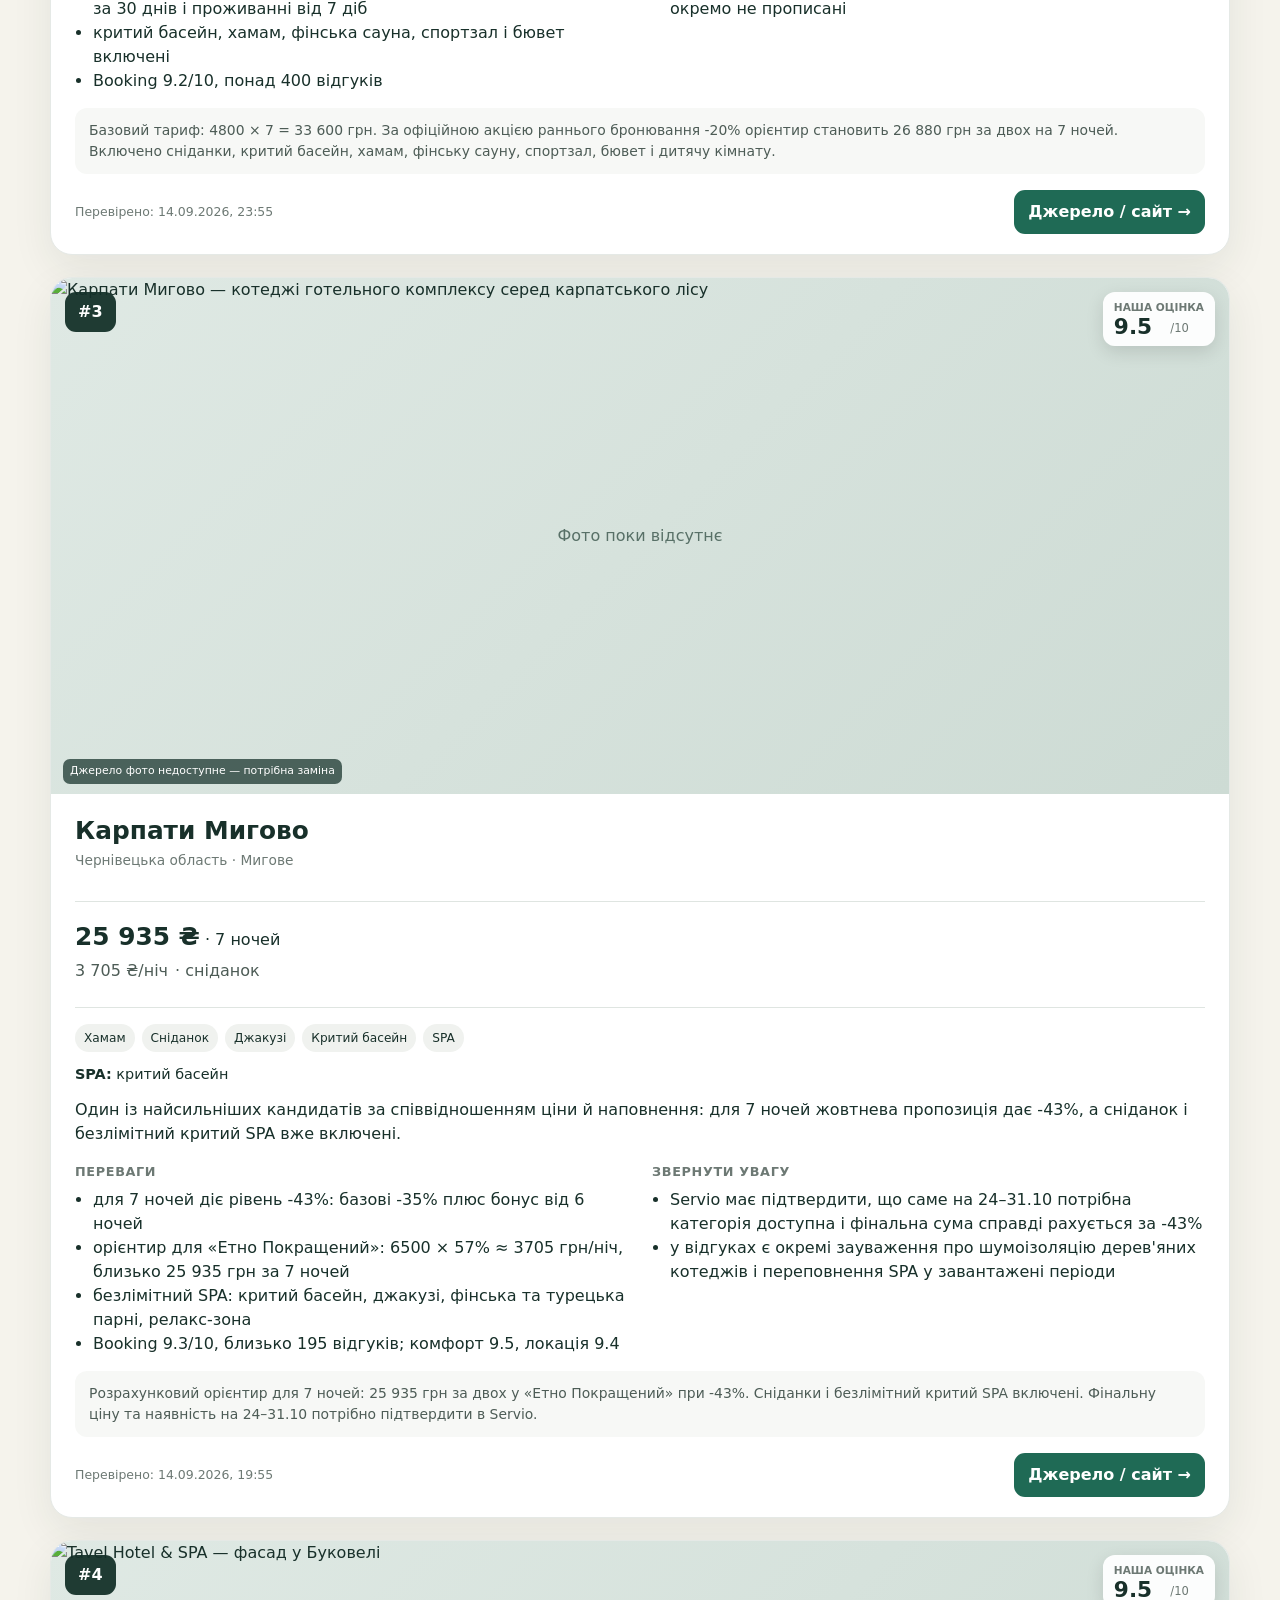
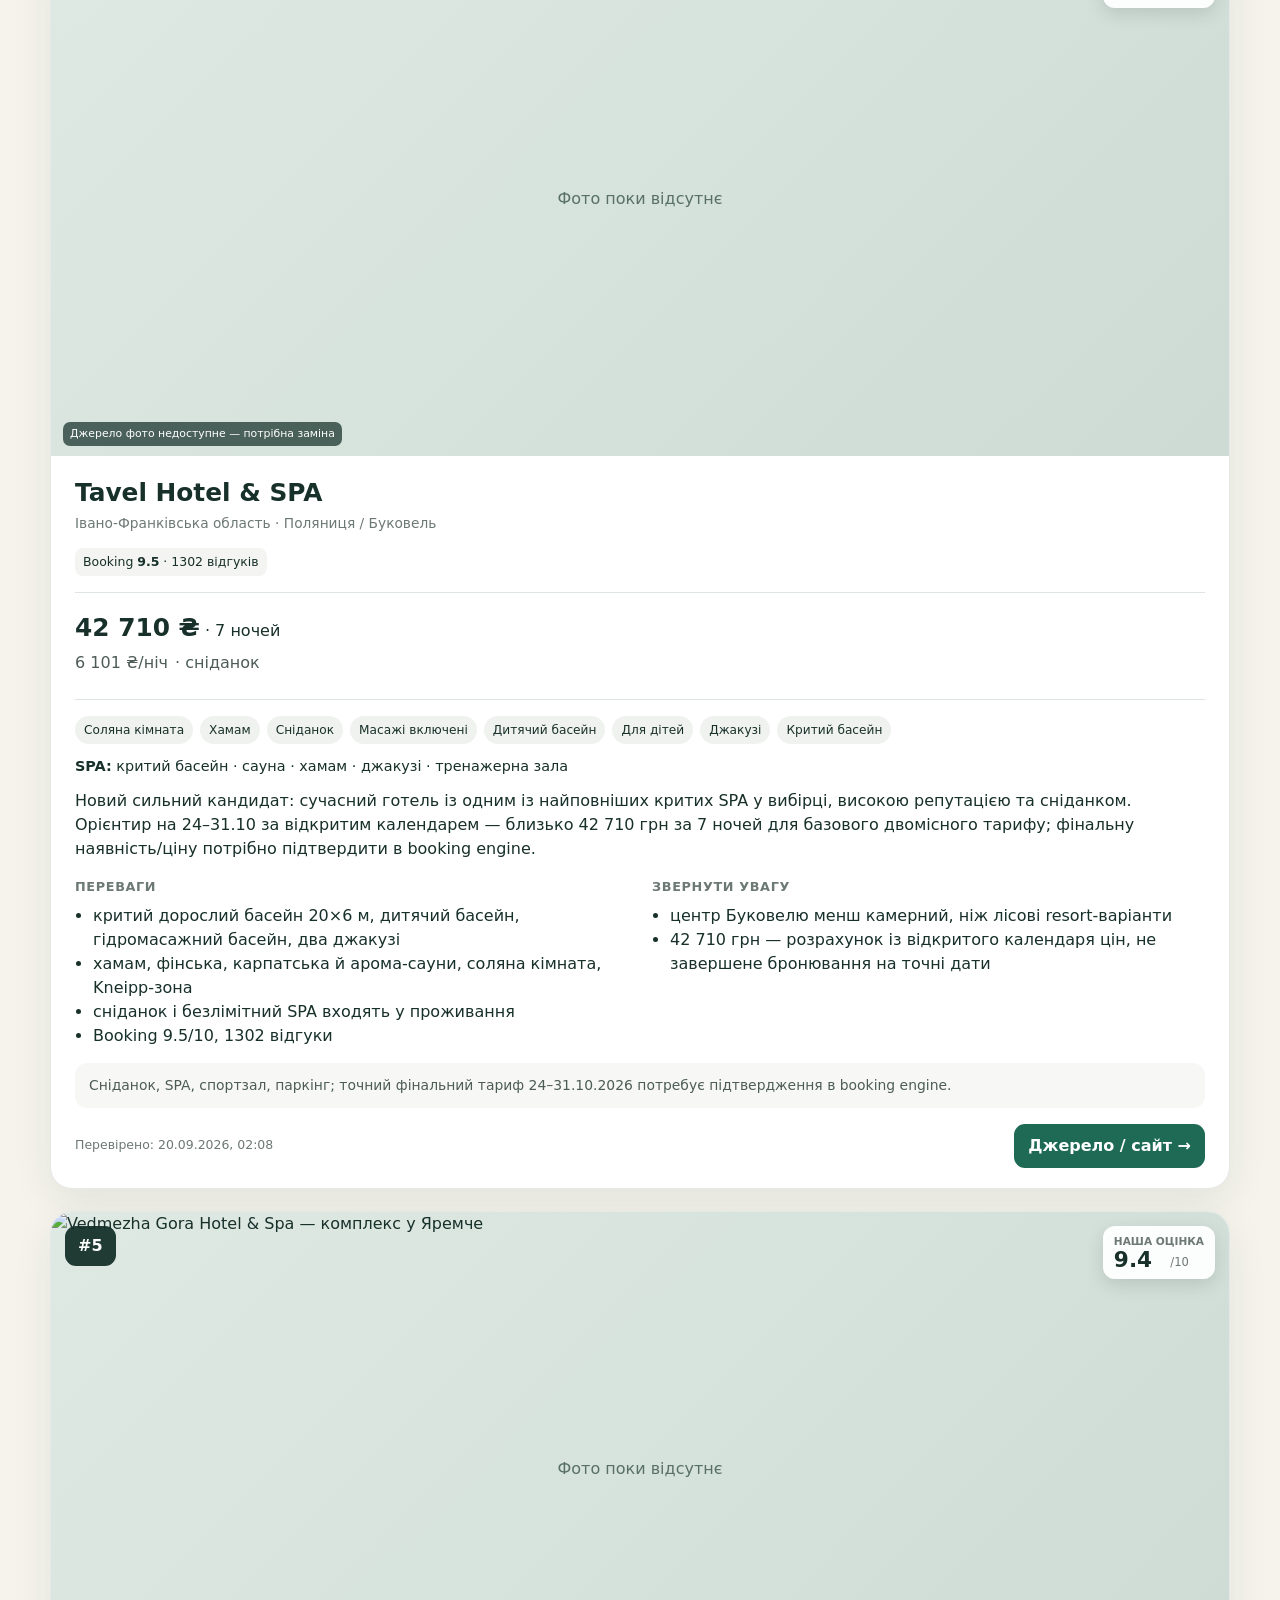
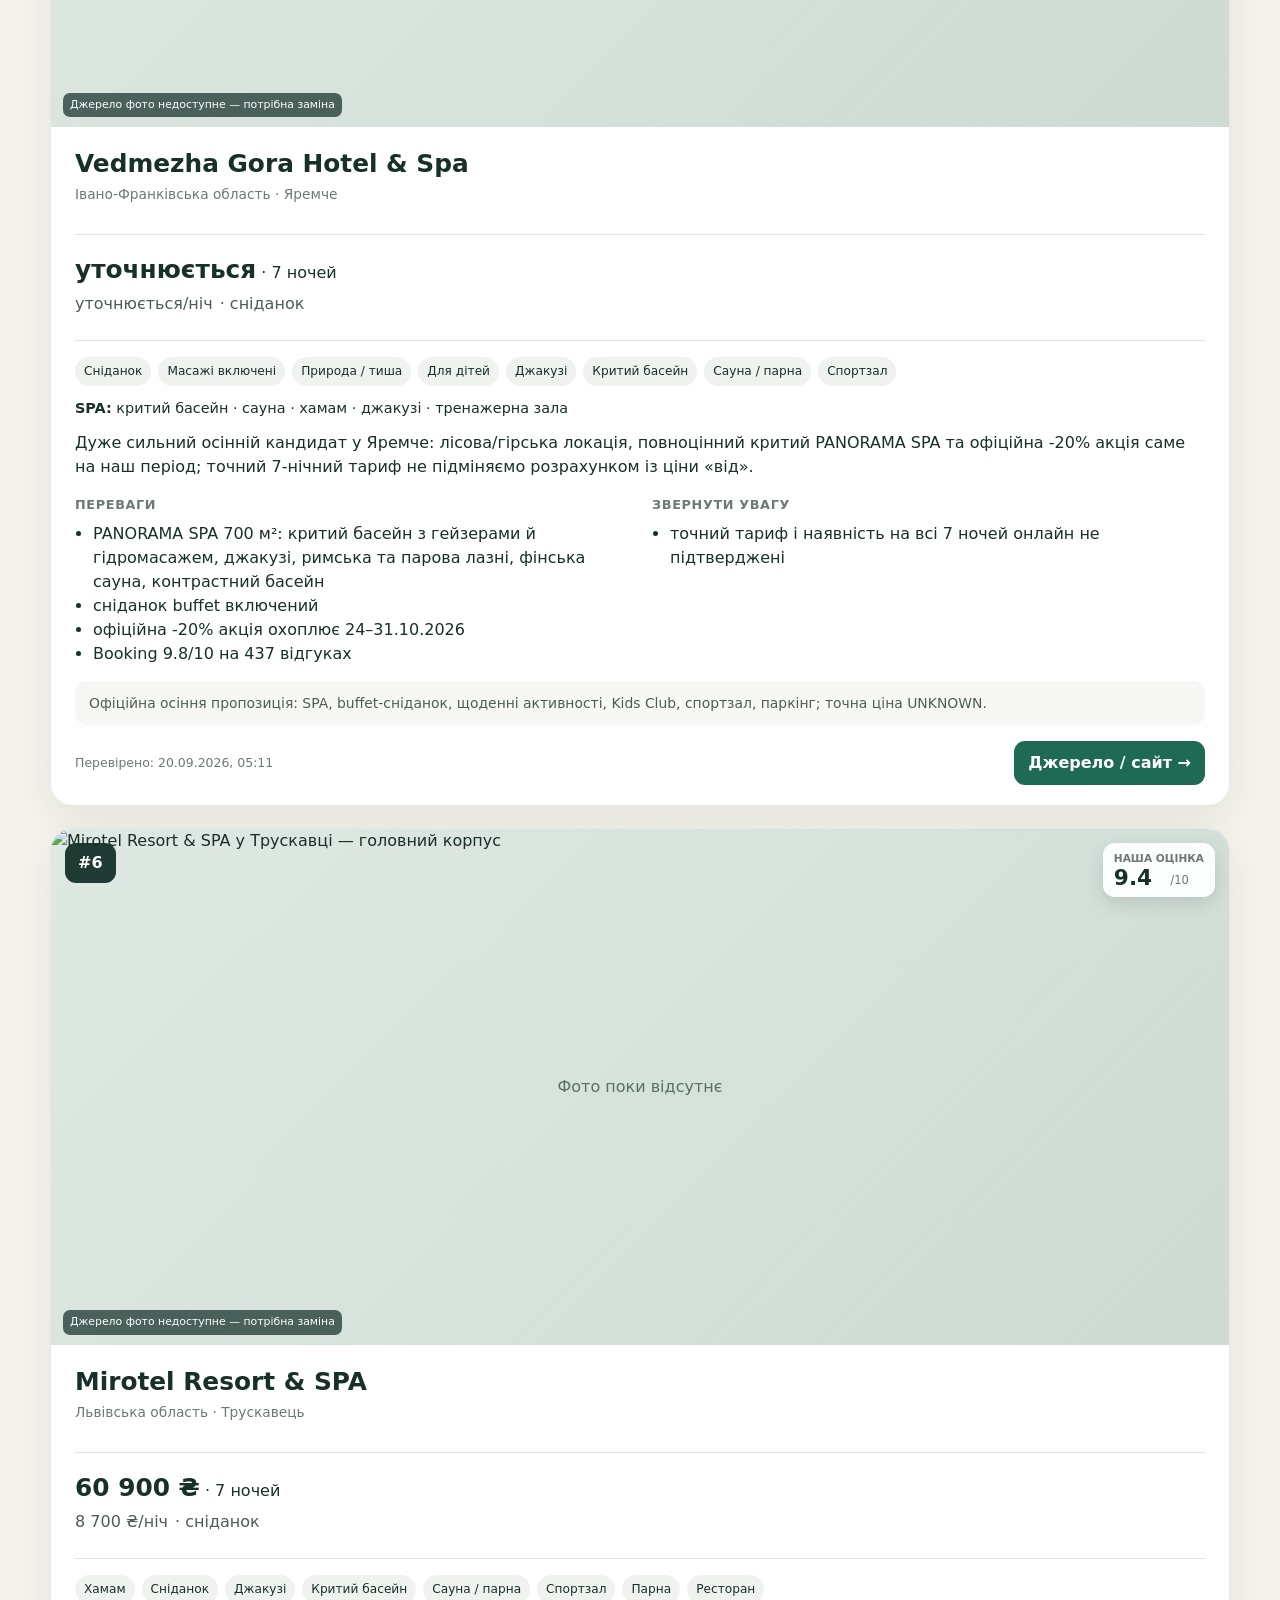
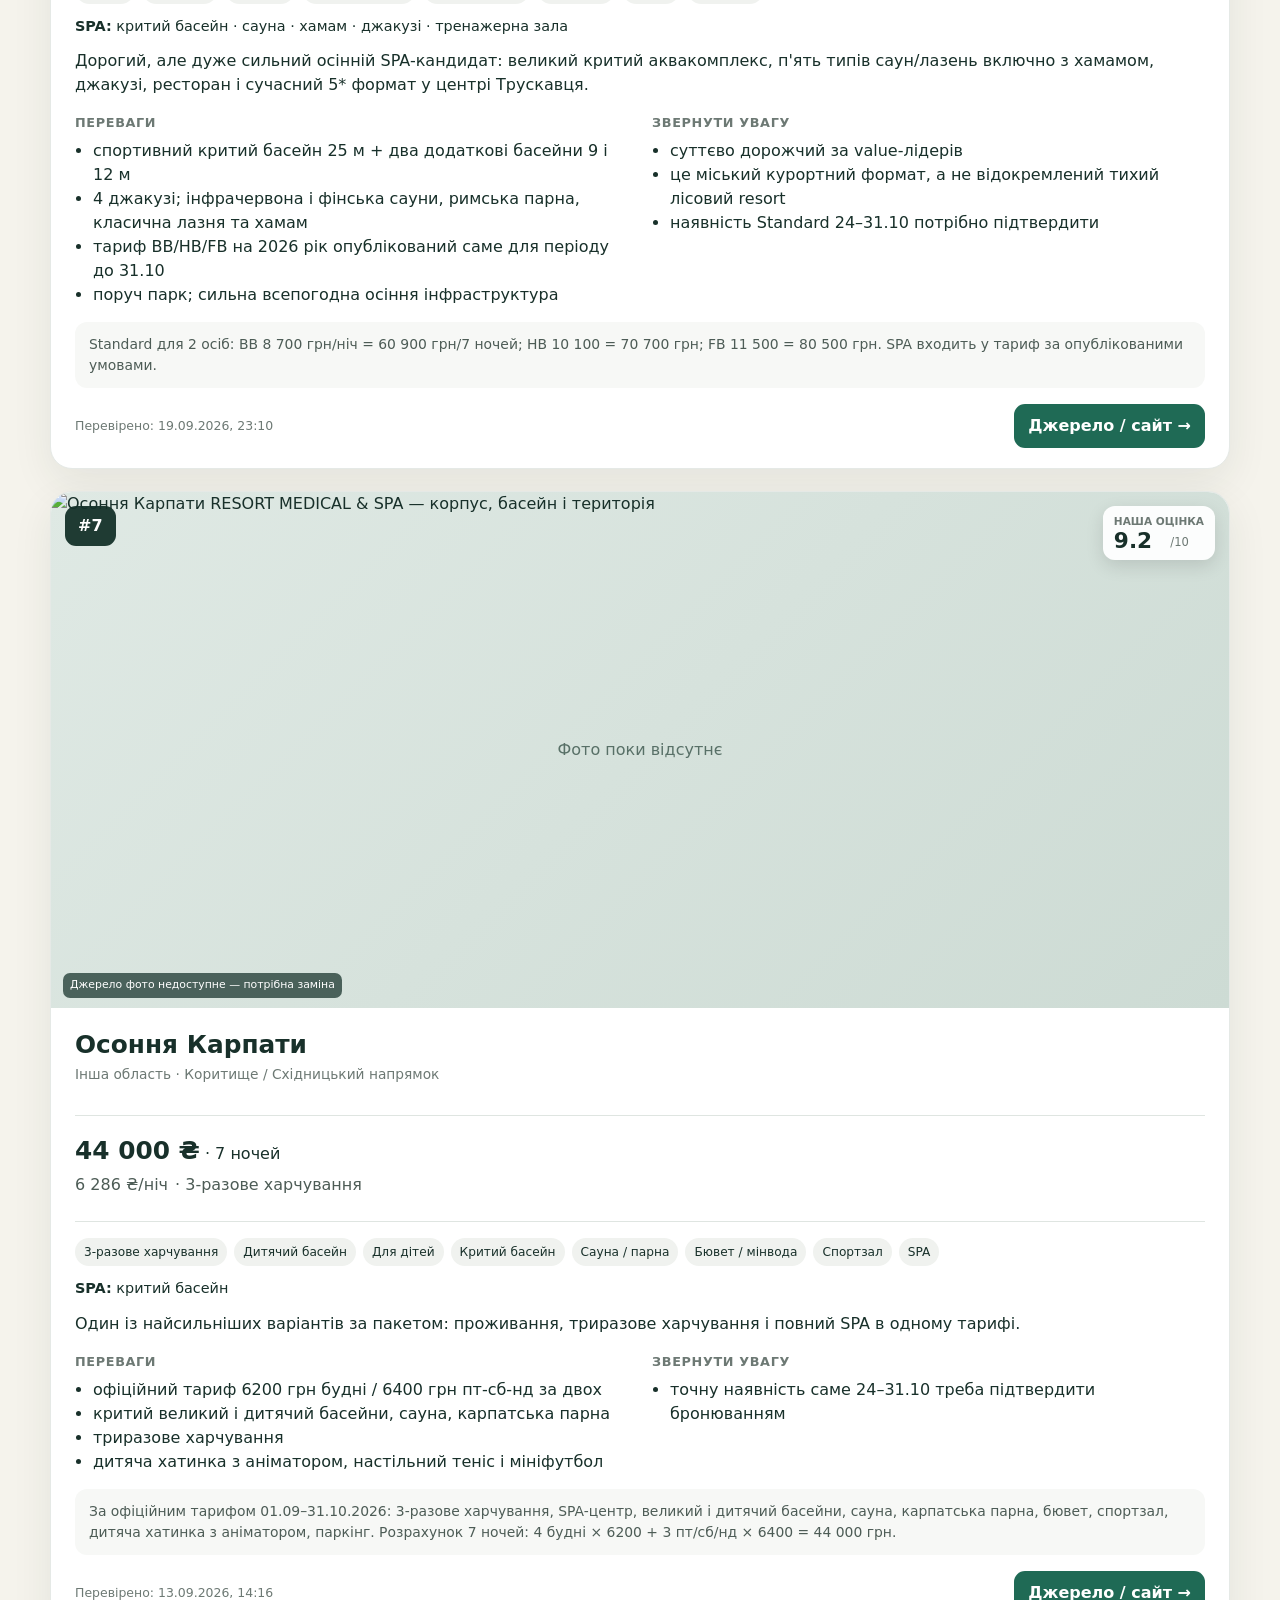
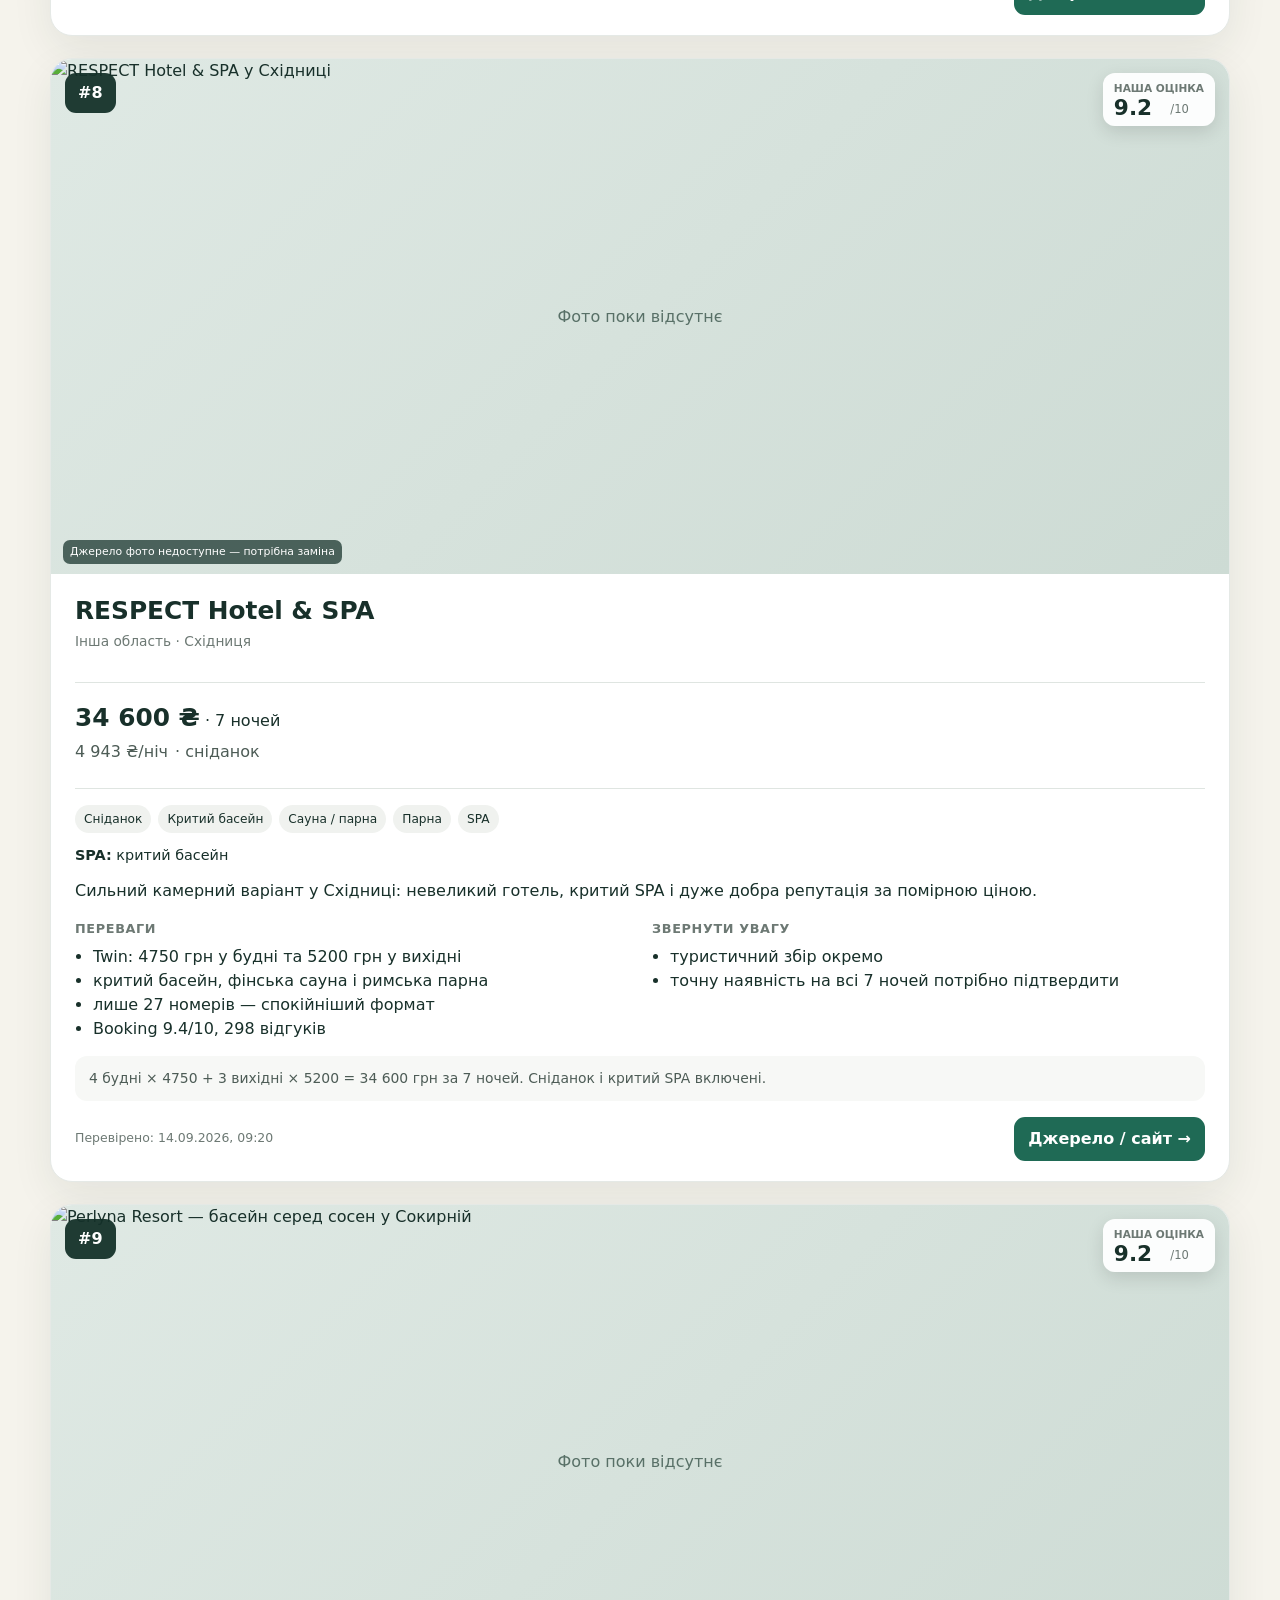
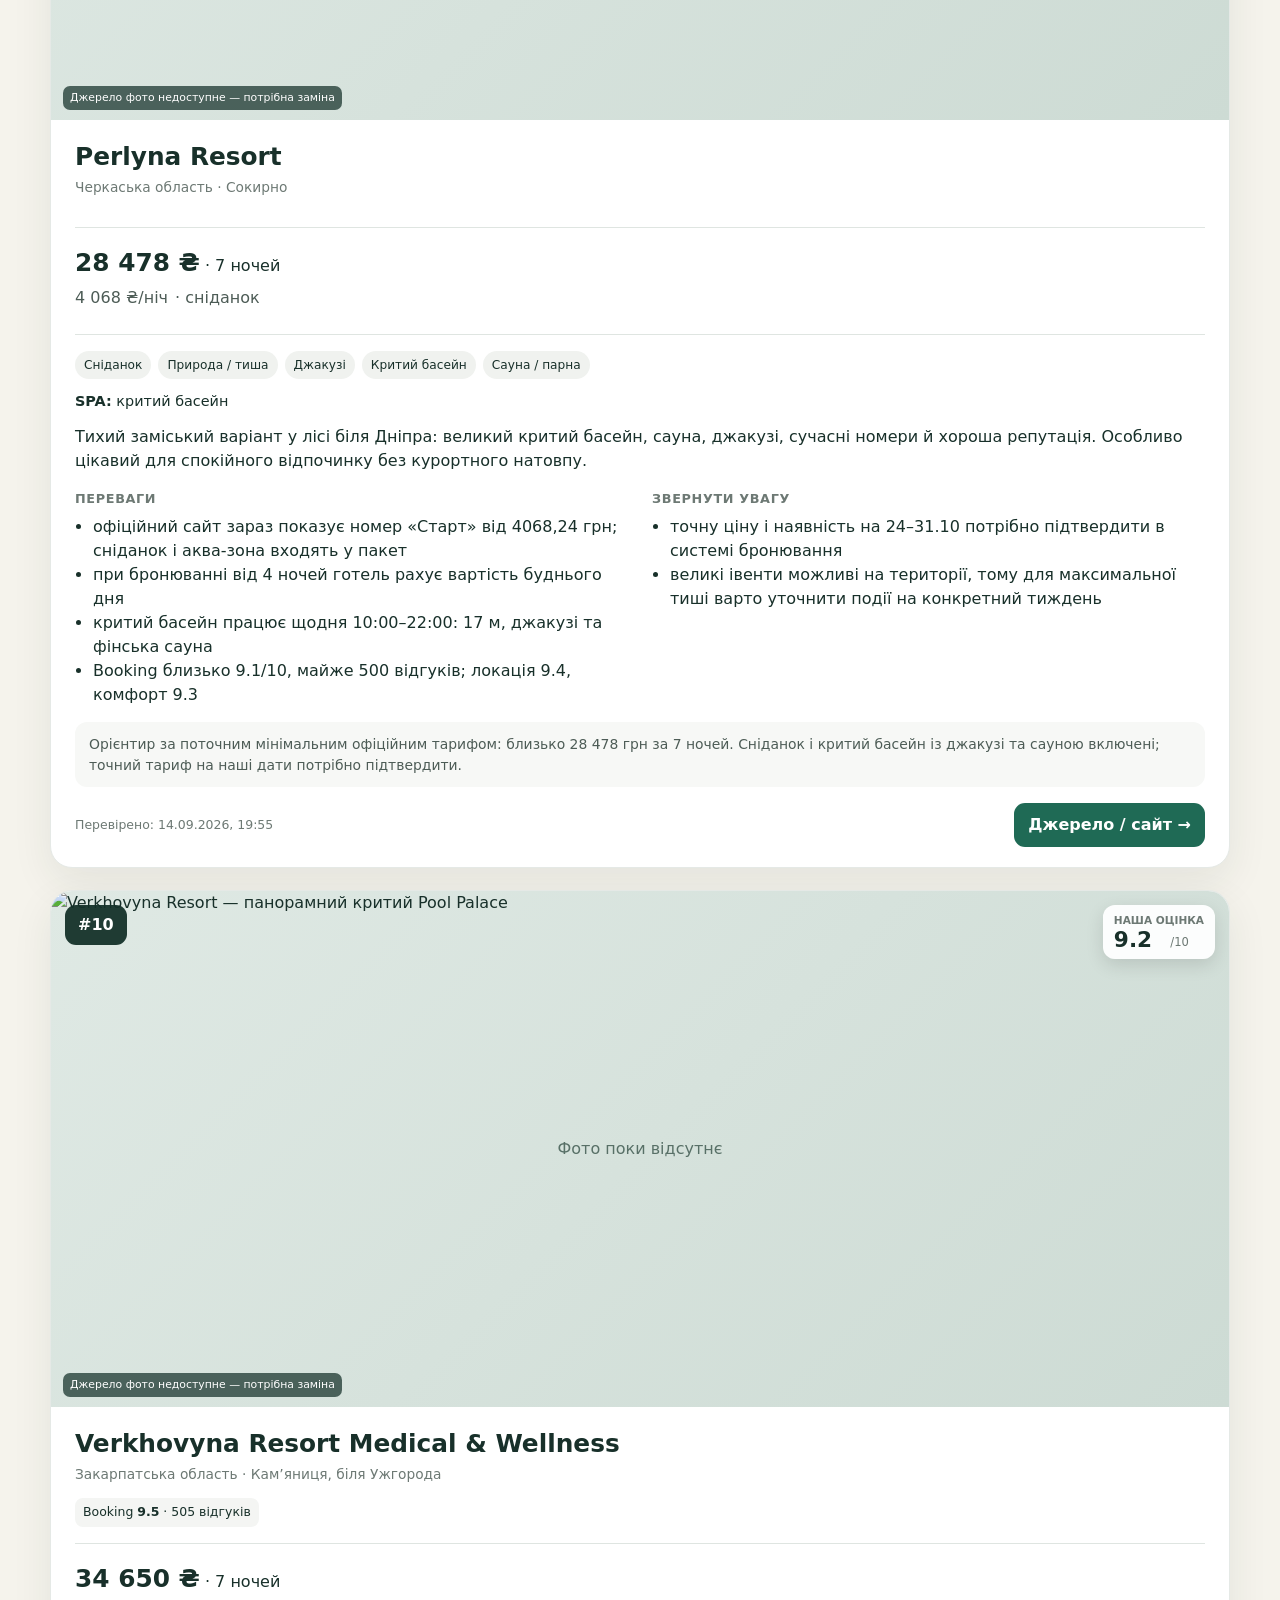
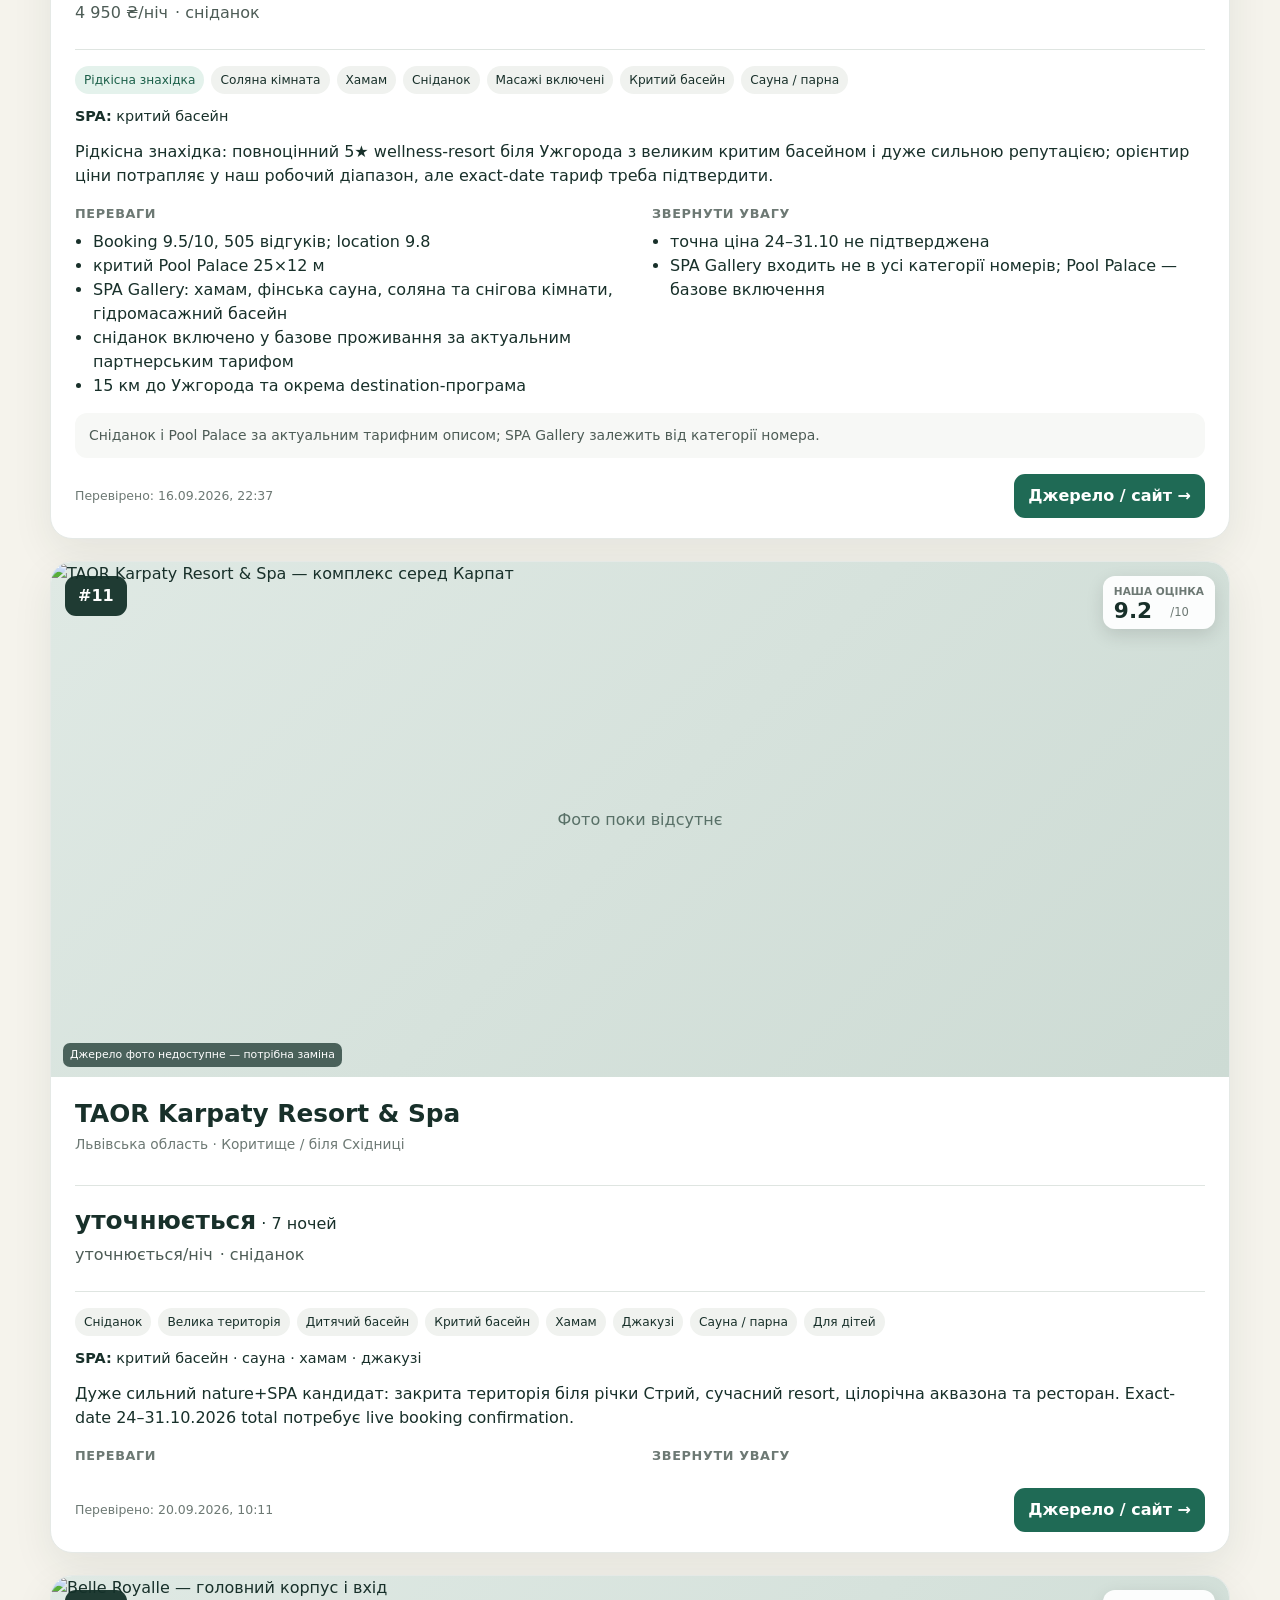
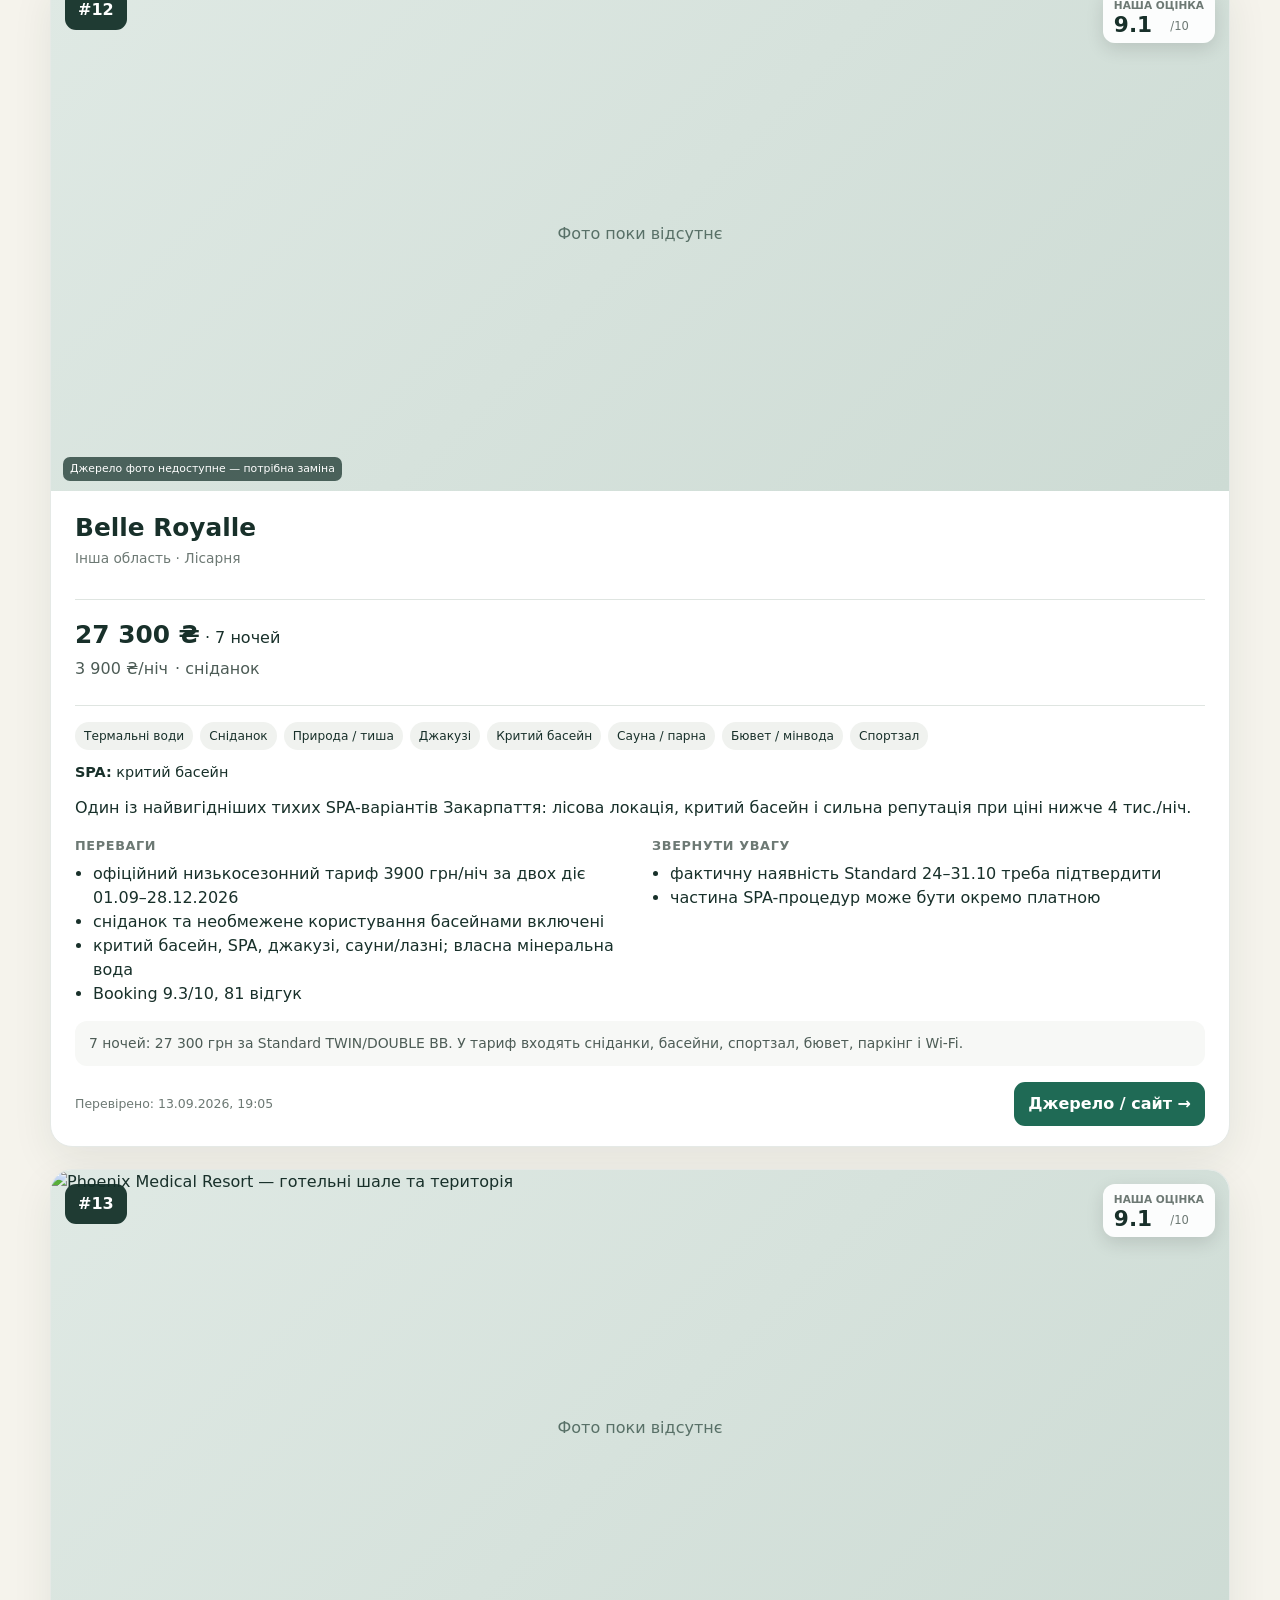
==== commit 5a164eca: "Deploy feature passport iteration 4" ====
--- a/index.html
+++ b/index.html
@@ -14,4 +14,4 @@
 <section class="summary" id="summary"></section><section class="grid" id="hotelGrid" aria-live="polite"></section>
 </main>
 <template id="hotelCardTemplate"><article class="hotel-card"><div class="hotel-media"><img class="hotel-photo" alt="" loading="lazy"><div class="photo-fallback">Фото поки відсутнє</div><div class="rank-badge"></div><div class="score-box"><span>Наша оцінка</span><strong class="score"></strong><small>/10</small></div><span class="photo-source"></span></div><div class="card-body"><div class="card-head"><div><h2 class="hotel-name"></h2><p class="location"></p><div class="map-row"></div></div></div><div class="reputation"></div><div class="price-main"><div><strong class="week-price"></strong><span> · 7 ночей</span></div><div class="price-sub"><span class="night-price"></span><span class="meal-main"></span><span class="value-badge" hidden>Ціна / якість</span></div><div class="tariff-alternatives"></div></div><div class="chips"></div><div class="spa-line"></div><div class="child-info" hidden></div><p class="verdict"></p><div class="columns"><div><h3>Переваги</h3><ul class="pros"></ul></div><div><h3>Звернути увагу</h3><ul class="cons"></ul></div></div><div class="details"></div><div class="card-foot"><span class="checked"></span><a class="hotel-link" target="_blank" rel="noopener noreferrer">Джерело / сайт →</a></div></div></article></template>
-<footer class="wrap footer"><p>Наша оцінка — комплексна оцінка саме для цієї поїздки. Незалежні рейтинги, ціна, SPA, харчування та умови перевіряються за доступними джерелами; невідоме не прирівнюється до «немає».</p></footer><script type="module" src="app-entry.js?v=20260920-chip-vocab3"></script></body></html>+<footer class="wrap footer"><p>Наша оцінка — комплексна оцінка саме для цієї поїздки. Незалежні рейтинги, ціна, SPA, харчування та умови перевіряються за доступними джерелами; невідоме не прирівнюється до «немає».</p></footer><script type="module" src="app-entry.js?v=20260920-chip-vocab4"></script></body></html>
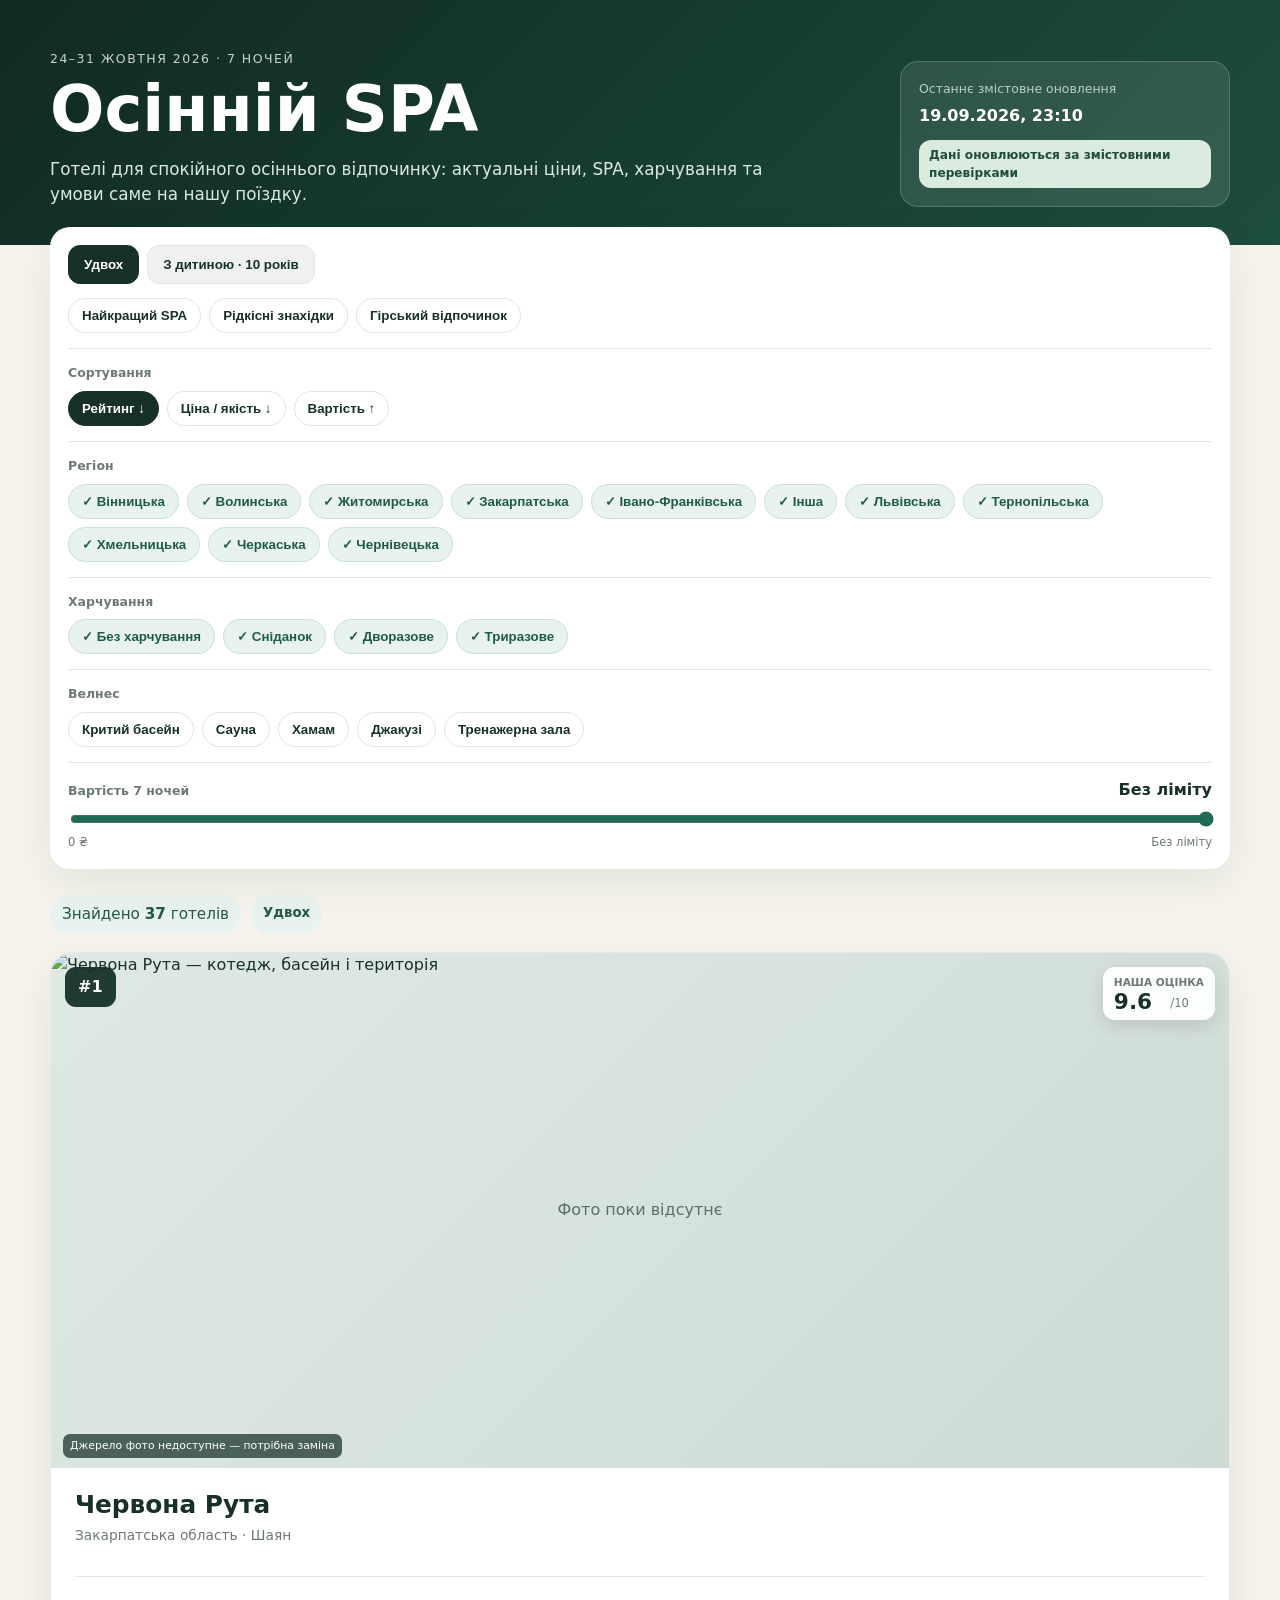
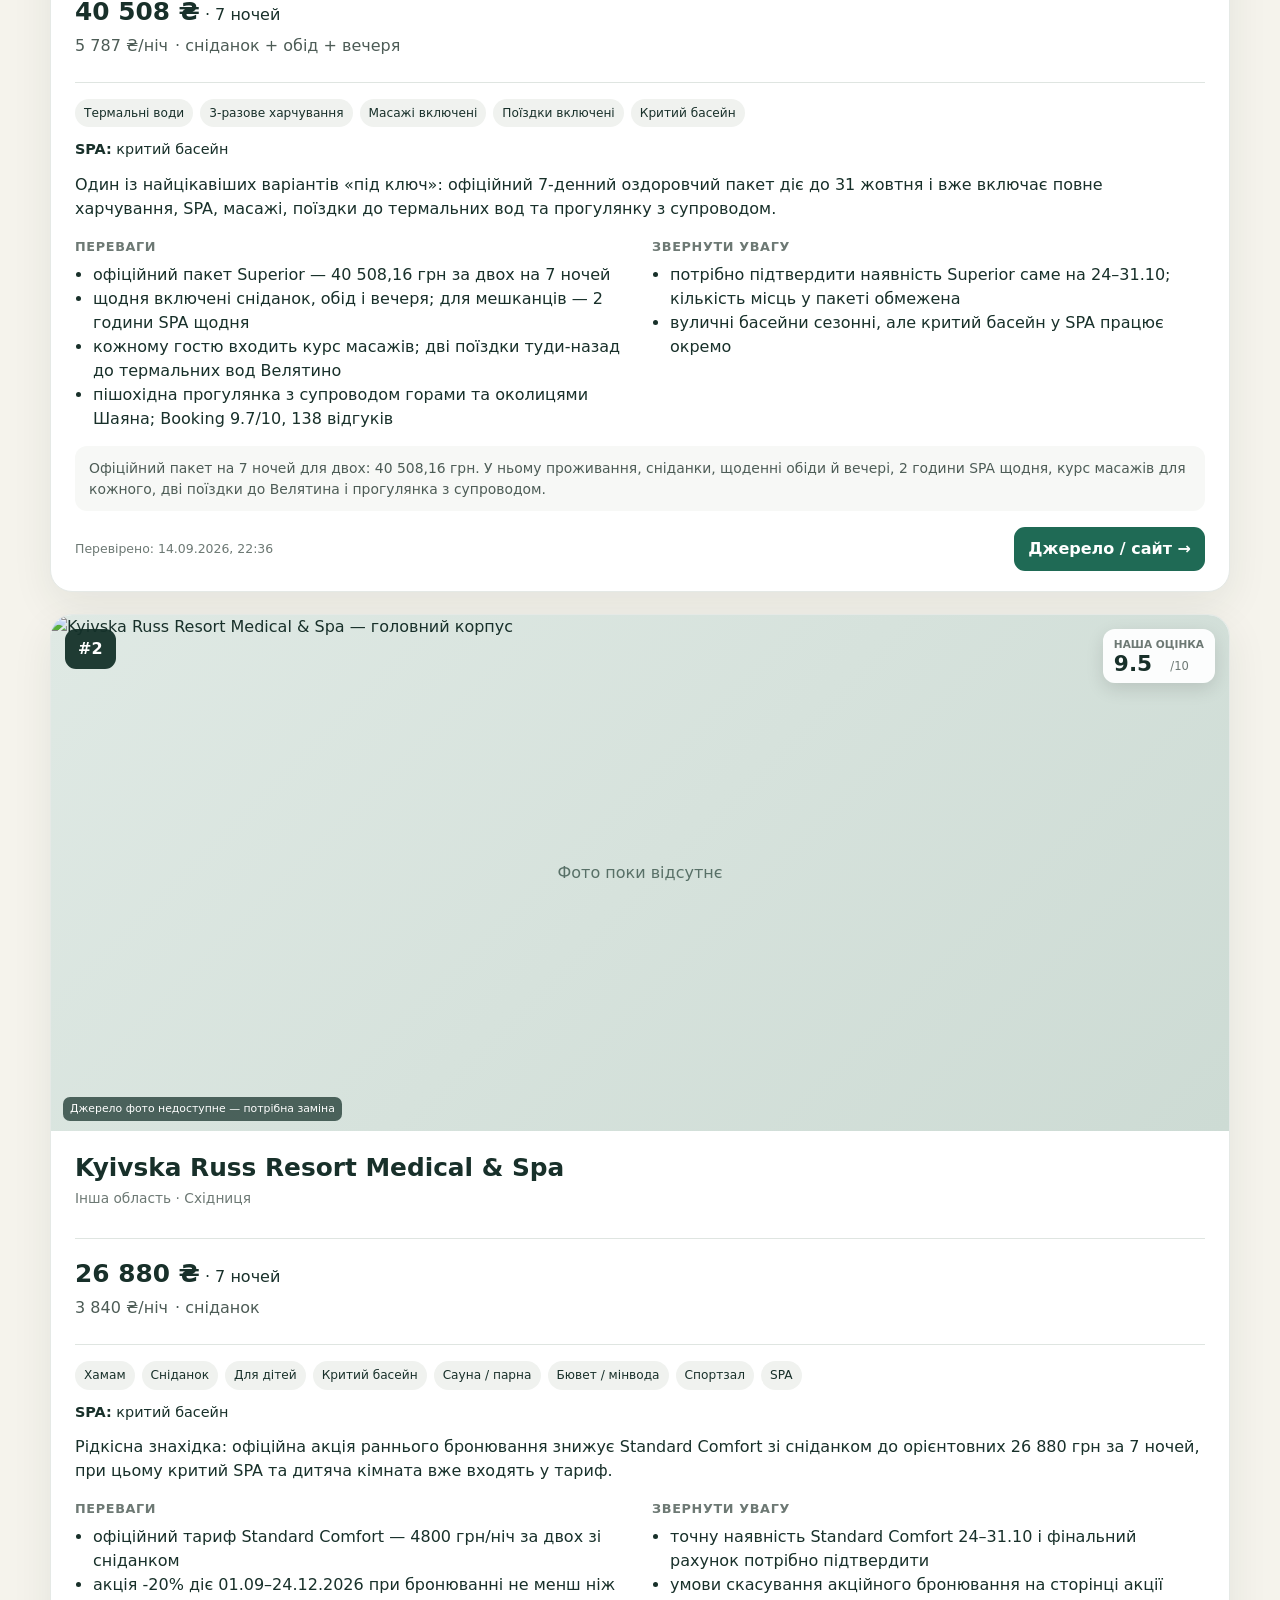
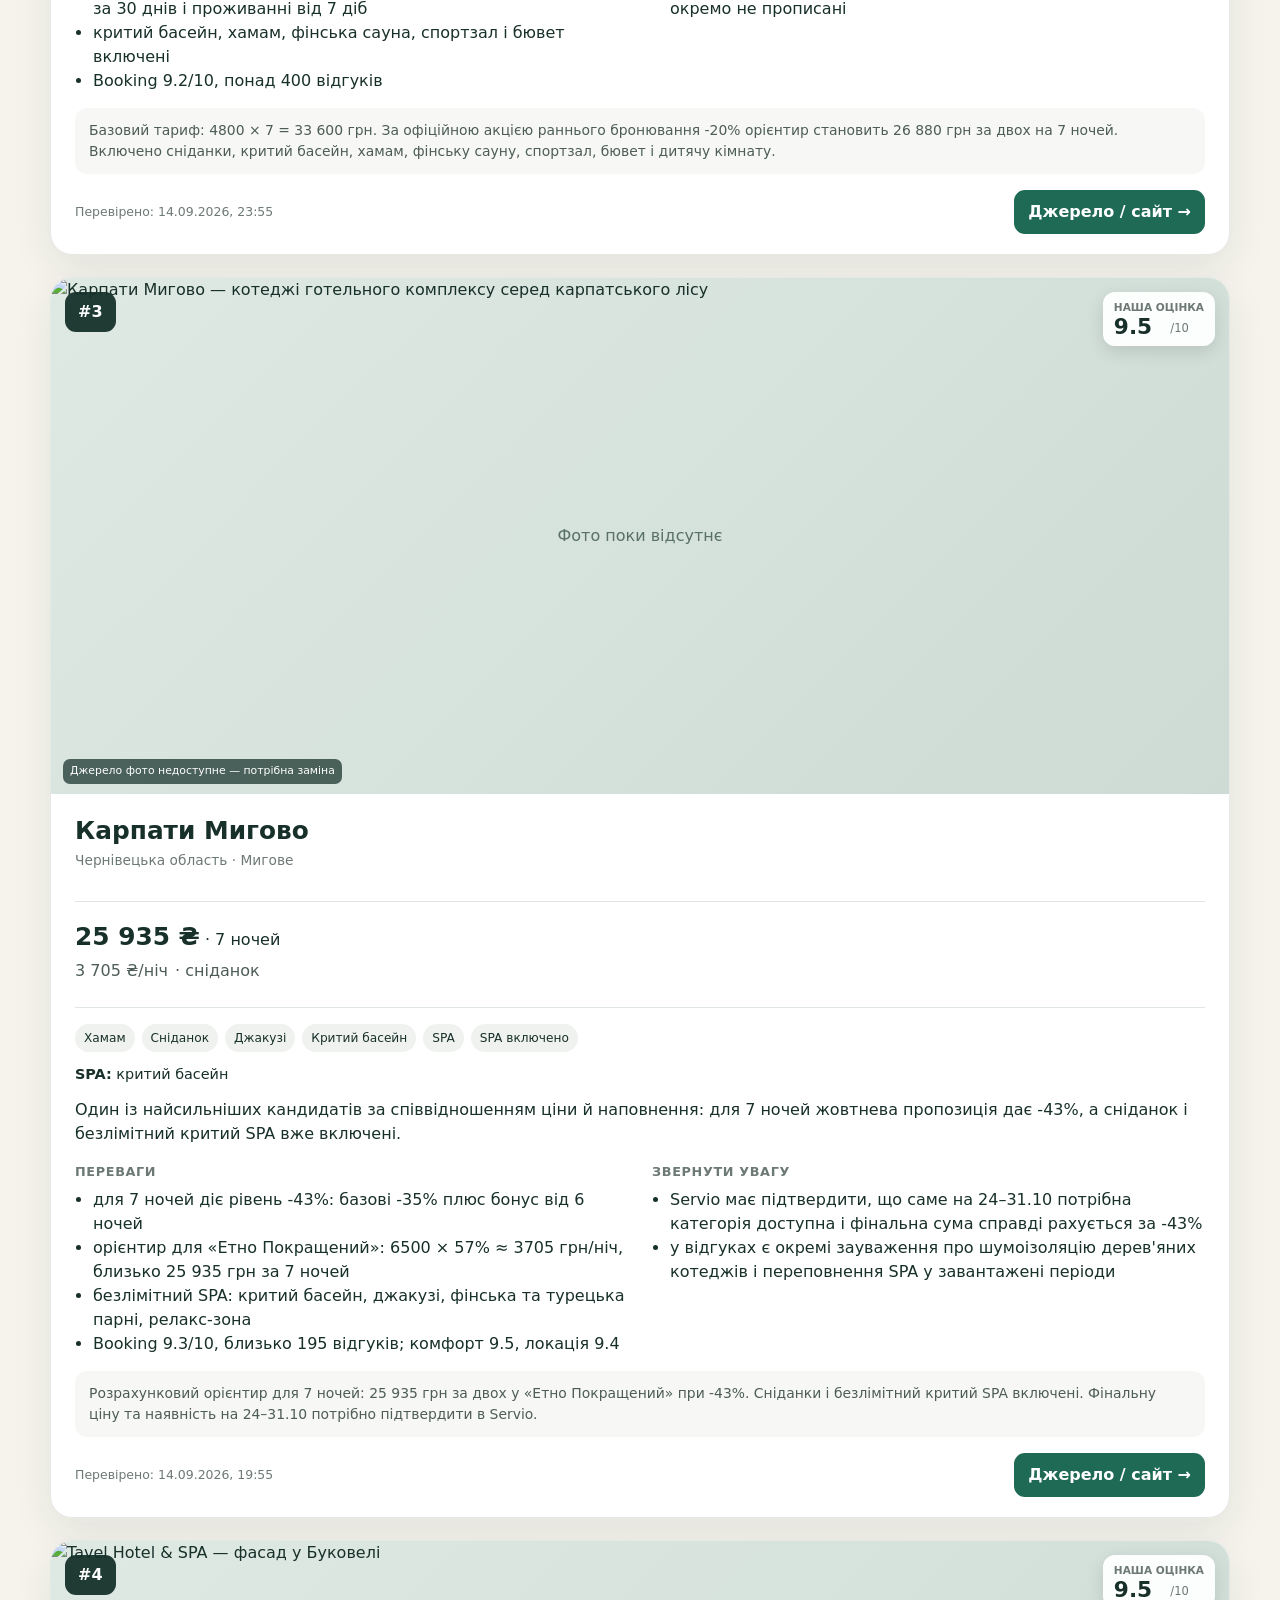
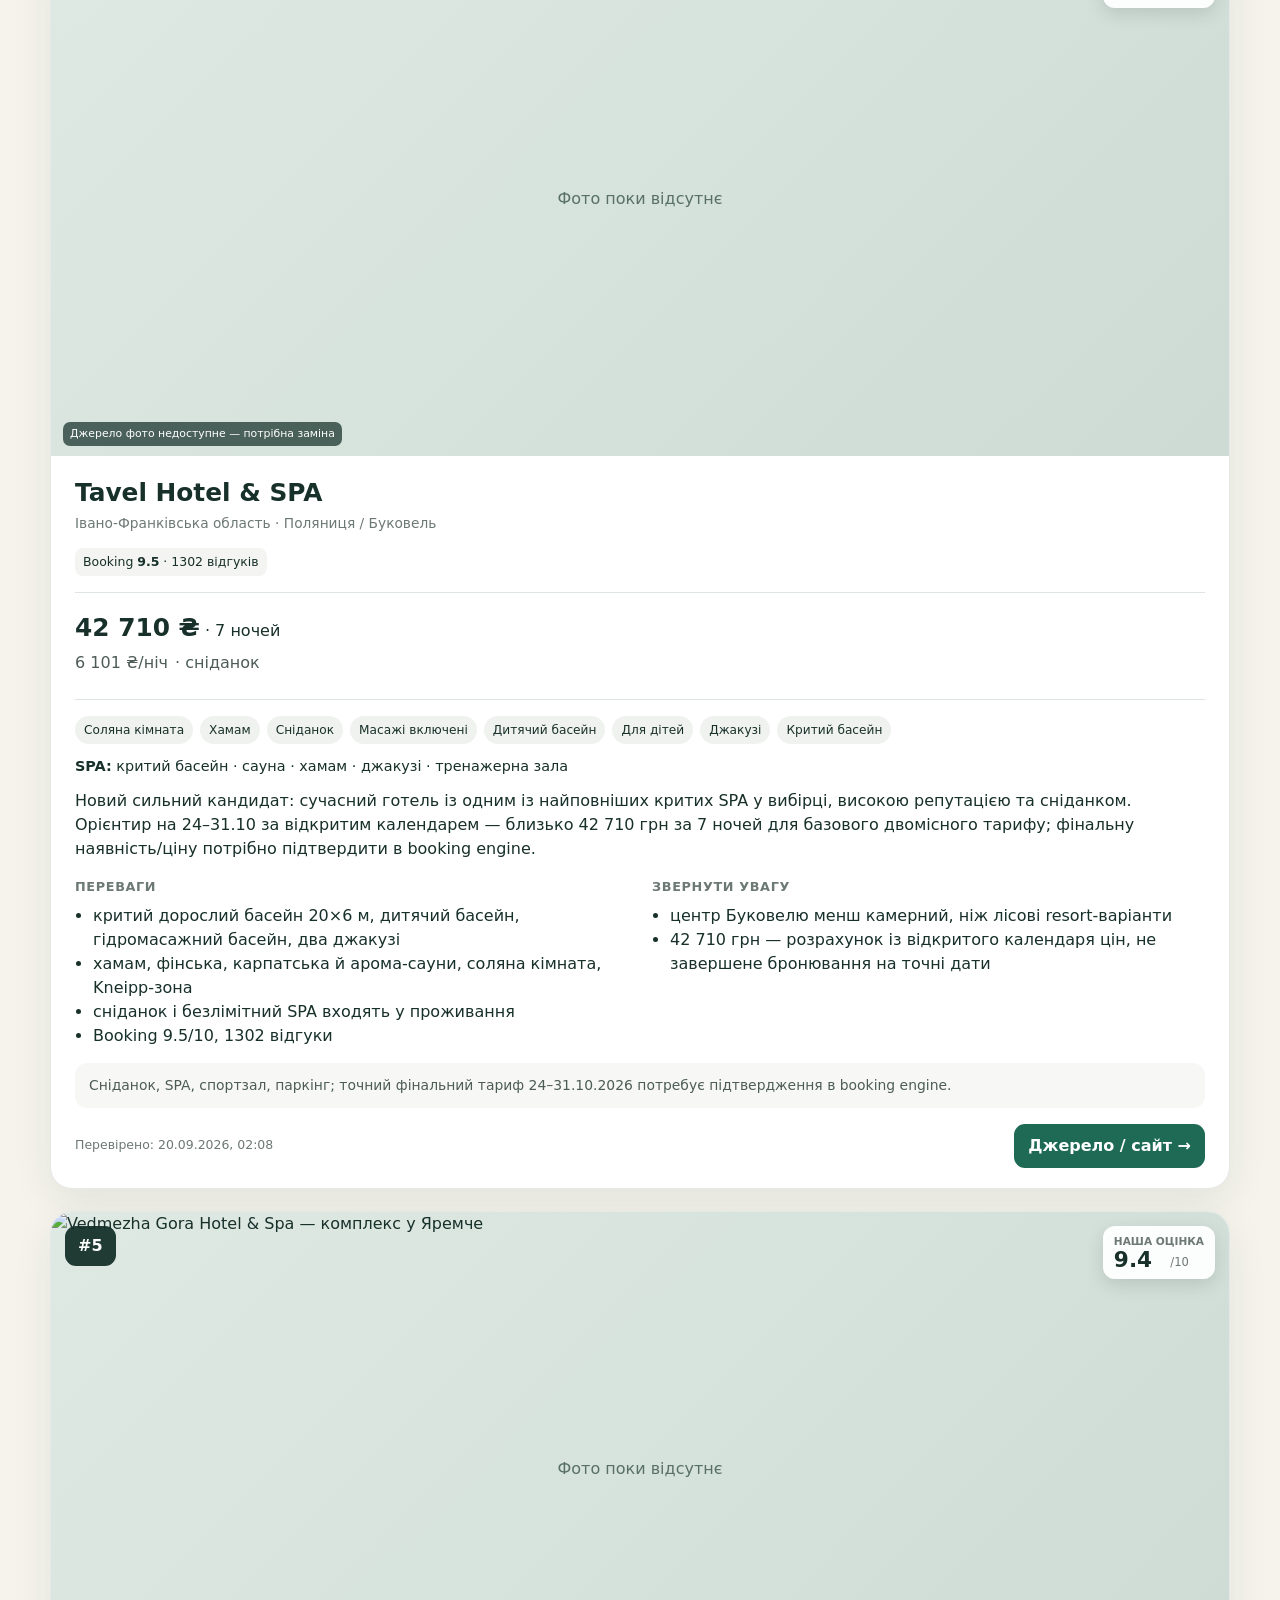
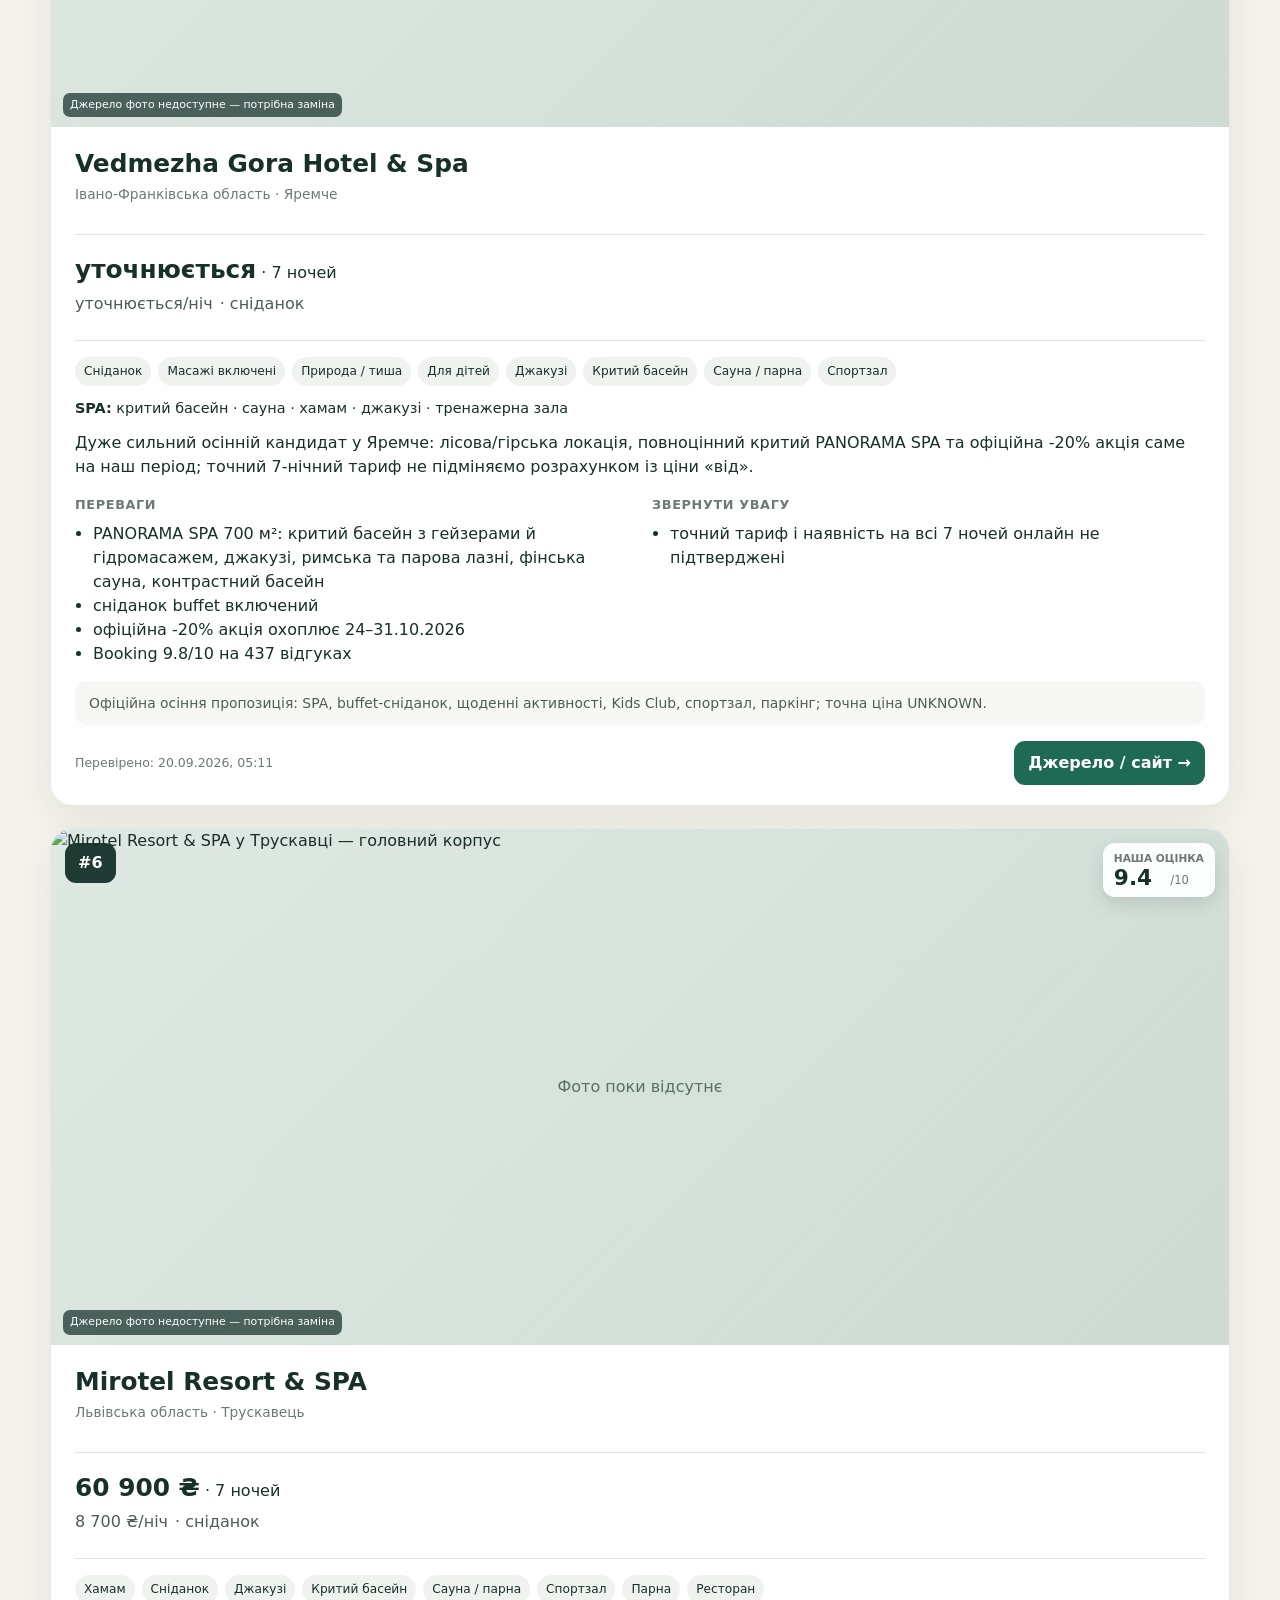
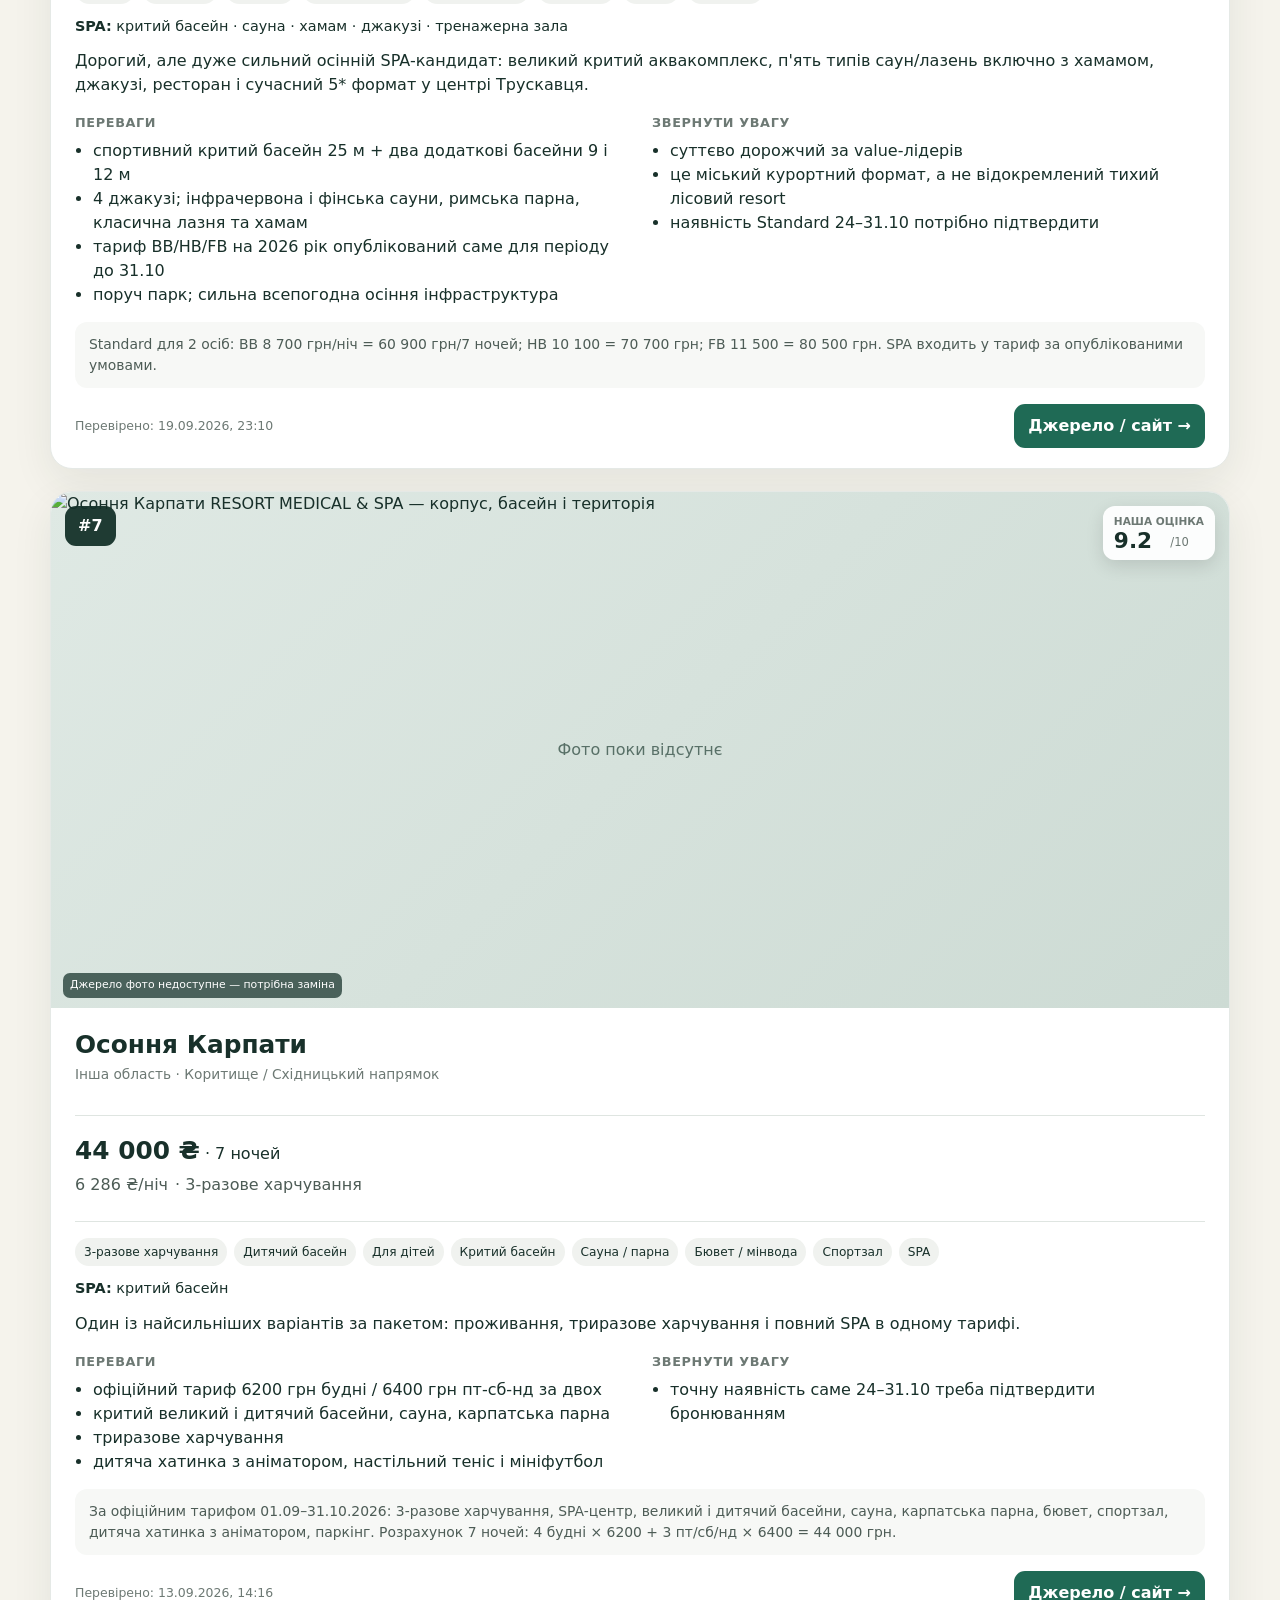
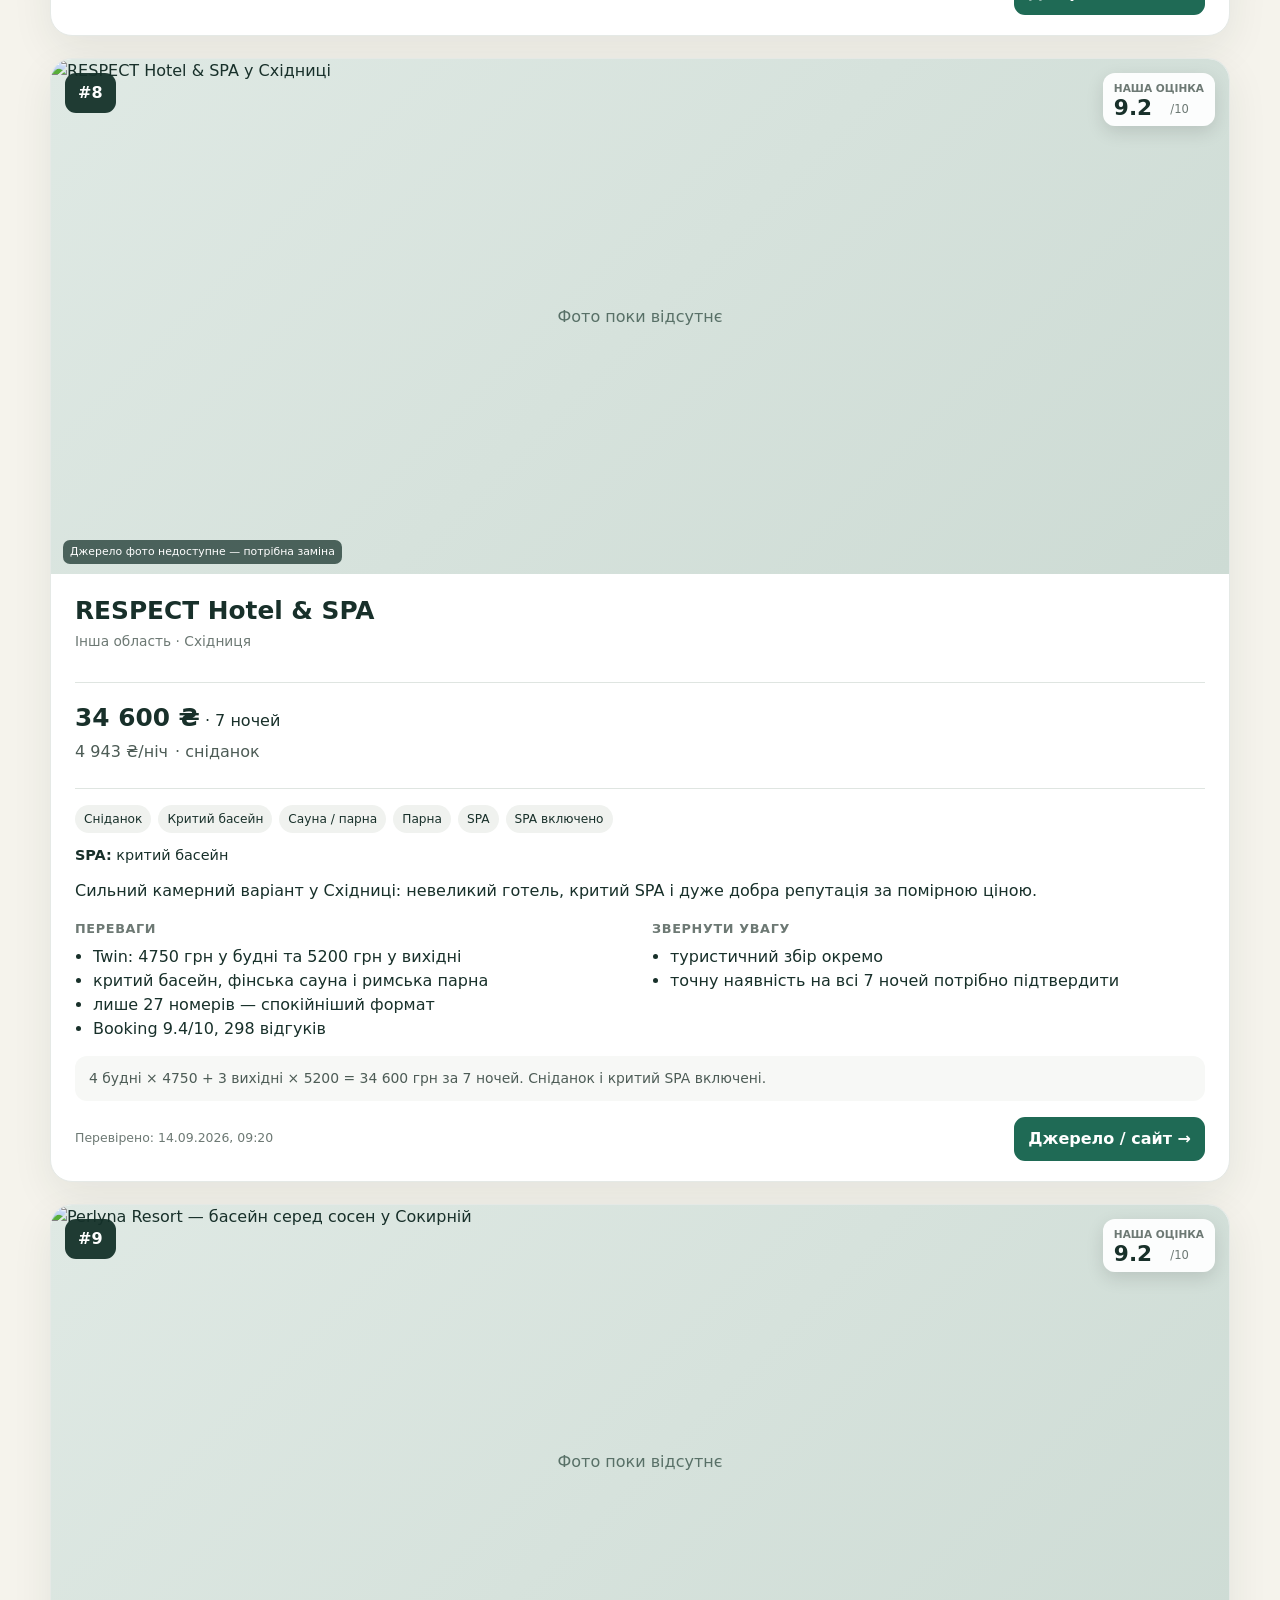
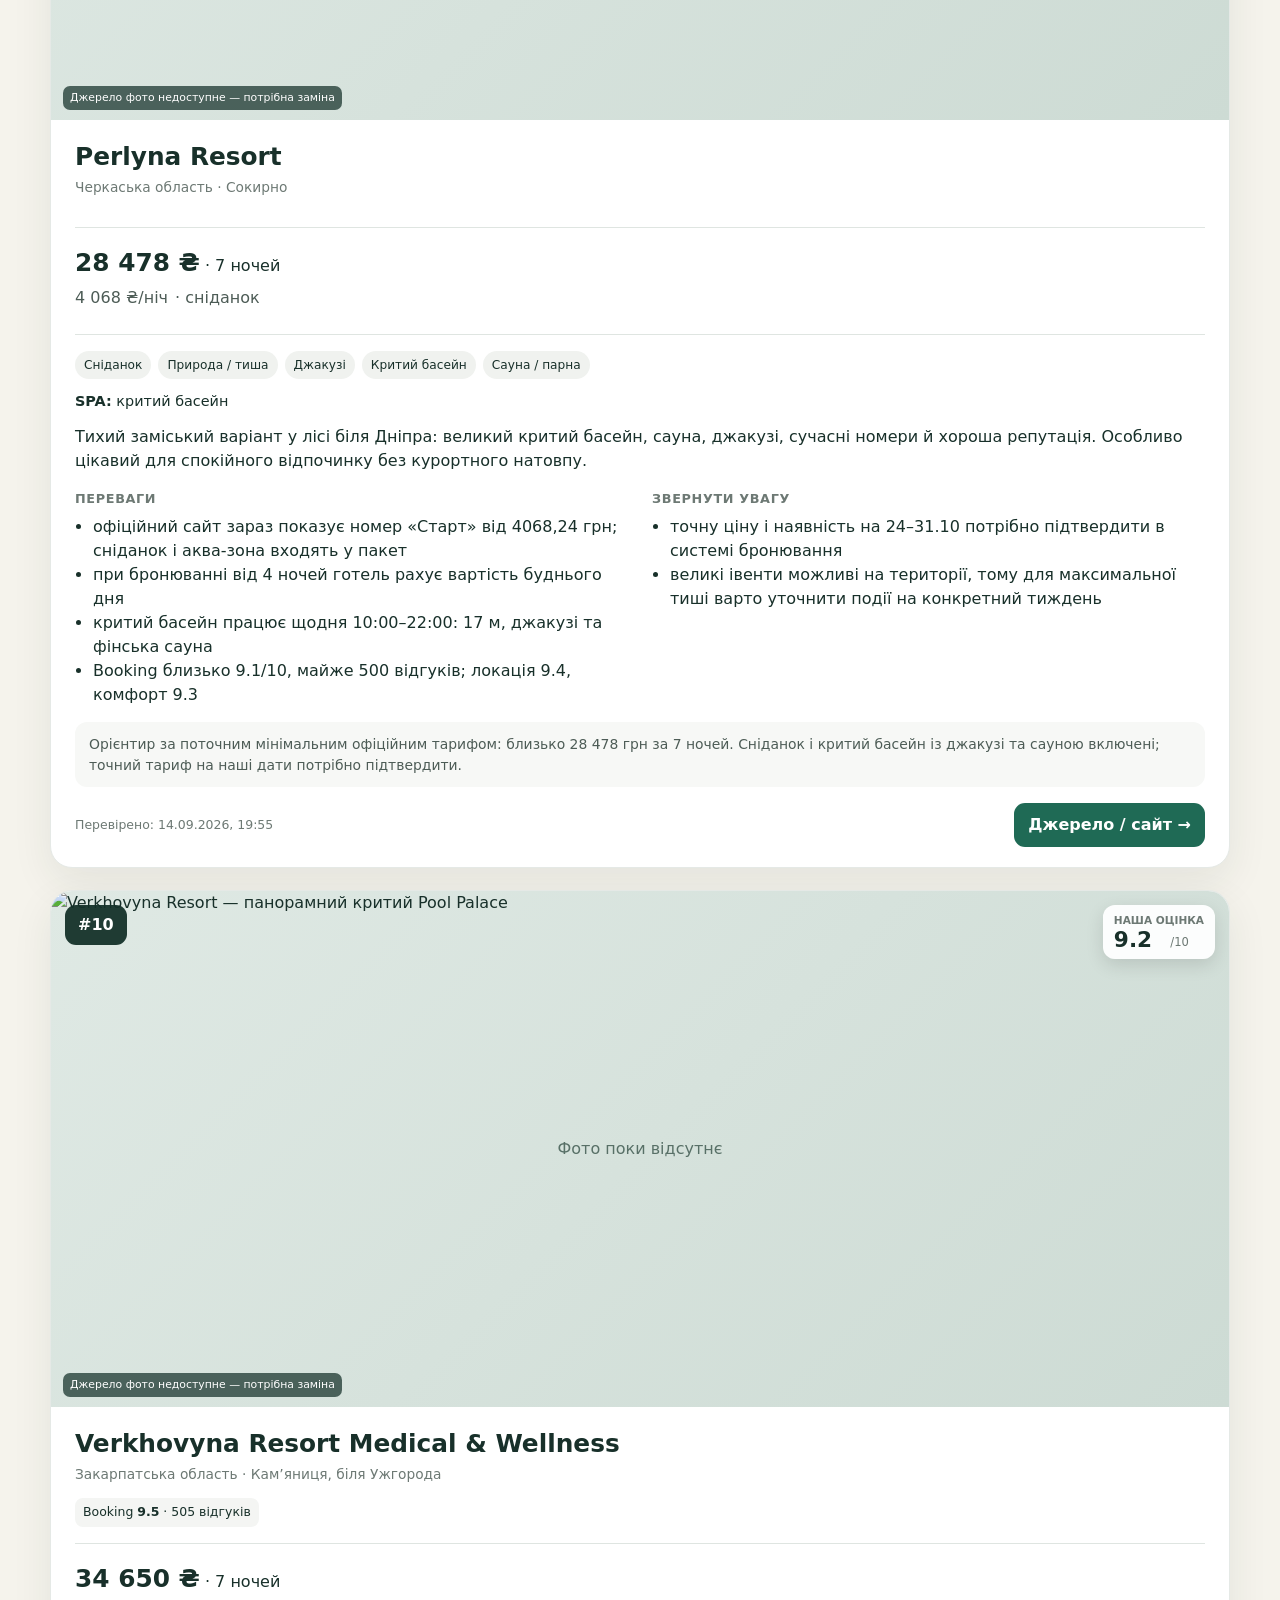
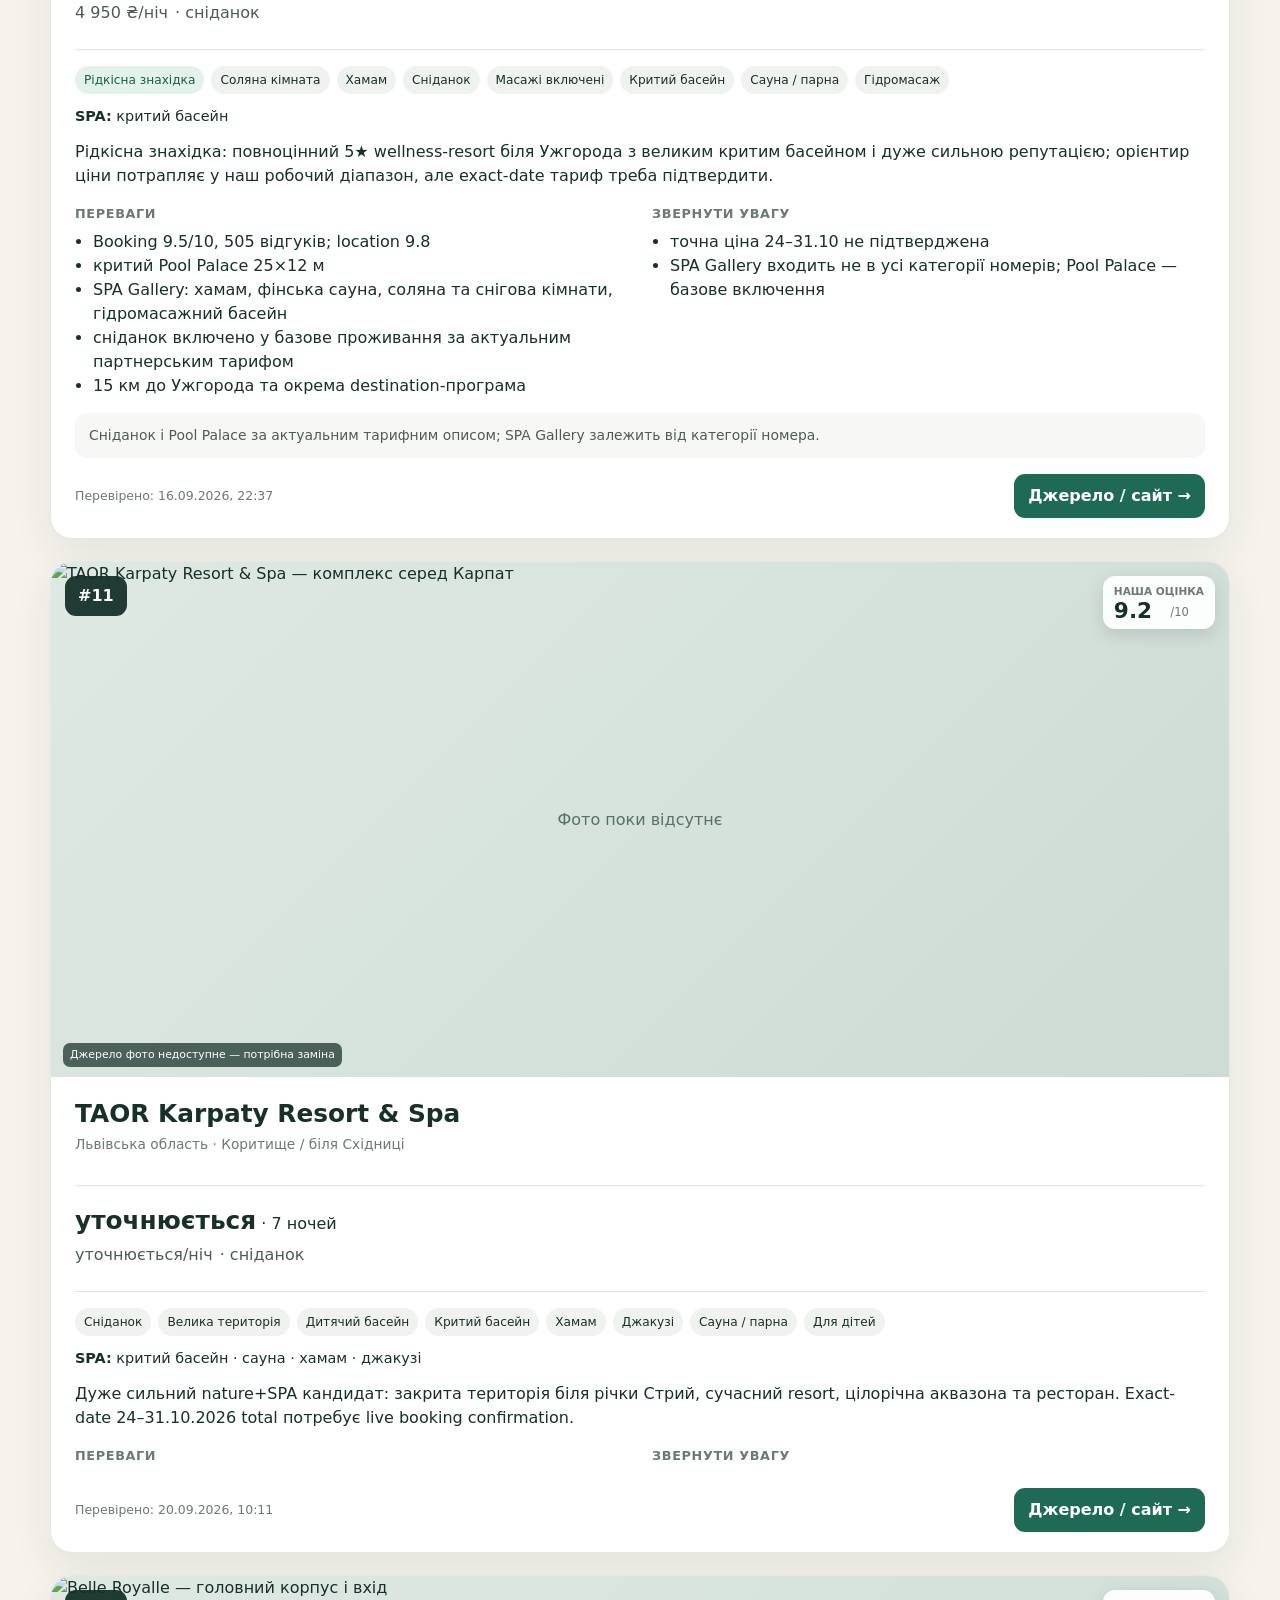
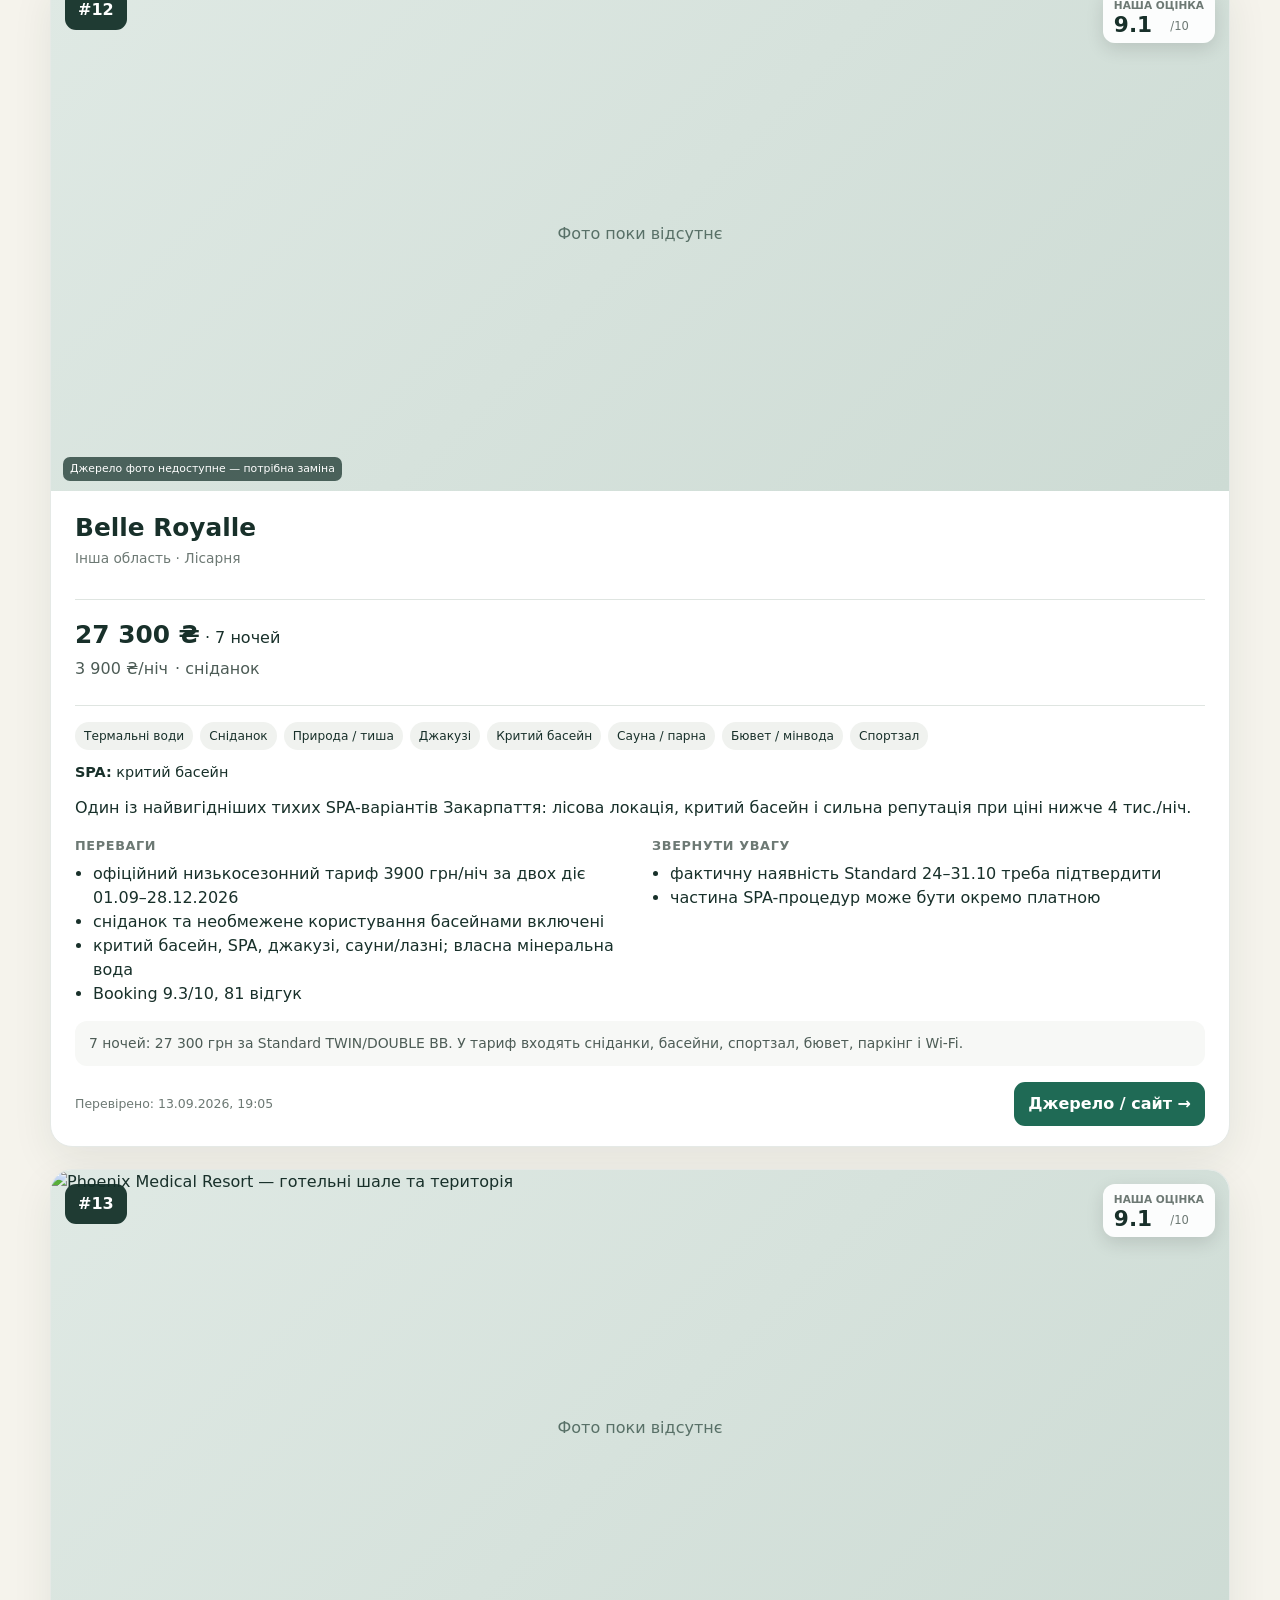
==== commit 24a5af84: "Deploy passport vocabulary iteration 6" ====
--- a/index.html
+++ b/index.html
@@ -14,4 +14,4 @@
 <section class="summary" id="summary"></section><section class="grid" id="hotelGrid" aria-live="polite"></section>
 </main>
 <template id="hotelCardTemplate"><article class="hotel-card"><div class="hotel-media"><img class="hotel-photo" alt="" loading="lazy"><div class="photo-fallback">Фото поки відсутнє</div><div class="rank-badge"></div><div class="score-box"><span>Наша оцінка</span><strong class="score"></strong><small>/10</small></div><span class="photo-source"></span></div><div class="card-body"><div class="card-head"><div><h2 class="hotel-name"></h2><p class="location"></p><div class="map-row"></div></div></div><div class="reputation"></div><div class="price-main"><div><strong class="week-price"></strong><span> · 7 ночей</span></div><div class="price-sub"><span class="night-price"></span><span class="meal-main"></span><span class="value-badge" hidden>Ціна / якість</span></div><div class="tariff-alternatives"></div></div><div class="chips"></div><div class="spa-line"></div><div class="child-info" hidden></div><p class="verdict"></p><div class="columns"><div><h3>Переваги</h3><ul class="pros"></ul></div><div><h3>Звернути увагу</h3><ul class="cons"></ul></div></div><div class="details"></div><div class="card-foot"><span class="checked"></span><a class="hotel-link" target="_blank" rel="noopener noreferrer">Джерело / сайт →</a></div></div></article></template>
-<footer class="wrap footer"><p>Наша оцінка — комплексна оцінка саме для цієї поїздки. Незалежні рейтинги, ціна, SPA, харчування та умови перевіряються за доступними джерелами; невідоме не прирівнюється до «немає».</p></footer><script type="module" src="app-entry.js?v=20260920-chip-vocab4"></script></body></html>+<footer class="wrap footer"><p>Наша оцінка — комплексна оцінка саме для цієї поїздки. Незалежні рейтинги, ціна, SPA, харчування та умови перевіряються за доступними джерелами; невідоме не прирівнюється до «немає».</p></footer><script type="module" src="app-entry.js?v=20260920-chip-vocab6"></script></body></html>
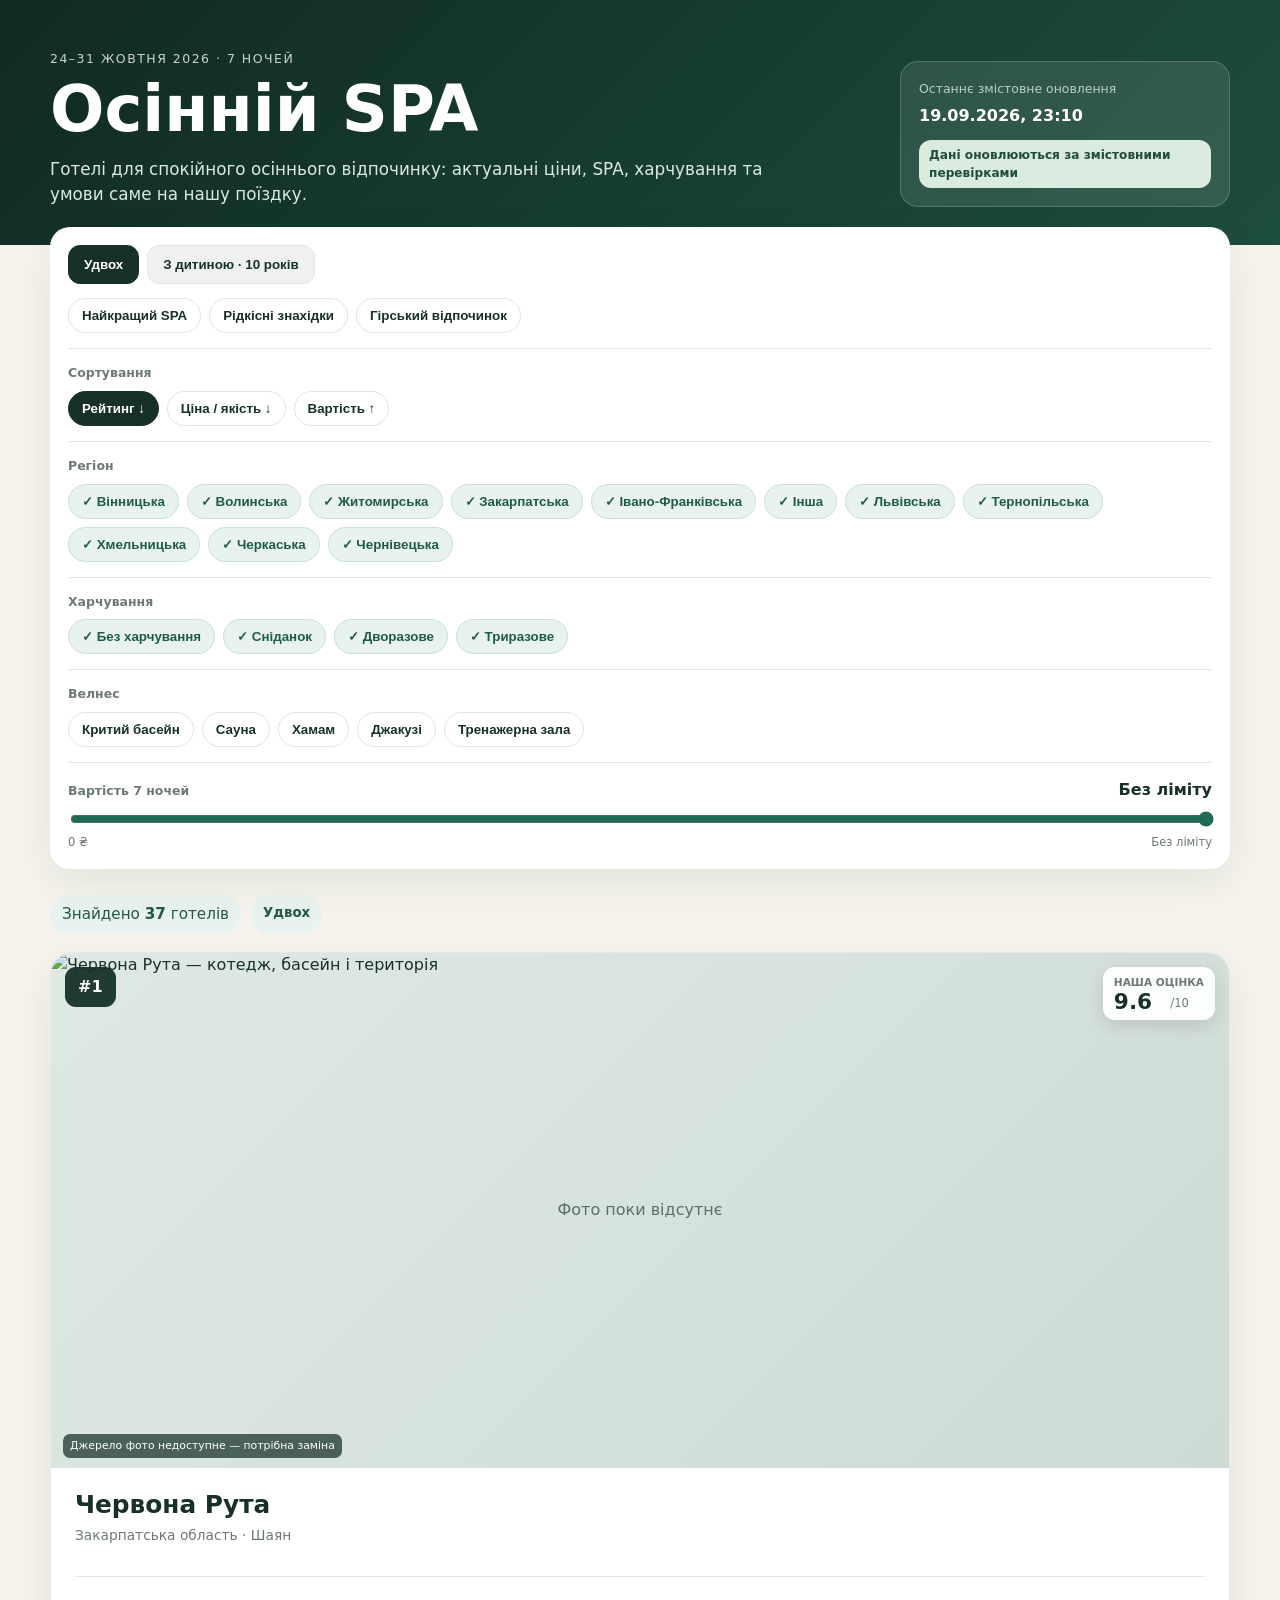
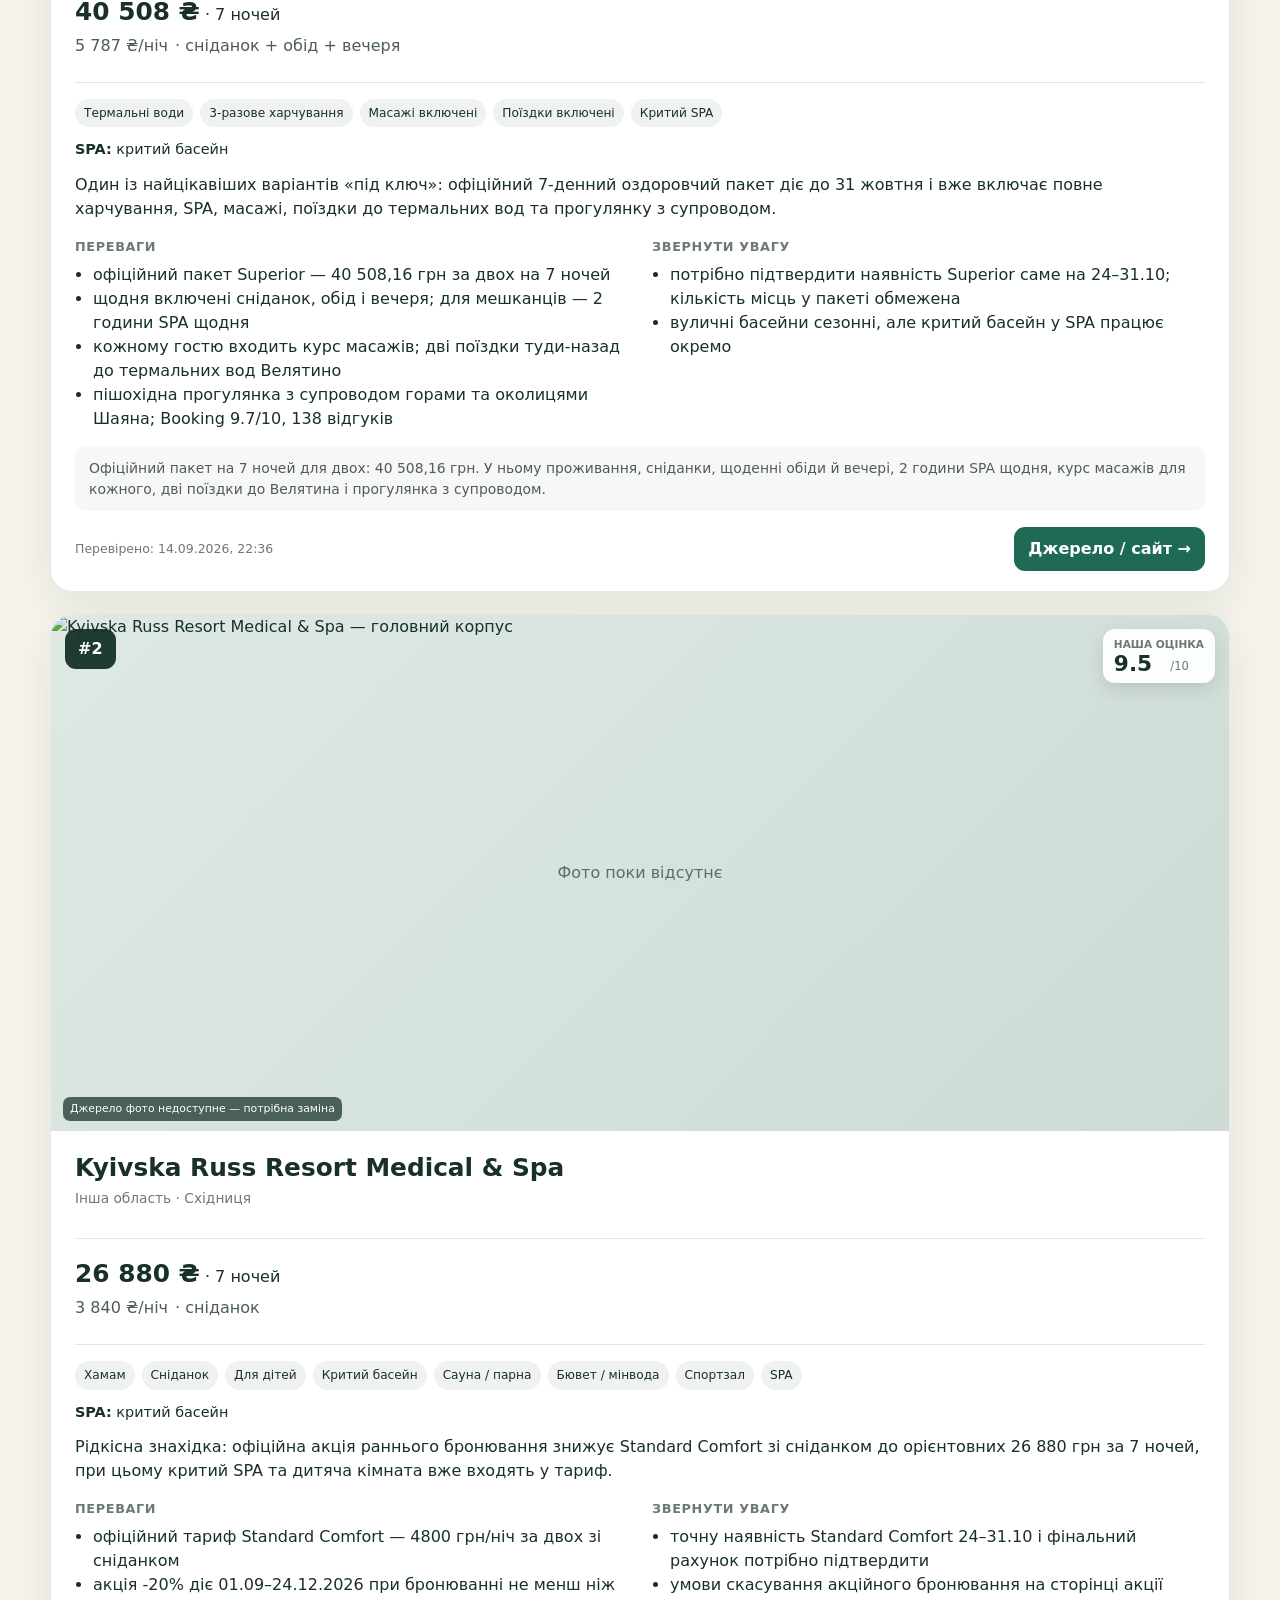
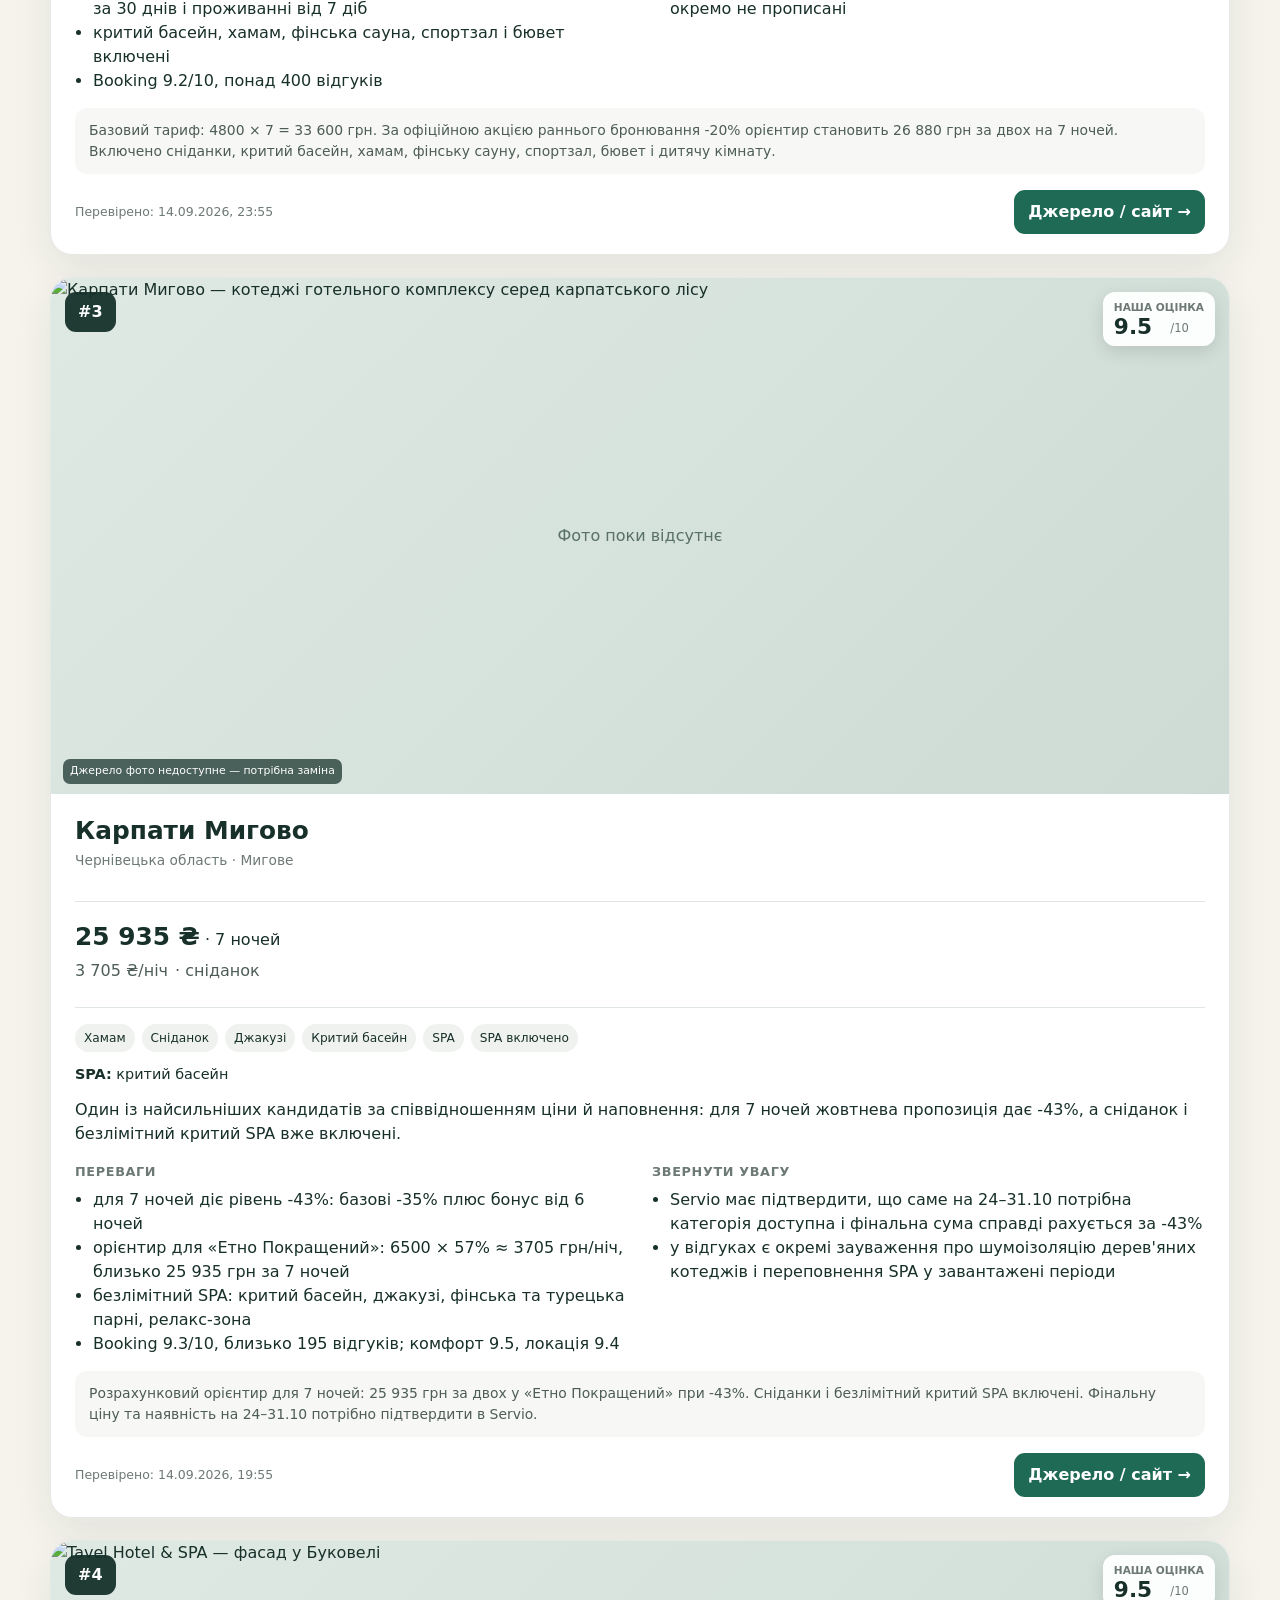
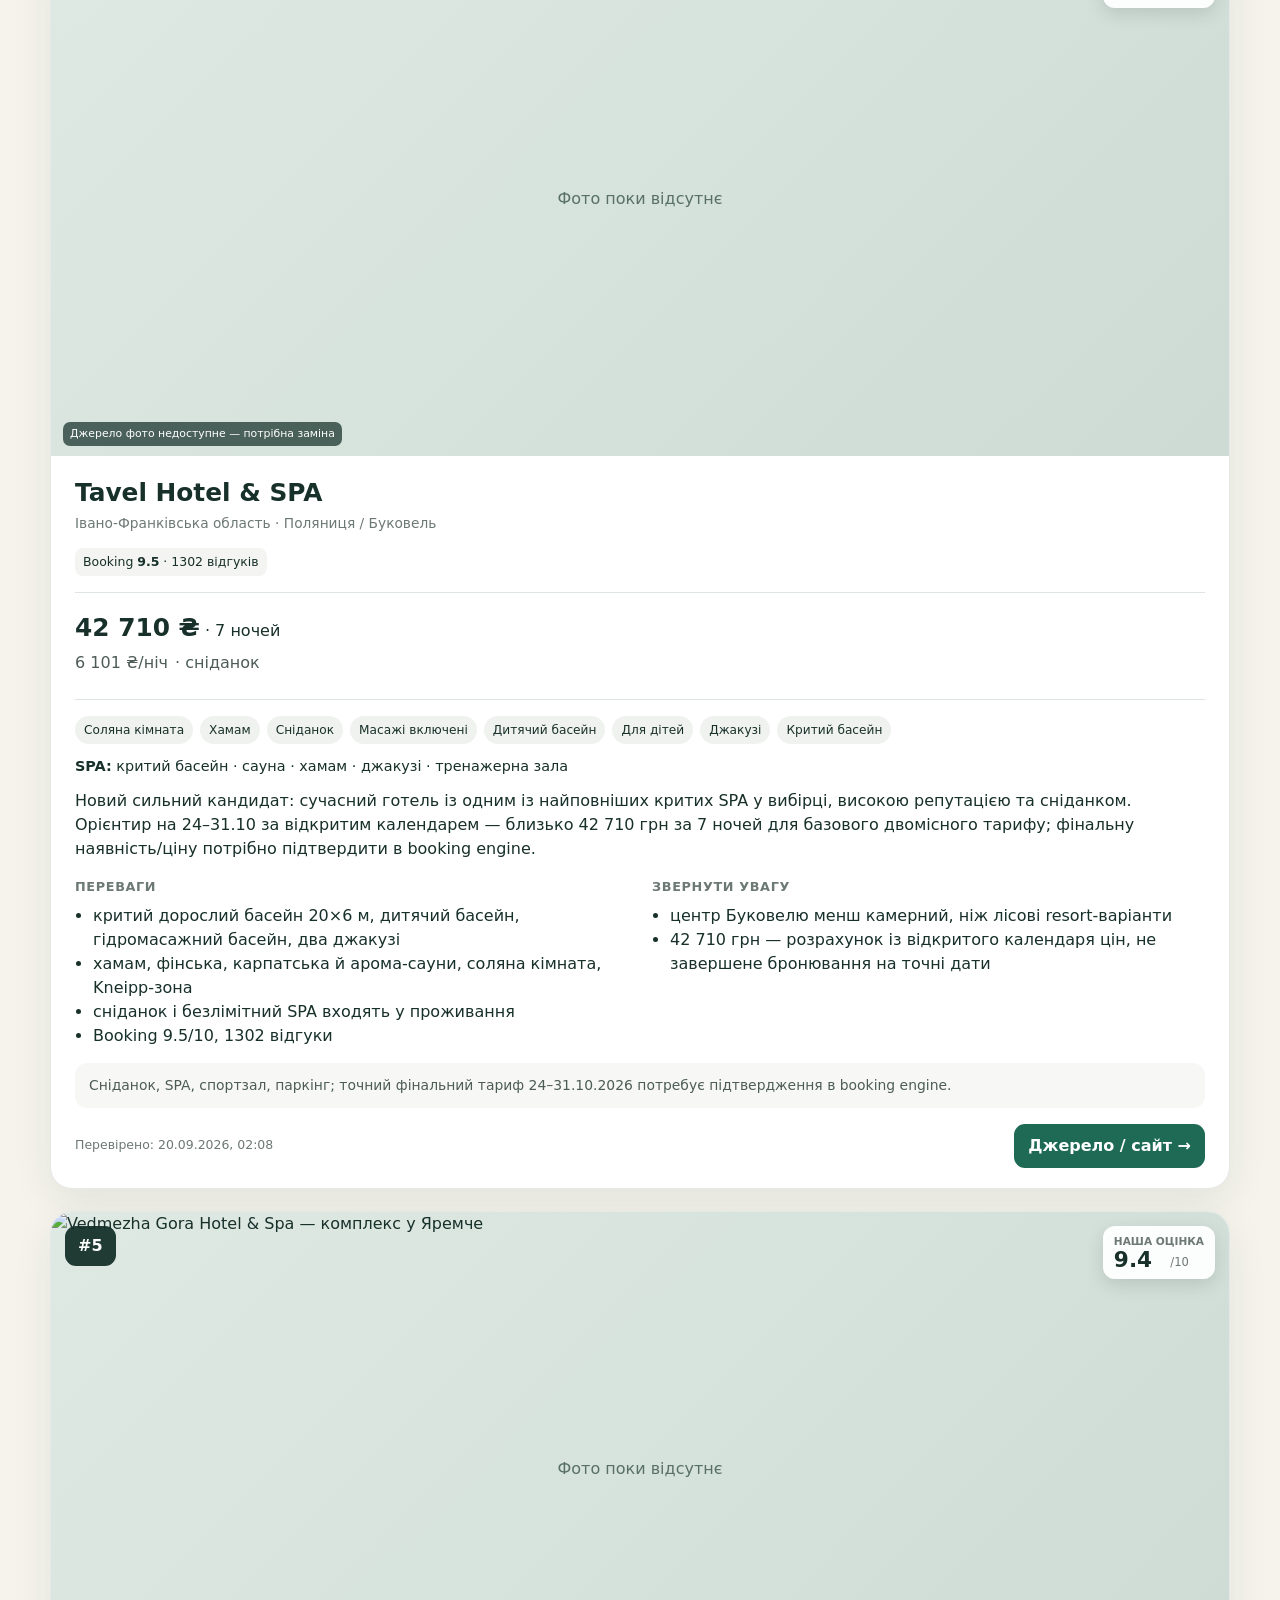
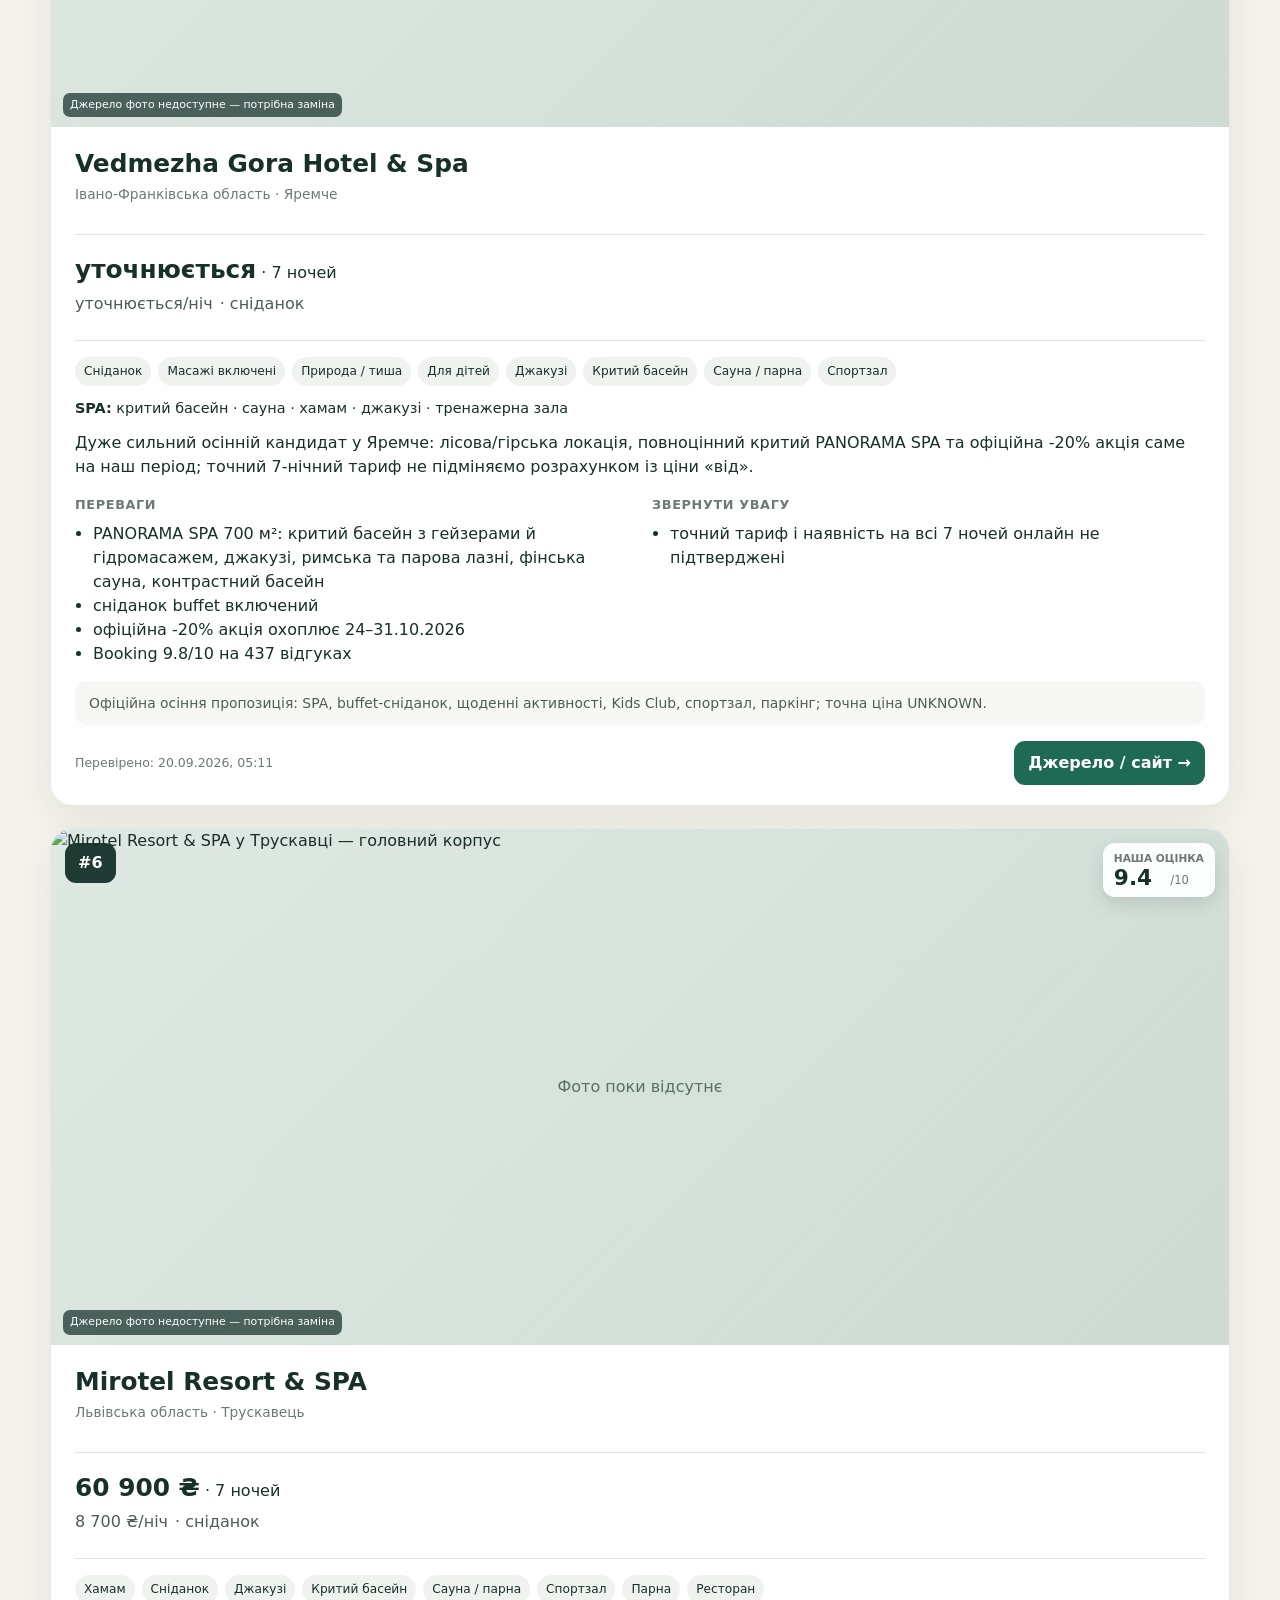
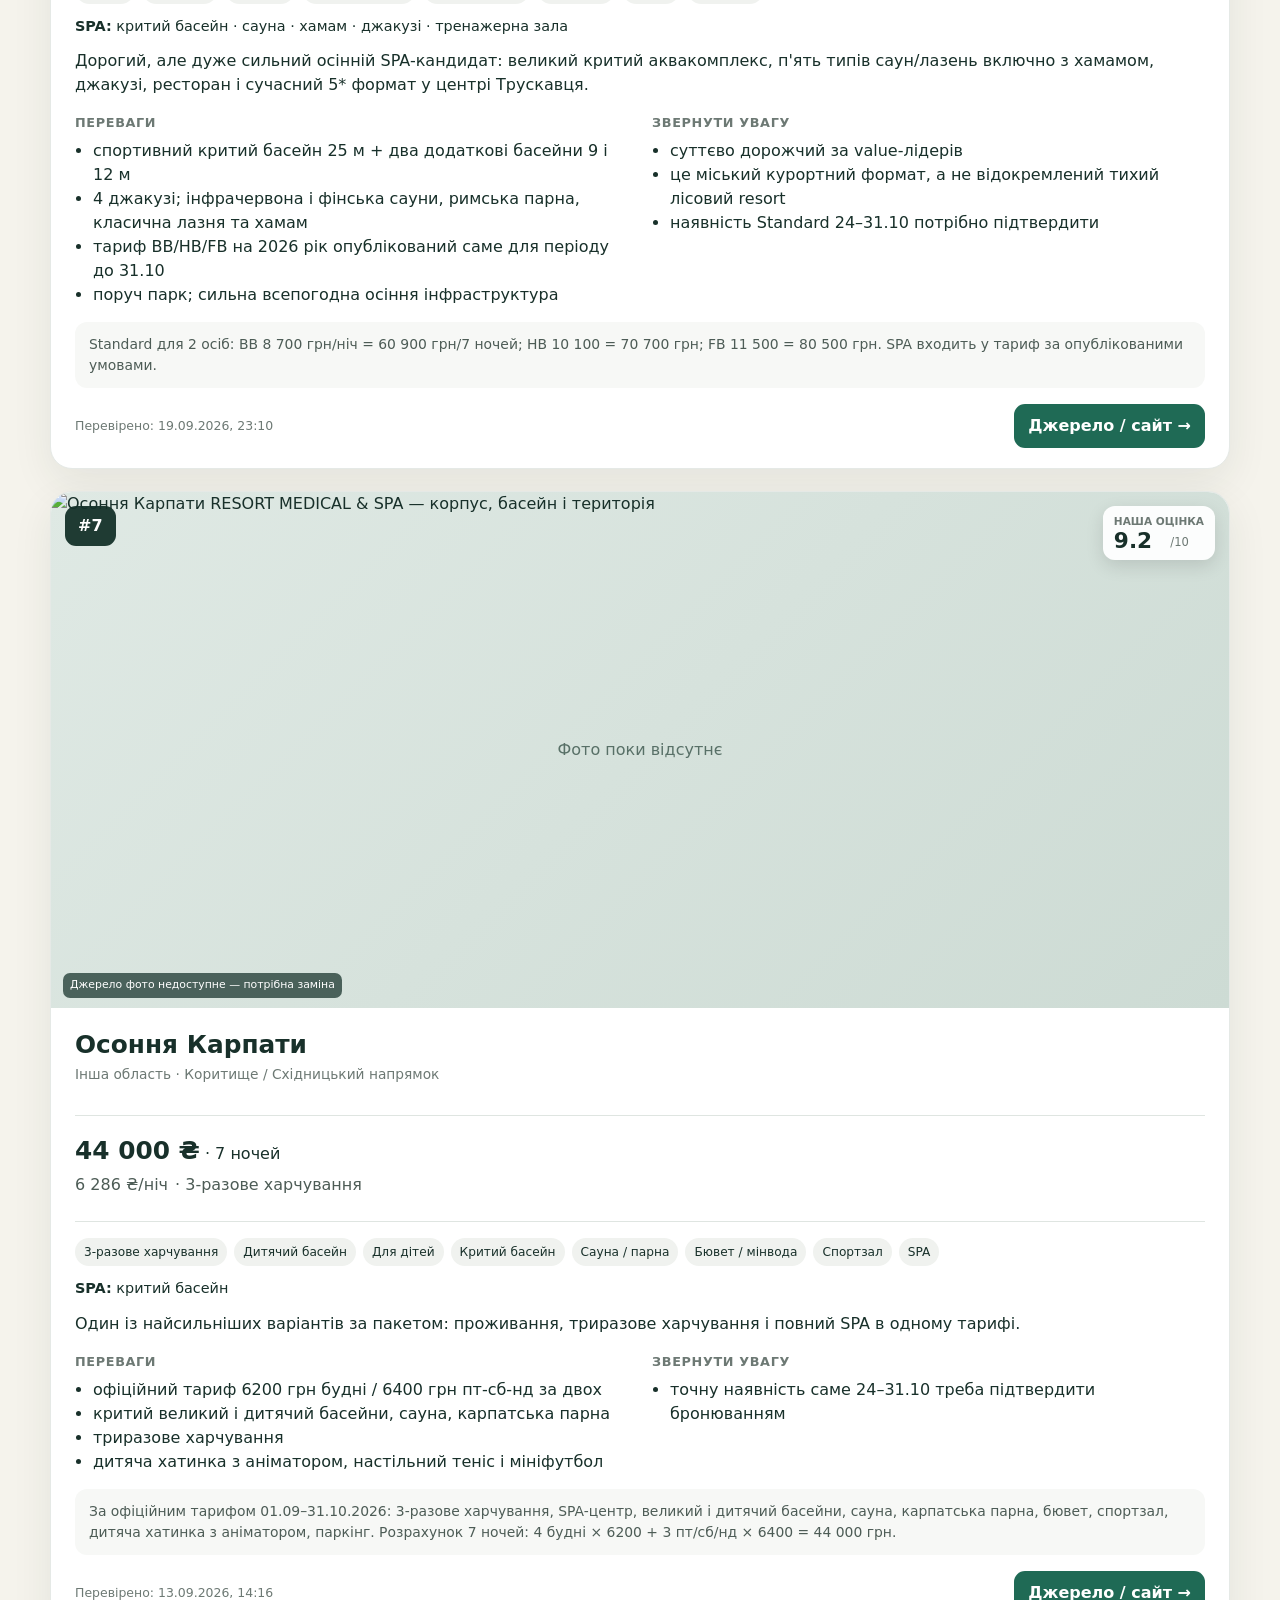
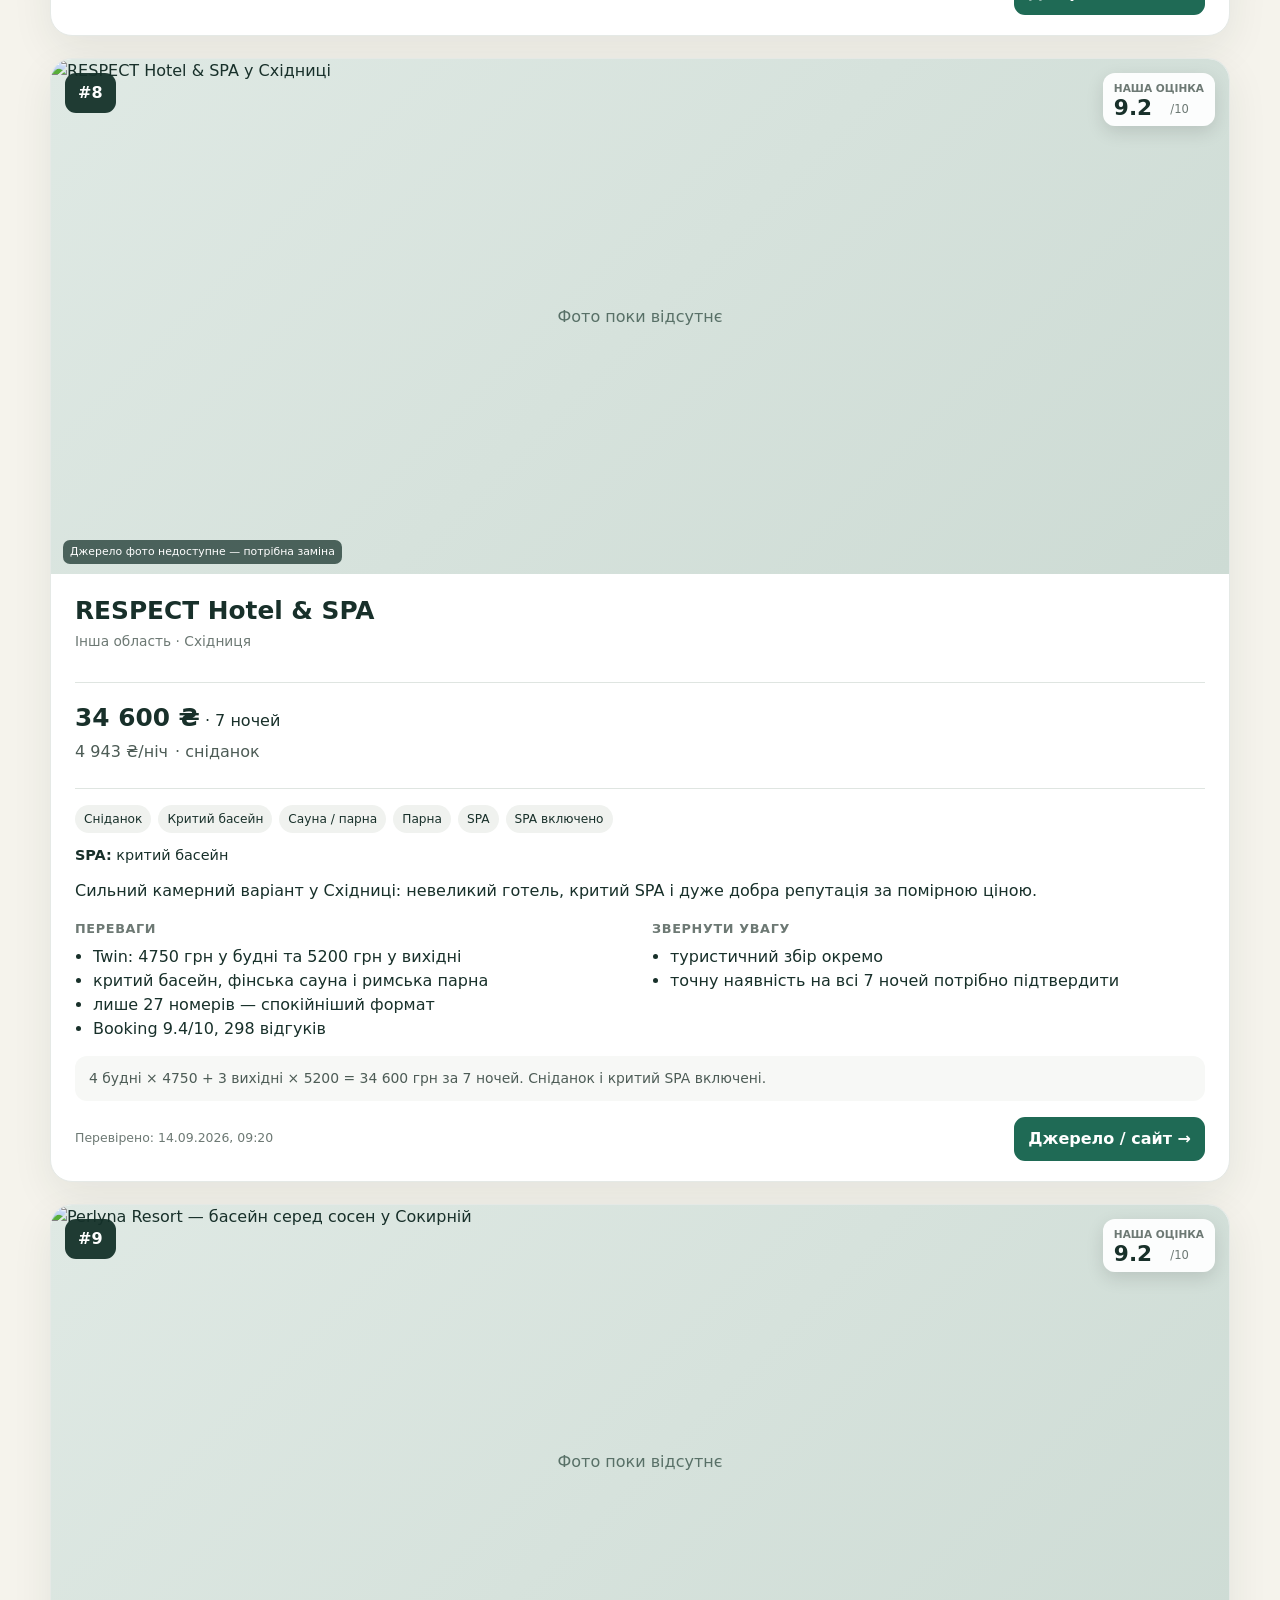
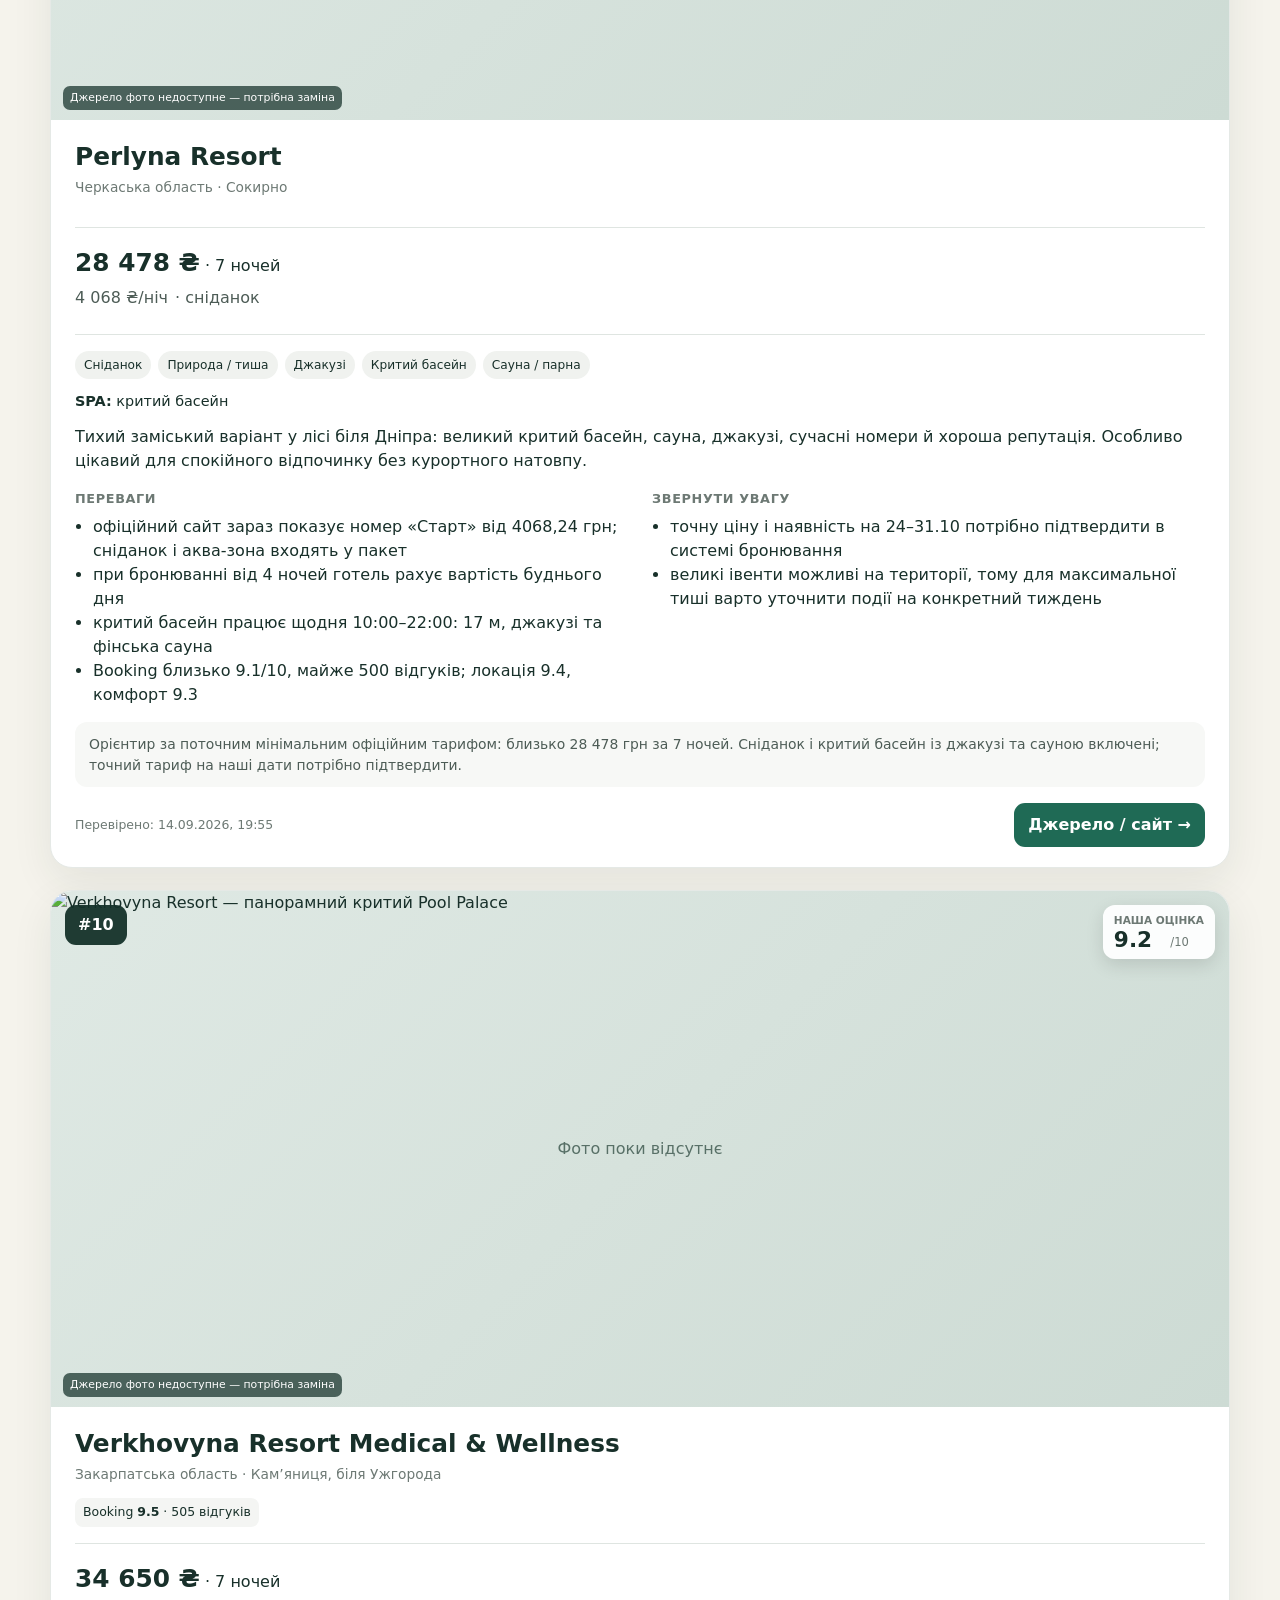
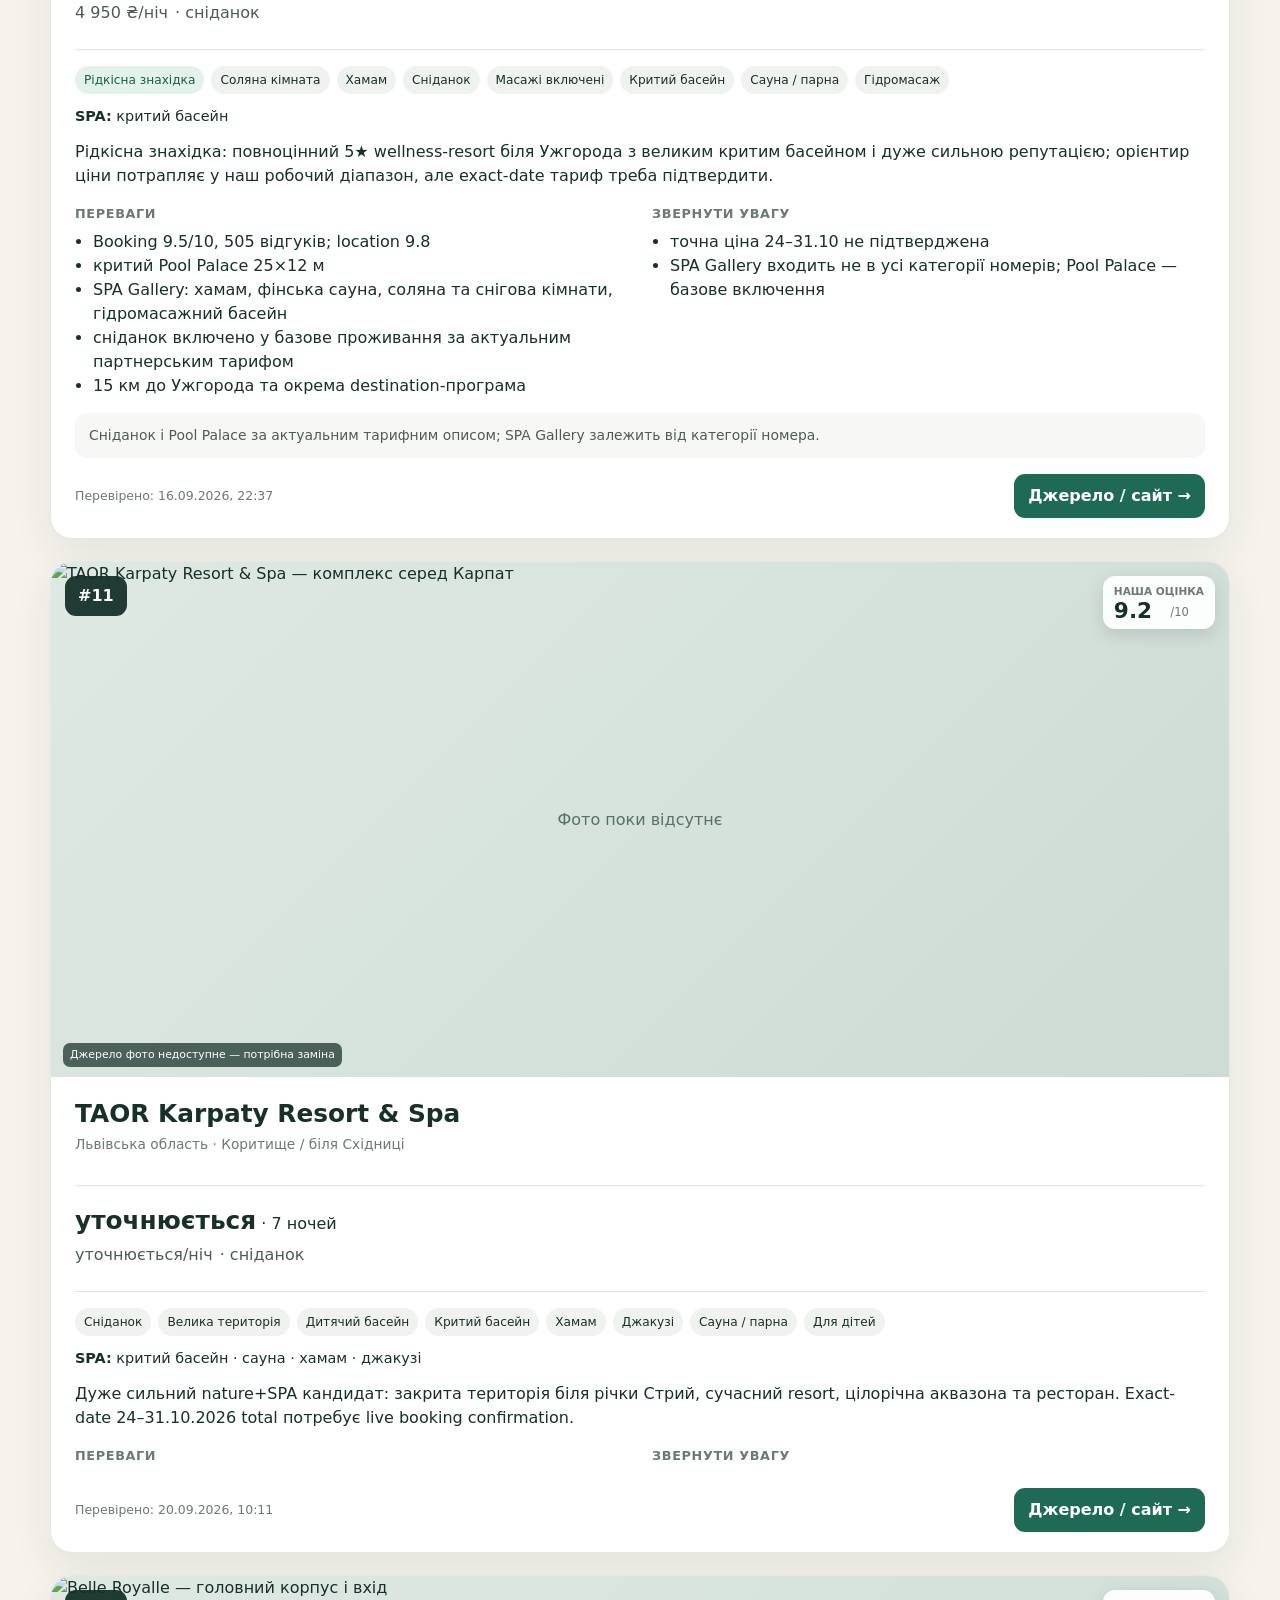
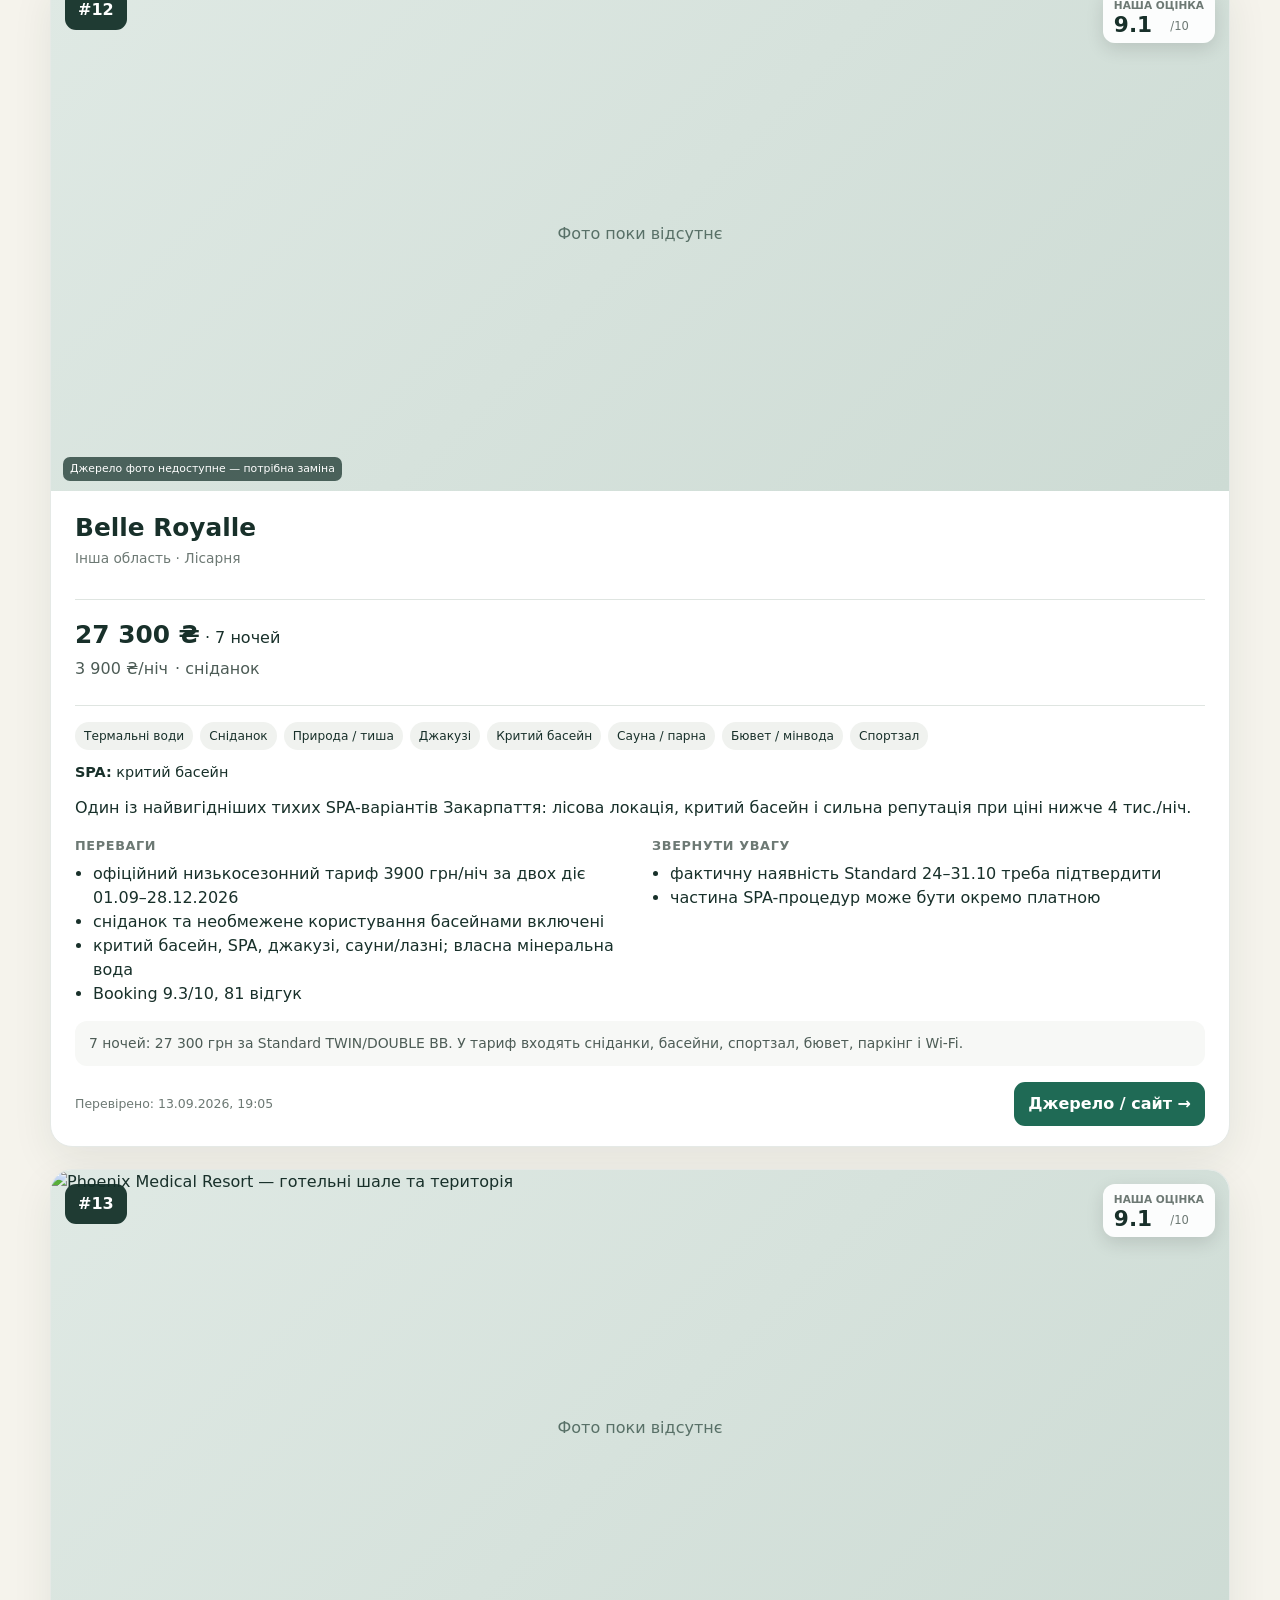
==== commit 3a85cd76: "Deploy corrected pool semantics" ====
--- a/index.html
+++ b/index.html
@@ -14,4 +14,4 @@
 <section class="summary" id="summary"></section><section class="grid" id="hotelGrid" aria-live="polite"></section>
 </main>
 <template id="hotelCardTemplate"><article class="hotel-card"><div class="hotel-media"><img class="hotel-photo" alt="" loading="lazy"><div class="photo-fallback">Фото поки відсутнє</div><div class="rank-badge"></div><div class="score-box"><span>Наша оцінка</span><strong class="score"></strong><small>/10</small></div><span class="photo-source"></span></div><div class="card-body"><div class="card-head"><div><h2 class="hotel-name"></h2><p class="location"></p><div class="map-row"></div></div></div><div class="reputation"></div><div class="price-main"><div><strong class="week-price"></strong><span> · 7 ночей</span></div><div class="price-sub"><span class="night-price"></span><span class="meal-main"></span><span class="value-badge" hidden>Ціна / якість</span></div><div class="tariff-alternatives"></div></div><div class="chips"></div><div class="spa-line"></div><div class="child-info" hidden></div><p class="verdict"></p><div class="columns"><div><h3>Переваги</h3><ul class="pros"></ul></div><div><h3>Звернути увагу</h3><ul class="cons"></ul></div></div><div class="details"></div><div class="card-foot"><span class="checked"></span><a class="hotel-link" target="_blank" rel="noopener noreferrer">Джерело / сайт →</a></div></div></article></template>
-<footer class="wrap footer"><p>Наша оцінка — комплексна оцінка саме для цієї поїздки. Незалежні рейтинги, ціна, SPA, харчування та умови перевіряються за доступними джерелами; невідоме не прирівнюється до «немає».</p></footer><script type="module" src="app-entry.js?v=20260920-chip-vocab6"></script></body></html>+<footer class="wrap footer"><p>Наша оцінка — комплексна оцінка саме для цієї поїздки. Незалежні рейтинги, ціна, SPA, харчування та умови перевіряються за доступними джерелами; невідоме не прирівнюється до «немає».</p></footer><script type="module" src="app-entry.js?v=20260920-pool-semantics"></script></body></html>
